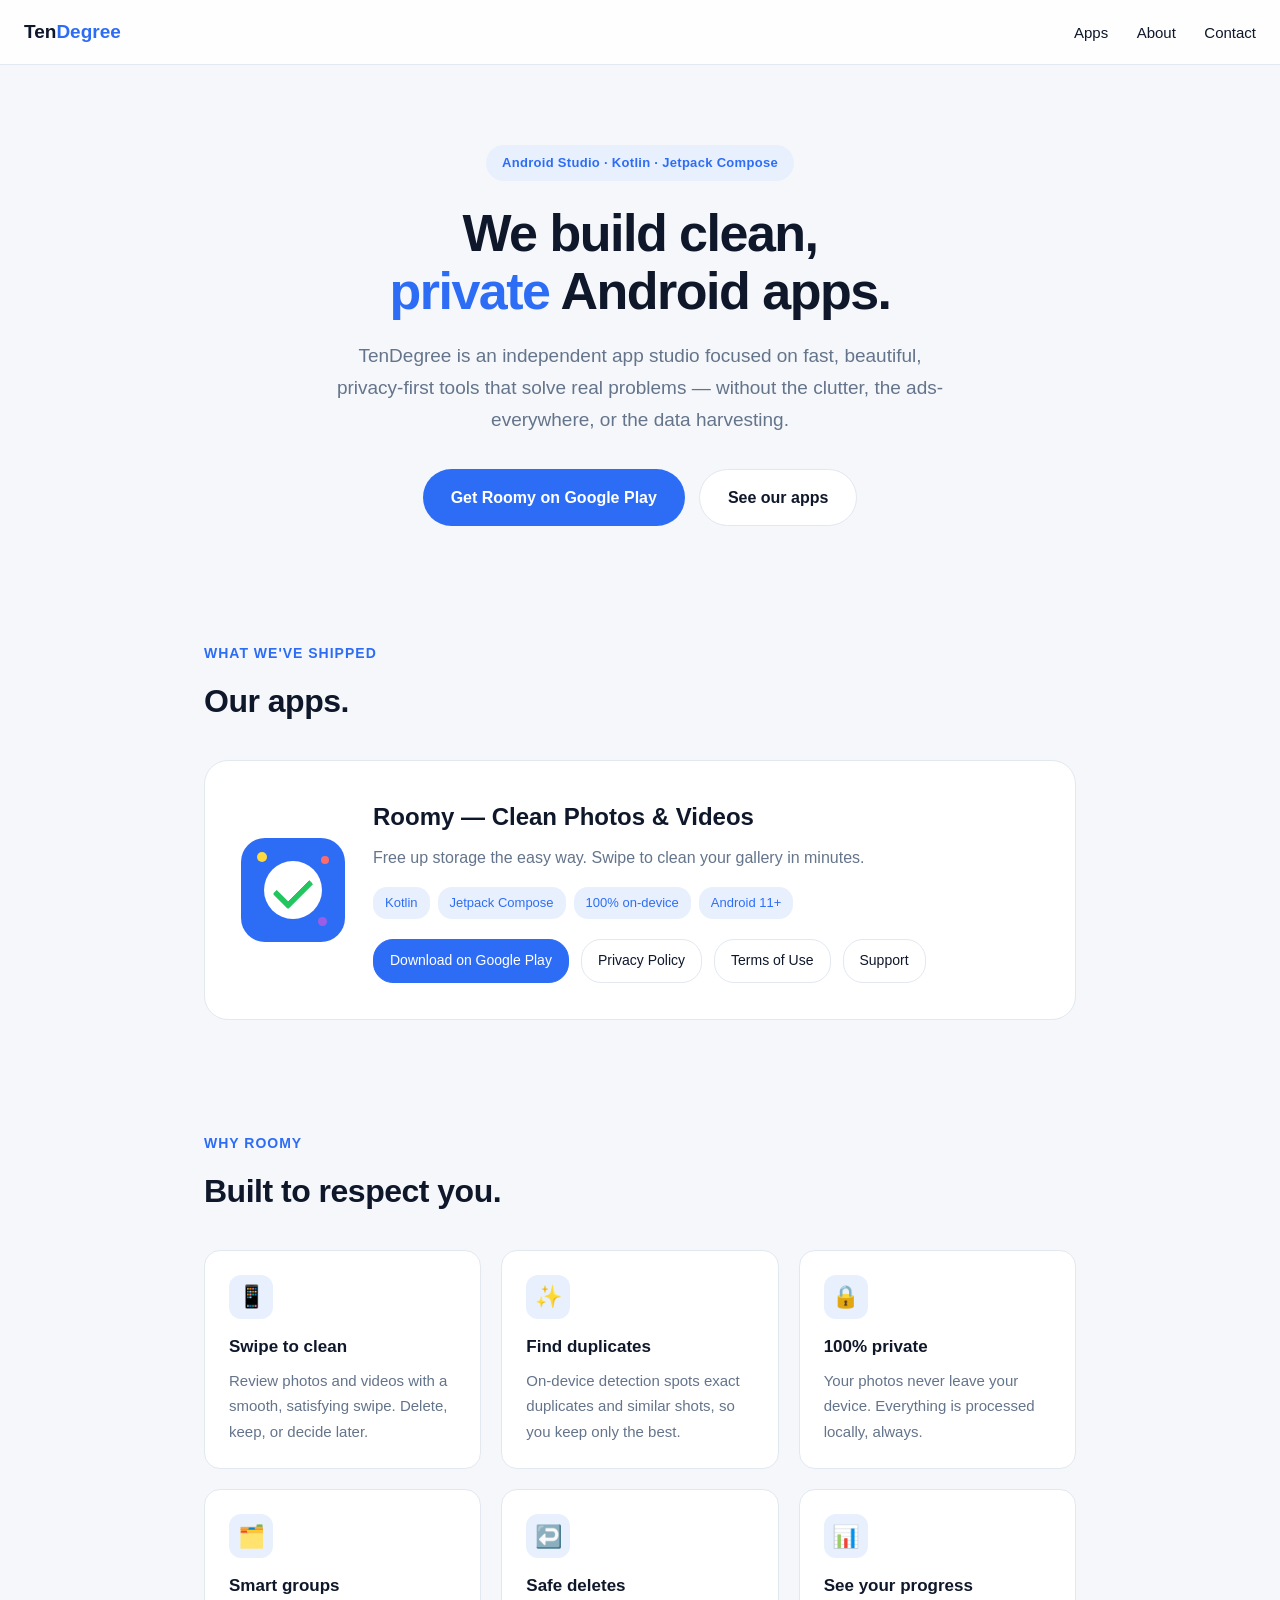
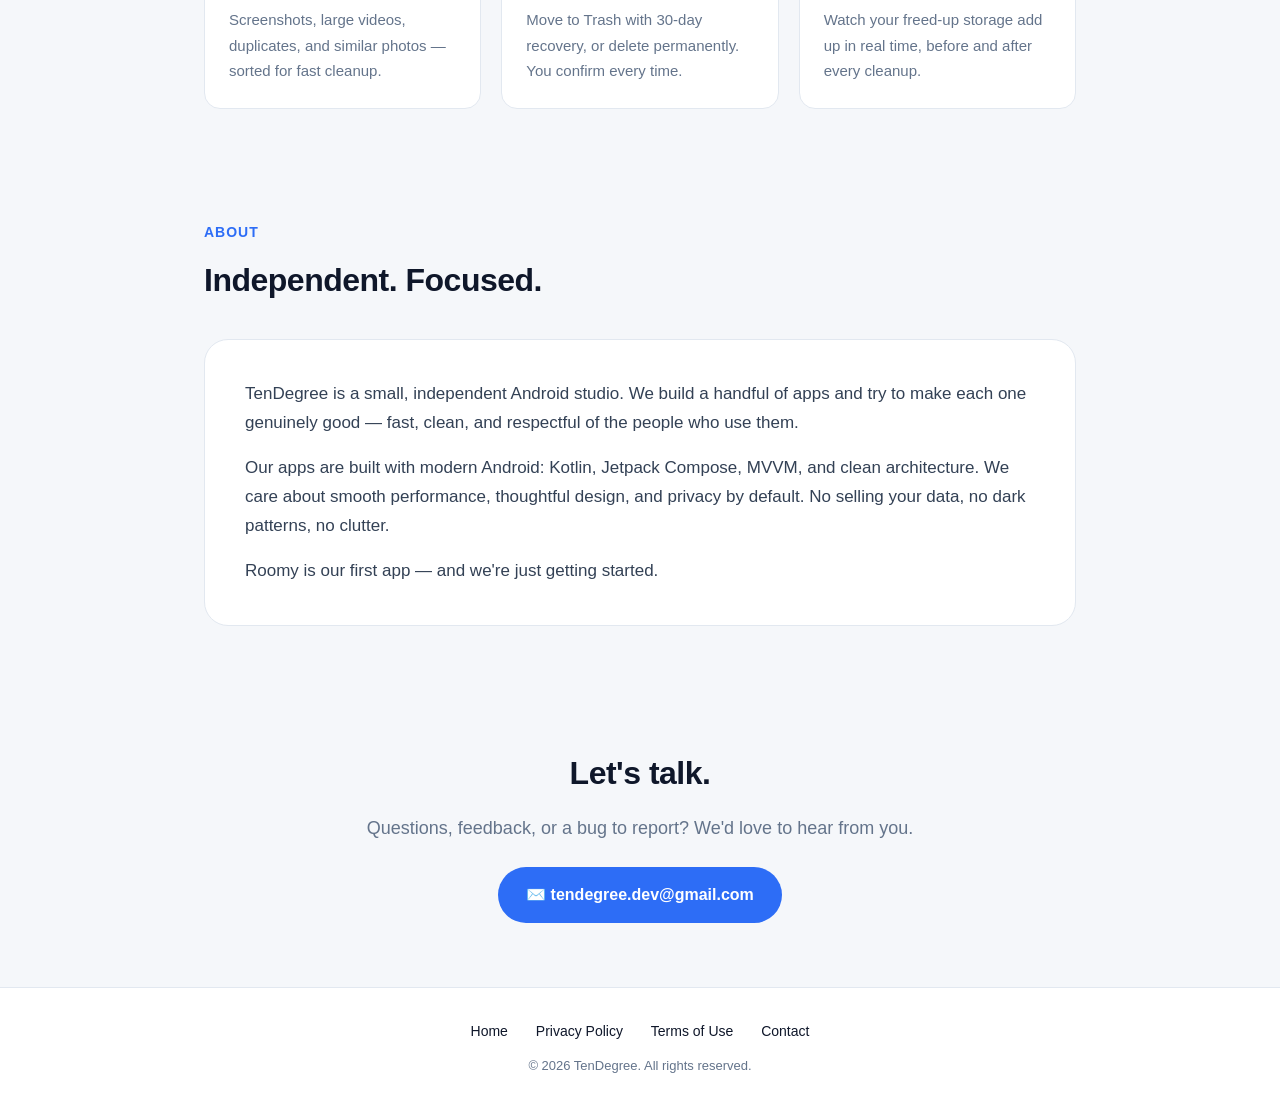
==== index.html @ 172e2120 "Add files via upload" ====
<!DOCTYPE html>
<html lang="en">
<head>
<meta charset="UTF-8">
<meta name="viewport" content="width=device-width, initial-scale=1.0">
<meta name="description" content="TenDegree builds clean, private, high-quality Android apps. Maker of Roomy — Clean Photos & Videos.">
<title>TenDegree — Android Apps</title>
<style>
  :root{
    --blue:#2D6DF6; --blue-dark:#1E4FB8; --blue-light:#E8F0FE; --green:#22C55E;
    --yellow:#FFD93D; --pink:#FF6B6B; --purple:#9B5DE5;
    --bg:#F5F7FA; --surface:#FFFFFF; --text:#0F172A; --muted:#64748B;
    --border:#E2E8F0; --radius:16px;
  }
  *{box-sizing:border-box;margin:0;padding:0}
  html{scroll-behavior:smooth}
  body{
    font-family:-apple-system,BlinkMacSystemFont,"Segoe UI",Roboto,Helvetica,Arial,sans-serif;
    background:var(--bg); color:var(--text); line-height:1.7; -webkit-font-smoothing:antialiased;
  }
  a{color:var(--blue); text-decoration:none}
  a:hover{text-decoration:underline}

  /* Nav */
  .nav{
    background:rgba(255,255,255,.85); backdrop-filter:blur(10px);
    border-bottom:1px solid var(--border); padding:16px 24px;
    display:flex; justify-content:space-between; align-items:center;
    position:sticky; top:0; z-index:20;
  }
  .nav .brand{font-weight:700; font-size:19px; color:var(--text)}
  .nav .brand span{color:var(--blue)}
  .nav .links a{color:var(--text); font-size:15px; margin-left:24px; font-weight:500}
  .nav .links a:hover{color:var(--blue); text-decoration:none}
  @media(max-width:600px){.nav .links a{margin-left:16px; font-size:14px}}

  /* Hero */
  .hero{
    max-width:920px; margin:0 auto; padding:80px 24px 60px; text-align:center;
  }
  .eyebrow{
    display:inline-block; background:var(--blue-light); color:var(--blue);
    font-size:13px; font-weight:600; padding:7px 16px; border-radius:20px; margin-bottom:24px;
    letter-spacing:.3px;
  }
  .hero h1{
    font-size:52px; font-weight:800; letter-spacing:-1.5px; line-height:1.1; margin-bottom:20px;
  }
  .hero h1 .accent{color:var(--blue)}
  .hero p{font-size:19px; color:var(--muted); max-width:620px; margin:0 auto 32px}
  .btn-row{display:flex; gap:14px; justify-content:center; flex-wrap:wrap}
  .btn{
    padding:14px 28px; border-radius:30px; font-weight:600; font-size:16px;
    display:inline-flex; align-items:center; gap:8px; transition:.15s;
  }
  .btn-primary{background:var(--blue); color:#fff}
  .btn-primary:hover{background:var(--blue-dark); text-decoration:none}
  .btn-ghost{background:var(--surface); color:var(--text); border:1px solid var(--border)}
  .btn-ghost:hover{border-color:var(--blue); color:var(--blue); text-decoration:none}
  @media(max-width:600px){.hero h1{font-size:38px} .hero p{font-size:17px}}

  /* Section wrapper */
  .section{max-width:920px; margin:0 auto; padding:56px 24px}
  .section-title{font-size:14px; font-weight:700; color:var(--blue); text-transform:uppercase; letter-spacing:1px; margin-bottom:8px}
  .section h2{font-size:32px; font-weight:700; letter-spacing:-.5px; margin-bottom:32px}

  /* App card */
  .app-card{
    background:var(--surface); border:1px solid var(--border); border-radius:24px;
    padding:36px; display:flex; gap:28px; align-items:center;
  }
  @media(max-width:640px){.app-card{flex-direction:column; text-align:center; padding:28px}}
  .app-icon{
    width:104px; height:104px; border-radius:24px; flex-shrink:0;
    background:var(--blue); position:relative; overflow:hidden;
  }
  .app-icon .circle{
    position:absolute; width:58px; height:58px; background:#fff; border-radius:50%;
    top:23px; left:23px;
  }
  .app-icon .check{
    position:absolute; top:40px; left:34px; width:36px; height:22px;
    border-left:6px solid var(--green); border-bottom:6px solid var(--green);
    transform:rotate(-45deg); border-radius:2px;
  }
  .app-icon .dot1{position:absolute; width:10px; height:10px; border-radius:50%; background:var(--yellow); top:14px; left:16px}
  .app-icon .dot2{position:absolute; width:8px; height:8px; border-radius:50%; background:var(--pink); top:18px; right:16px}
  .app-icon .dot3{position:absolute; width:9px; height:9px; border-radius:50%; background:var(--purple); bottom:16px; right:18px}
  .app-info h3{font-size:24px; font-weight:700; margin-bottom:6px}
  .app-info .tag{color:var(--muted); margin-bottom:16px}
  .chips{display:flex; gap:8px; flex-wrap:wrap; margin-bottom:20px}
  @media(max-width:640px){.chips{justify-content:center}}
  .chip{
    background:var(--blue-light); color:var(--blue); font-size:13px; font-weight:500;
    padding:5px 12px; border-radius:14px;
  }
  .app-links{display:flex; gap:12px; flex-wrap:wrap}
  @media(max-width:640px){.app-links{justify-content:center}}
  .app-links a{
    font-size:14px; font-weight:500; padding:9px 16px; border-radius:20px;
    border:1px solid var(--border); color:var(--text); transition:.15s;
  }
  .app-links a:hover{border-color:var(--blue); color:var(--blue); text-decoration:none}
  .app-links a.play{background:var(--blue); color:#fff; border-color:var(--blue)}
  .app-links a.play:hover{background:var(--blue-dark); color:#fff}

  /* Features grid */
  .grid{display:grid; grid-template-columns:repeat(3,1fr); gap:20px}
  @media(max-width:760px){.grid{grid-template-columns:1fr}}
  .feature{
    background:var(--surface); border:1px solid var(--border); border-radius:var(--radius);
    padding:24px;
  }
  .feature .ic{
    width:44px; height:44px; border-radius:12px; background:var(--blue-light);
    display:flex; align-items:center; justify-content:center; font-size:22px; margin-bottom:14px;
  }
  .feature h4{font-size:17px; font-weight:600; margin-bottom:6px}
  .feature p{font-size:15px; color:var(--muted); margin:0}

  /* About */
  .about{
    background:var(--surface); border:1px solid var(--border); border-radius:24px;
    padding:40px;
  }
  .about p{font-size:17px; color:#334155; margin-bottom:16px}
  .about p:last-child{margin-bottom:0}

  /* Contact */
  .contact{text-align:center; padding:64px 24px}
  .contact h2{font-size:32px; font-weight:700; margin-bottom:12px; letter-spacing:-.5px}
  .contact p{color:var(--muted); font-size:18px; margin-bottom:24px}

  /* Footer */
  .footer{
    background:var(--surface); border-top:1px solid var(--border);
    padding:32px 24px; text-align:center; color:var(--muted); font-size:14px;
  }
  .footer .flinks{margin-bottom:12px}
  .footer .flinks a{margin:0 12px; color:var(--text)}
  .footer .flinks a:hover{color:var(--blue)}
  .footer .copy{font-size:13px}
</style>
</head>
<body>

<nav class="nav">
  <div class="brand">Ten<span>Degree</span></div>
  <div class="links">
    <a href="#apps">Apps</a>
    <a href="#about">About</a>
    <a href="#contact">Contact</a>
  </div>
</nav>

<header class="hero">
  <span class="eyebrow">Android Studio · Kotlin · Jetpack Compose</span>
  <h1>We build clean,<br><span class="accent">private</span> Android apps.</h1>
  <p>
    TenDegree is an independent app studio focused on fast, beautiful, privacy-first
    tools that solve real problems — without the clutter, the ads-everywhere, or the
    data harvesting.
  </p>
  <div class="btn-row">
    <a class="btn btn-primary" href="https://play.google.com/store/apps/details?id=com.tendegree.roomy">Get Roomy on Google Play</a>
    <a class="btn btn-ghost" href="#apps">See our apps</a>
  </div>
</header>

<section class="section" id="apps">
  <div class="section-title">What we've shipped</div>
  <h2>Our apps.</h2>

  <div class="app-card">
    <div class="app-icon">
      <div class="dot1"></div>
      <div class="dot2"></div>
      <div class="circle"></div>
      <div class="check"></div>
      <div class="dot3"></div>
    </div>
    <div class="app-info">
      <h3>Roomy — Clean Photos &amp; Videos</h3>
      <p class="tag">Free up storage the easy way. Swipe to clean your gallery in minutes.</p>
      <div class="chips">
        <span class="chip">Kotlin</span>
        <span class="chip">Jetpack Compose</span>
        <span class="chip">100% on-device</span>
        <span class="chip">Android 11+</span>
      </div>
      <div class="app-links">
        <a class="play" href="https://play.google.com/store/apps/details?id=com.tendegree.roomy">Download on Google Play</a>
        <a href="https://thefaisalurrehman.github.io/privacy-policy.html">Privacy Policy</a>
        <a href="https://thefaisalurrehman.github.io/terms-of-use.html">Terms of Use</a>
        <a href="mailto:tendegree.dev@gmail.com">Support</a>
      </div>
    </div>
  </div>
</section>

<section class="section">
  <div class="section-title">Why Roomy</div>
  <h2>Built to respect you.</h2>
  <div class="grid">
    <div class="feature">
      <div class="ic">📱</div>
      <h4>Swipe to clean</h4>
      <p>Review photos and videos with a smooth, satisfying swipe. Delete, keep, or decide later.</p>
    </div>
    <div class="feature">
      <div class="ic">✨</div>
      <h4>Find duplicates</h4>
      <p>On-device detection spots exact duplicates and similar shots, so you keep only the best.</p>
    </div>
    <div class="feature">
      <div class="ic">🔒</div>
      <h4>100% private</h4>
      <p>Your photos never leave your device. Everything is processed locally, always.</p>
    </div>
    <div class="feature">
      <div class="ic">🗂️</div>
      <h4>Smart groups</h4>
      <p>Screenshots, large videos, duplicates, and similar photos — sorted for fast cleanup.</p>
    </div>
    <div class="feature">
      <div class="ic">↩️</div>
      <h4>Safe deletes</h4>
      <p>Move to Trash with 30-day recovery, or delete permanently. You confirm every time.</p>
    </div>
    <div class="feature">
      <div class="ic">📊</div>
      <h4>See your progress</h4>
      <p>Watch your freed-up storage add up in real time, before and after every cleanup.</p>
    </div>
  </div>
</section>

<section class="section" id="about">
  <div class="section-title">About</div>
  <h2>Independent. Focused.</h2>
  <div class="about">
    <p>
      TenDegree is a small, independent Android studio. We build a handful of apps and
      try to make each one genuinely good — fast, clean, and respectful of the people
      who use them.
    </p>
    <p>
      Our apps are built with modern Android: Kotlin, Jetpack Compose, MVVM, and clean
      architecture. We care about smooth performance, thoughtful design, and privacy by
      default. No selling your data, no dark patterns, no clutter.
    </p>
    <p>
      Roomy is our first app — and we're just getting started.
    </p>
  </div>
</section>

<section class="contact" id="contact">
  <h2>Let's talk.</h2>
  <p>Questions, feedback, or a bug to report? We'd love to hear from you.</p>
  <a class="btn btn-primary" href="mailto:tendegree.dev@gmail.com">✉️ tendegree.dev@gmail.com</a>
</section>

<footer class="footer">
  <div class="flinks">
    <a href="https://thefaisalurrehman.github.io/">Home</a>
    <a href="https://thefaisalurrehman.github.io/privacy-policy.html">Privacy Policy</a>
    <a href="https://thefaisalurrehman.github.io/terms-of-use.html">Terms of Use</a>
    <a href="mailto:tendegree.dev@gmail.com">Contact</a>
  </div>
  <div class="copy">© 2026 TenDegree. All rights reserved.</div>
</footer>

</body>
</html>
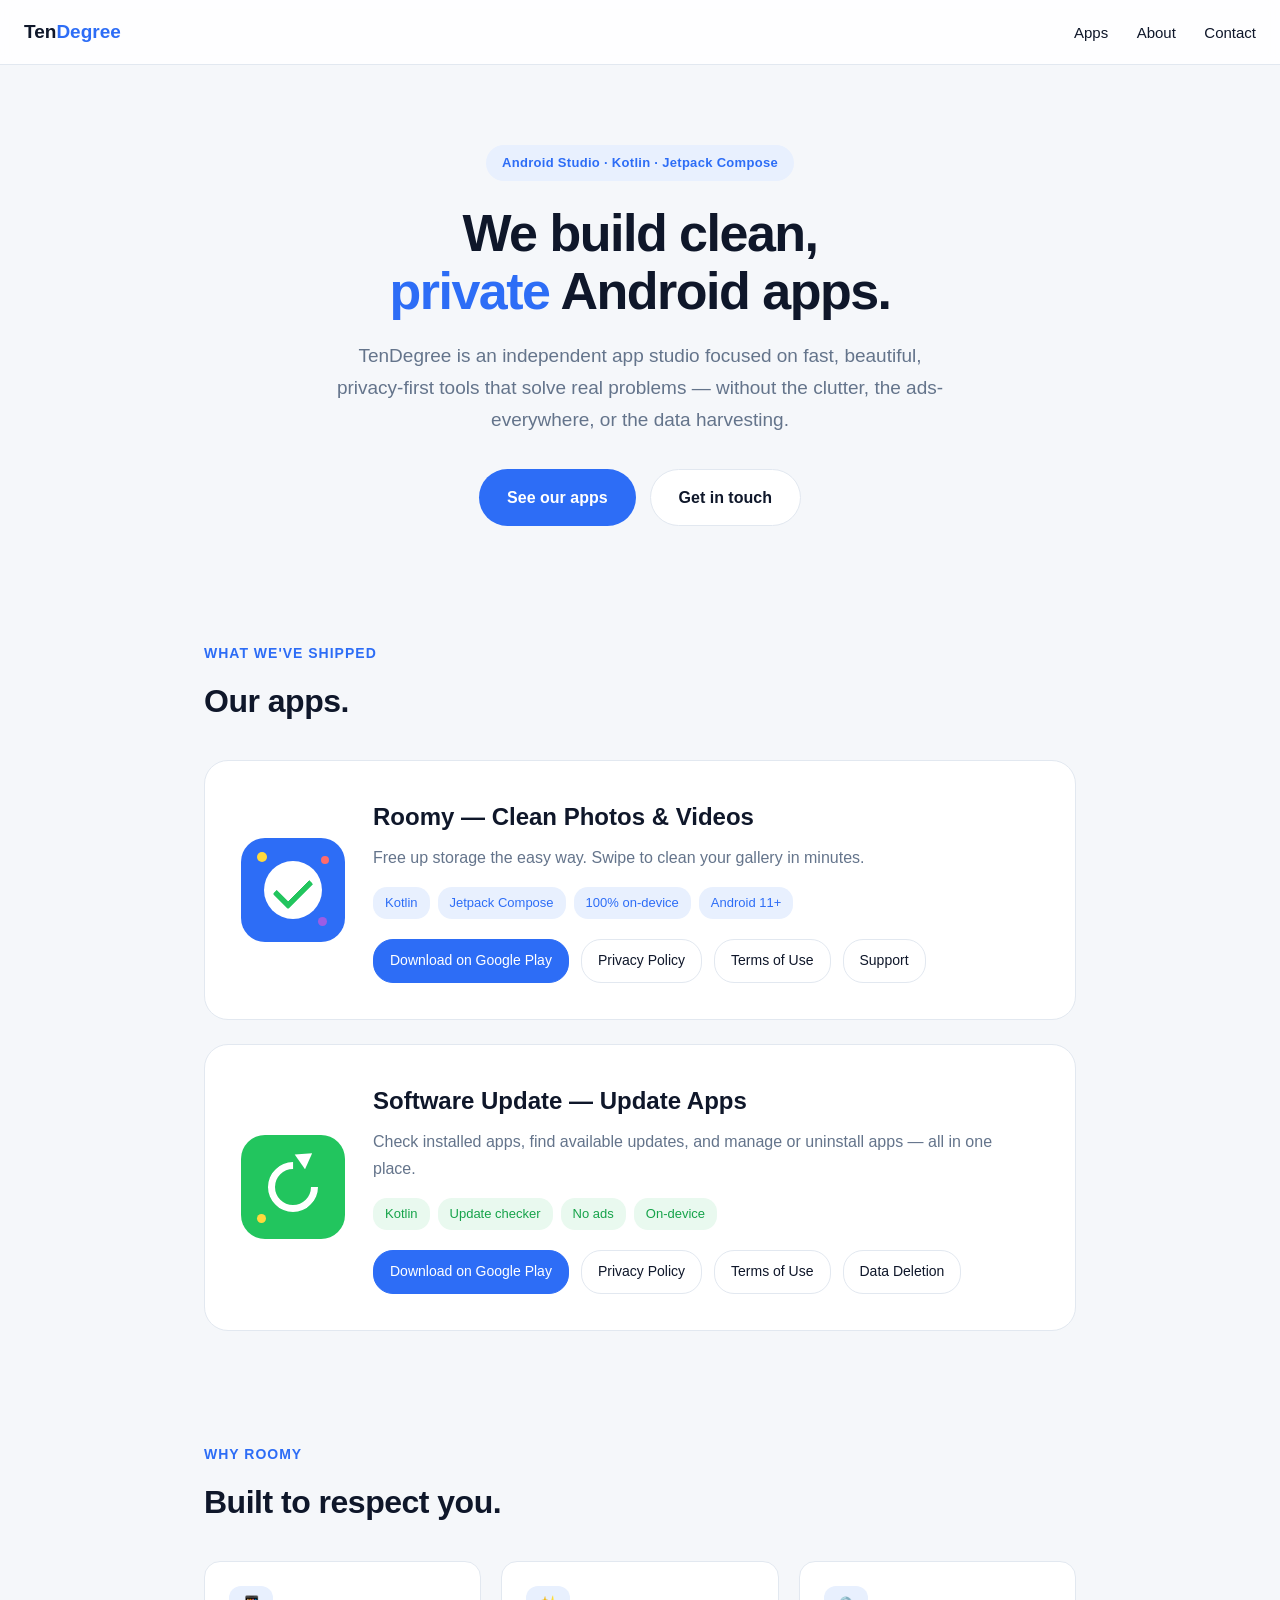
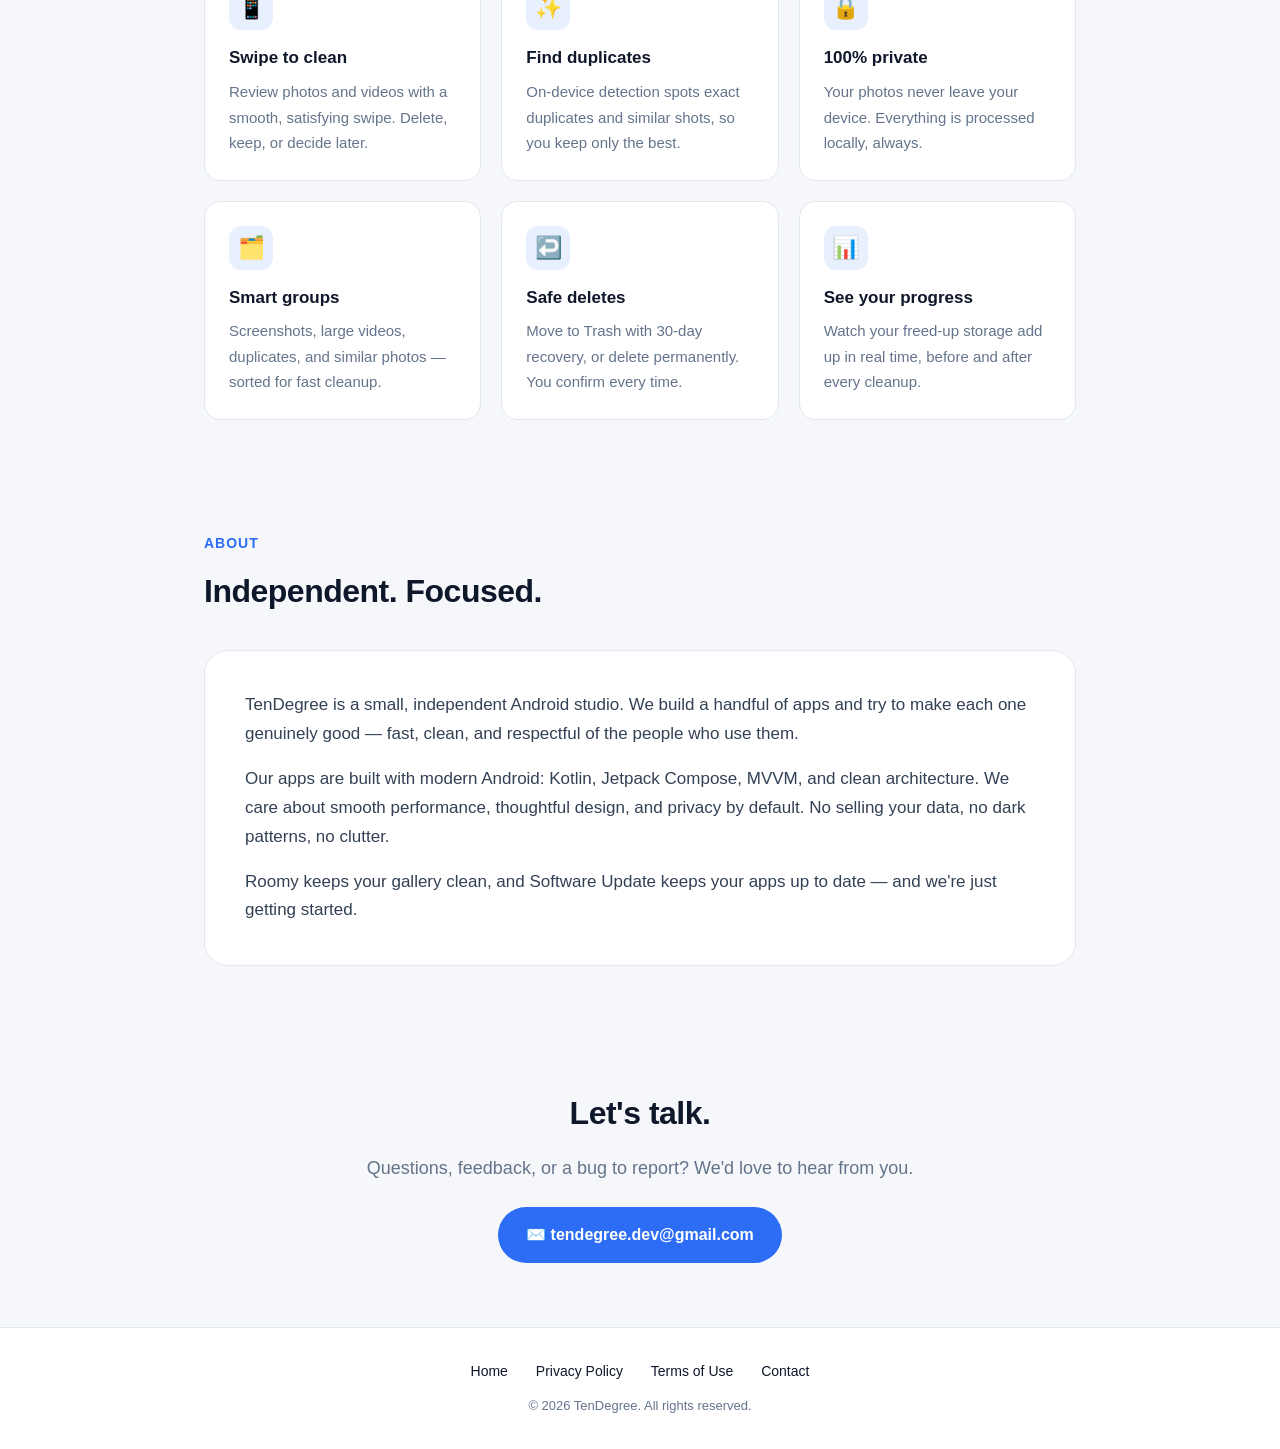
==== commit 44523f90: "Add files via upload" ====
--- a/index.html
+++ b/index.html
@@ -3,7 +3,7 @@
 <head>
 <meta charset="UTF-8">
 <meta name="viewport" content="width=device-width, initial-scale=1.0">
-<meta name="description" content="TenDegree builds clean, private, high-quality Android apps. Maker of Roomy — Clean Photos & Videos.">
+<meta name="description" content="TenDegree builds clean, private, high-quality Android apps. Maker of Roomy — Clean Photos & Videos and Software Update — Update Apps.">
 <title>TenDegree — Android Apps</title>
 <style>
   :root{
@@ -86,6 +86,19 @@
   .app-icon .dot1{position:absolute; width:10px; height:10px; border-radius:50%; background:var(--yellow); top:14px; left:16px}
   .app-icon .dot2{position:absolute; width:8px; height:8px; border-radius:50%; background:var(--pink); top:18px; right:16px}
   .app-icon .dot3{position:absolute; width:9px; height:9px; border-radius:50%; background:var(--purple); bottom:16px; right:18px}
+  .app-icon.su{background:var(--green)}
+  .app-icon.su .ring{
+    position:absolute; inset:27px; border:7px solid #fff; border-radius:50%;
+    border-top-color:transparent; transform:rotate(45deg);
+  }
+  .app-icon.su .arrow{
+    position:absolute; width:0; height:0; top:15px; left:56px;
+    border-left:9px solid transparent; border-right:9px solid transparent;
+    border-bottom:15px solid #fff; transform:rotate(55deg);
+  }
+  .app-icon.su .spark{position:absolute; width:9px; height:9px; border-radius:50%; background:var(--yellow); bottom:16px; left:16px}
+  .app-card + .app-card{margin-top:24px}
+  .chip.green{background:#E9F9EF; color:#16A34A}
   .app-info h3{font-size:24px; font-weight:700; margin-bottom:6px}
   .app-info .tag{color:var(--muted); margin-bottom:16px}
   .chips{display:flex; gap:8px; flex-wrap:wrap; margin-bottom:20px}
@@ -162,8 +175,8 @@
     data harvesting.
   </p>
   <div class="btn-row">
-    <a class="btn btn-primary" href="https://play.google.com/store/apps/details?id=com.tendegree.roomy">Get Roomy on Google Play</a>
-    <a class="btn btn-ghost" href="#apps">See our apps</a>
+    <a class="btn btn-primary" href="#apps">See our apps</a>
+    <a class="btn btn-ghost" href="#contact">Get in touch</a>
   </div>
 </header>
 
@@ -190,9 +203,33 @@
       </div>
       <div class="app-links">
         <a class="play" href="https://play.google.com/store/apps/details?id=com.tendegree.roomy">Download on Google Play</a>
-        <a href="https://thefaisalurrehman.github.io/privacy-policy.html">Privacy Policy</a>
-        <a href="https://thefaisalurrehman.github.io/terms-of-use.html">Terms of Use</a>
+        <a href="https://thefaisalurrehman.github.io/roomy-privacy-policy.html">Privacy Policy</a>
+        <a href="https://thefaisalurrehman.github.io/roomy-terms-of-use.html">Terms of Use</a>
         <a href="mailto:tendegree.dev@gmail.com">Support</a>
+      </div>
+    </div>
+  </div>
+
+  <div class="app-card">
+    <div class="app-icon su">
+      <div class="ring"></div>
+      <div class="arrow"></div>
+      <div class="spark"></div>
+    </div>
+    <div class="app-info">
+      <h3>Software Update — Update Apps</h3>
+      <p class="tag">Check installed apps, find available updates, and manage or uninstall apps — all in one place.</p>
+      <div class="chips">
+        <span class="chip green">Kotlin</span>
+        <span class="chip green">Update checker</span>
+        <span class="chip green">No ads</span>
+        <span class="chip green">On-device</span>
+      </div>
+      <div class="app-links">
+        <a class="play" href="https://play.google.com/store/apps/details?id=com.appverse.updatemanager">Download on Google Play</a>
+        <a href="https://thefaisalurrehman.github.io/software-update-privacy-policy.html">Privacy Policy</a>
+        <a href="https://thefaisalurrehman.github.io/software-update-terms-of-use.html">Terms of Use</a>
+        <a href="https://thefaisalurrehman.github.io/software-update-data-deletion.html">Data Deletion</a>
       </div>
     </div>
   </div>
@@ -250,7 +287,8 @@
       default. No selling your data, no dark patterns, no clutter.
     </p>
     <p>
-      Roomy is our first app — and we're just getting started.
+      Roomy keeps your gallery clean, and Software Update keeps your apps up to date —
+      and we're just getting started.
     </p>
   </div>
 </section>
@@ -264,8 +302,8 @@
 <footer class="footer">
   <div class="flinks">
     <a href="https://thefaisalurrehman.github.io/">Home</a>
-    <a href="https://thefaisalurrehman.github.io/privacy-policy.html">Privacy Policy</a>
-    <a href="https://thefaisalurrehman.github.io/terms-of-use.html">Terms of Use</a>
+    <a href="https://thefaisalurrehman.github.io/roomy-privacy-policy.html">Privacy Policy</a>
+    <a href="https://thefaisalurrehman.github.io/roomy-terms-of-use.html">Terms of Use</a>
     <a href="mailto:tendegree.dev@gmail.com">Contact</a>
   </div>
   <div class="copy">© 2026 TenDegree. All rights reserved.</div>
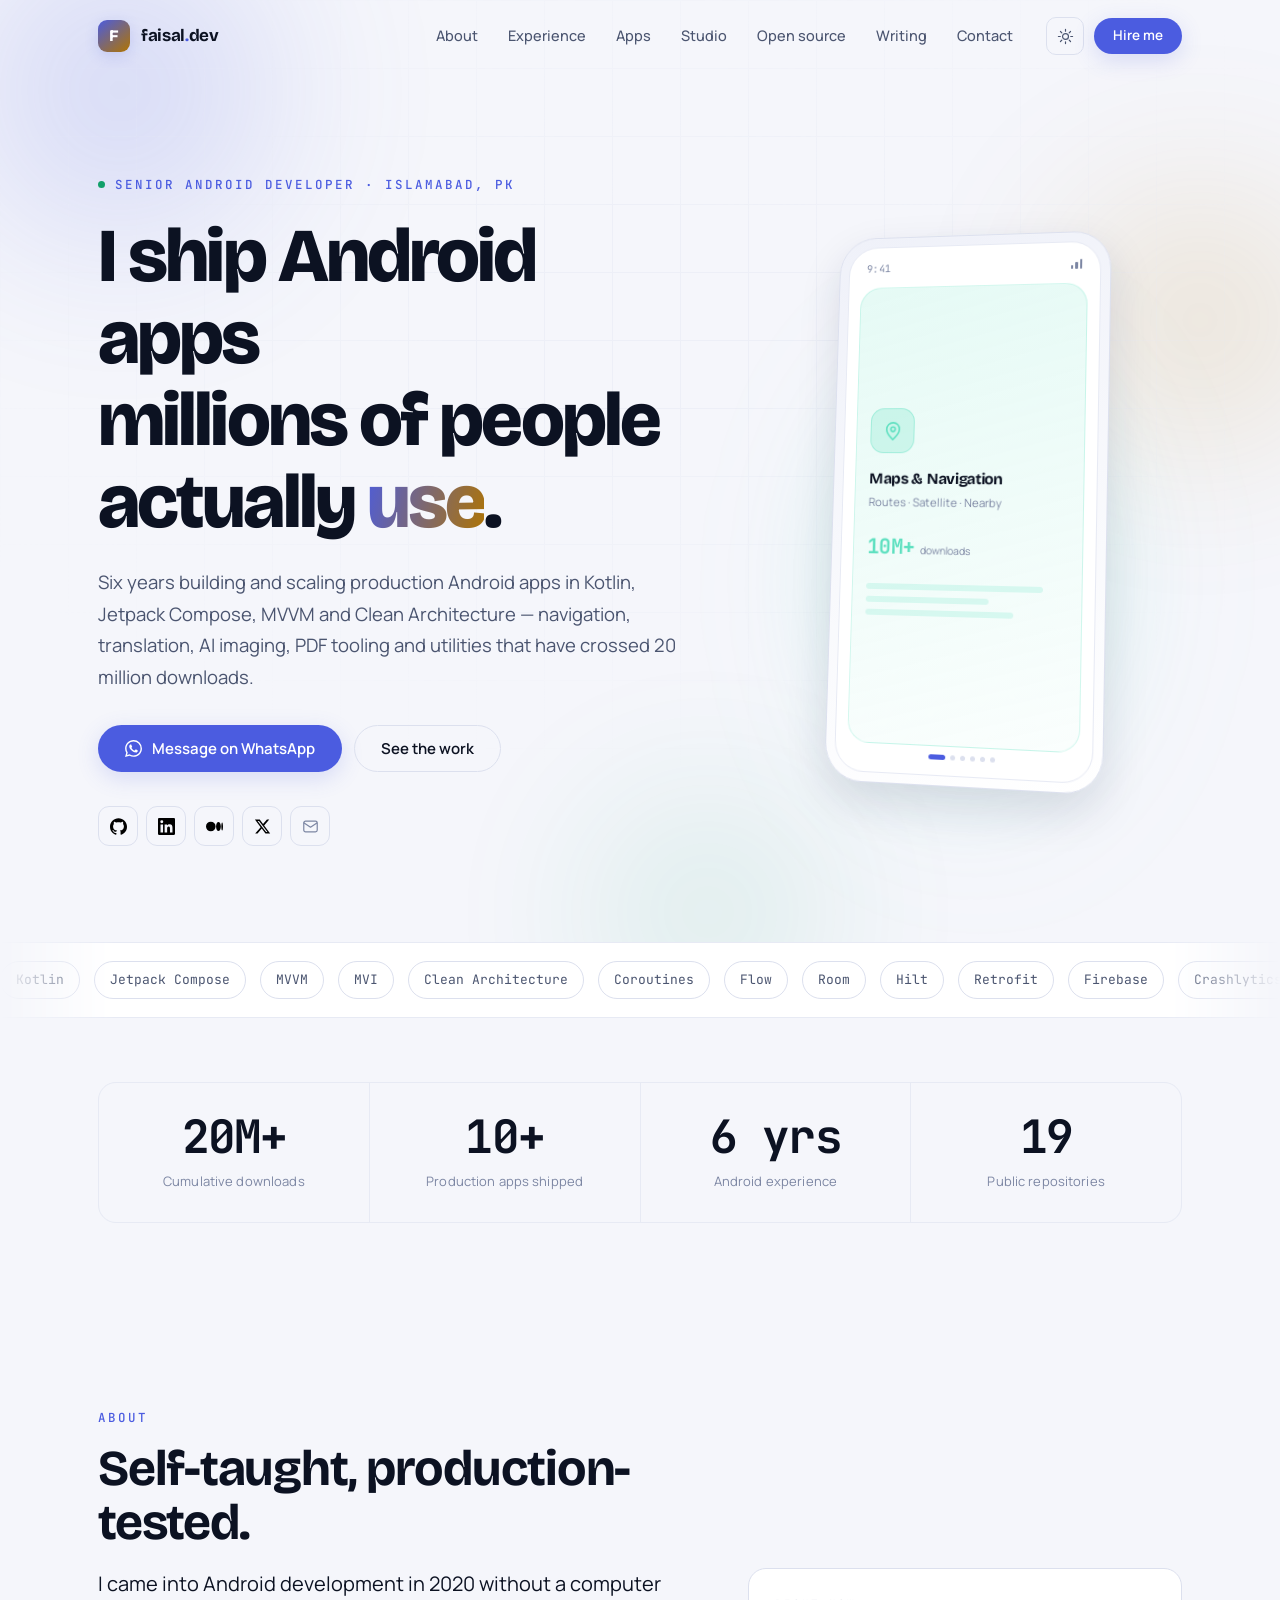
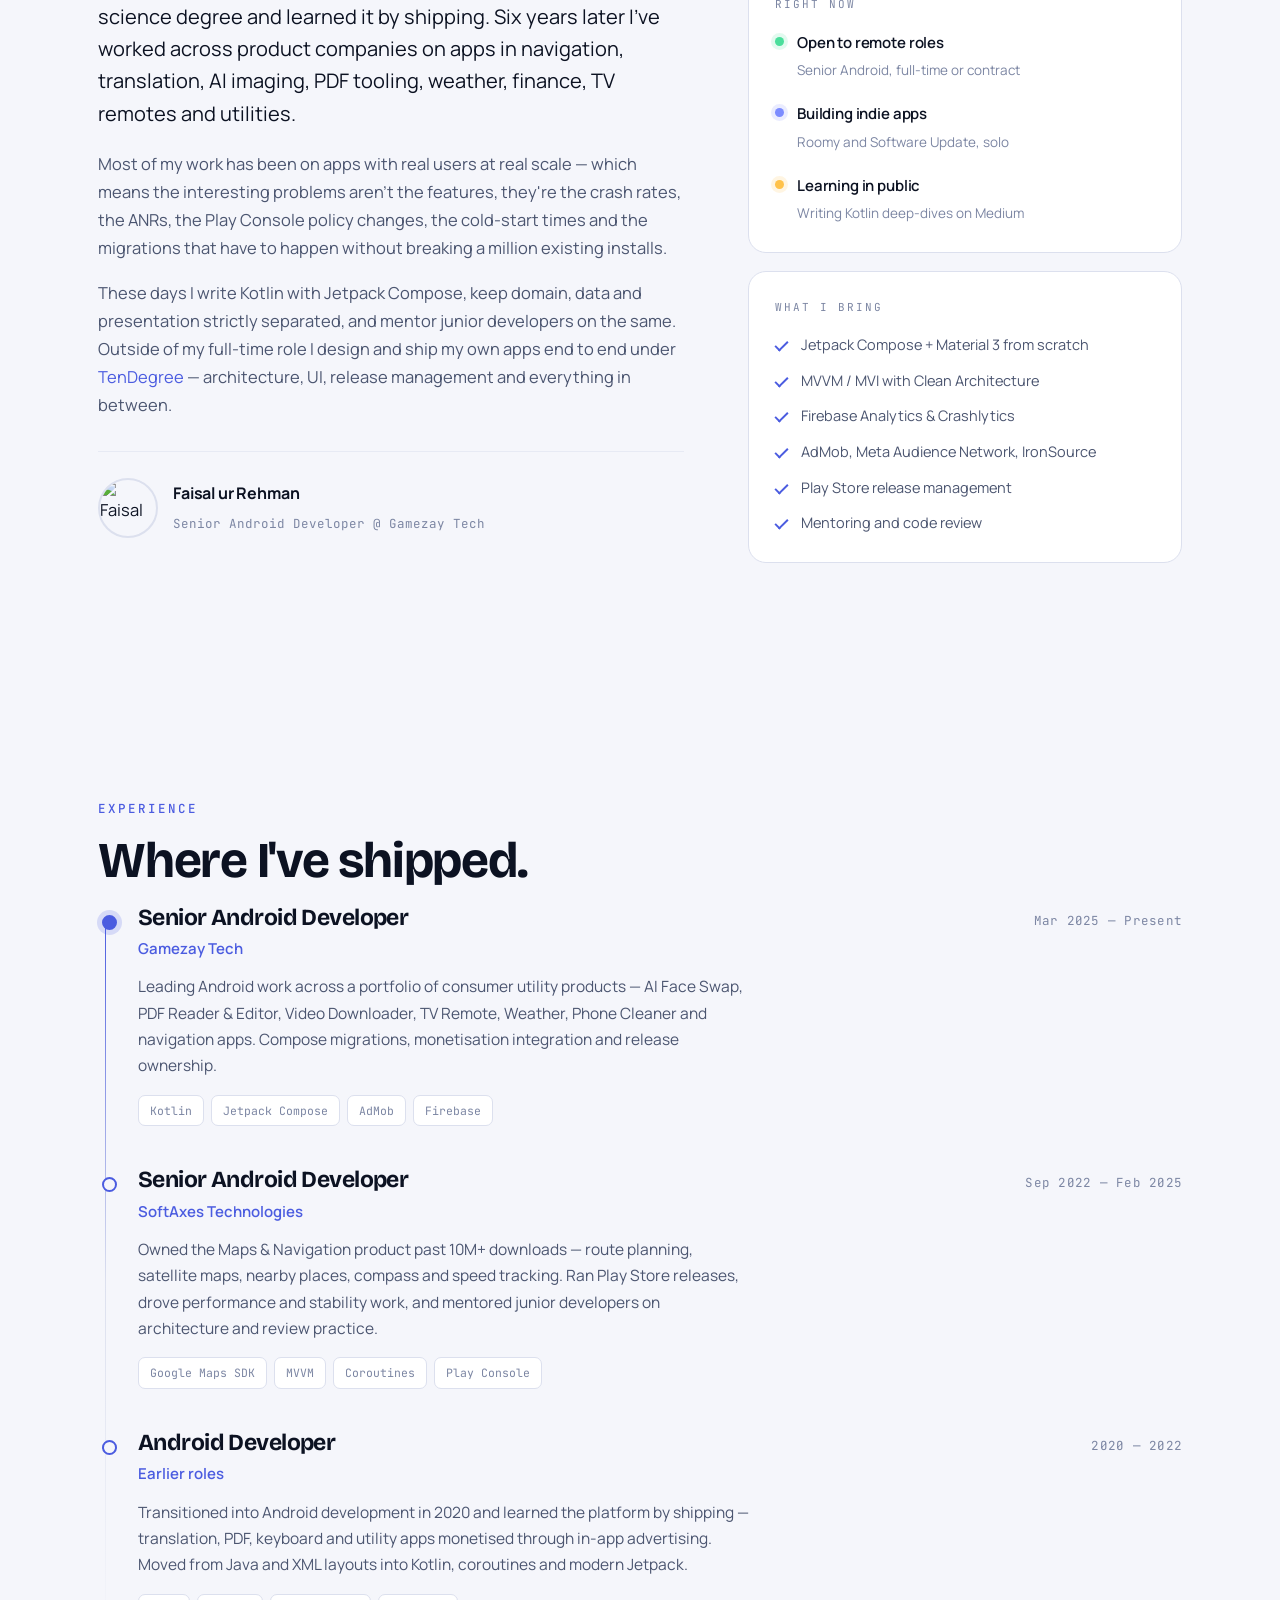
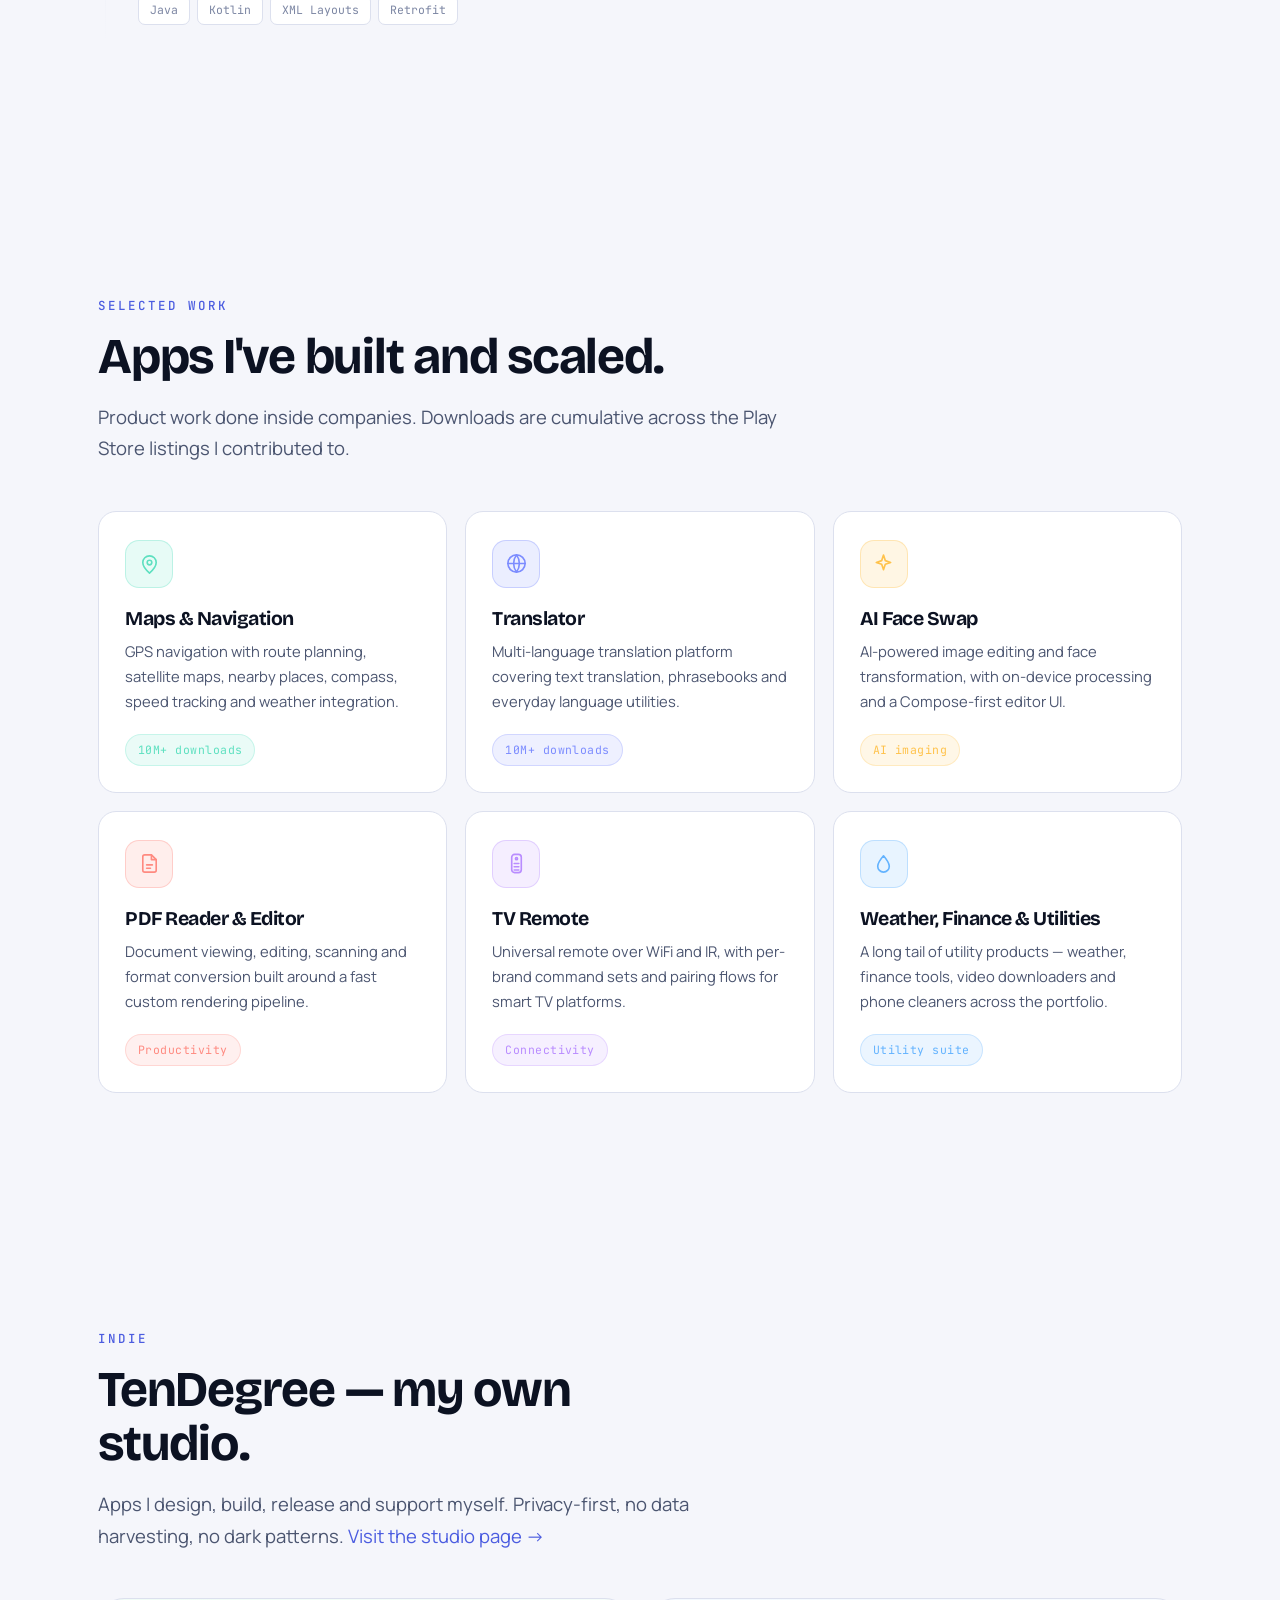
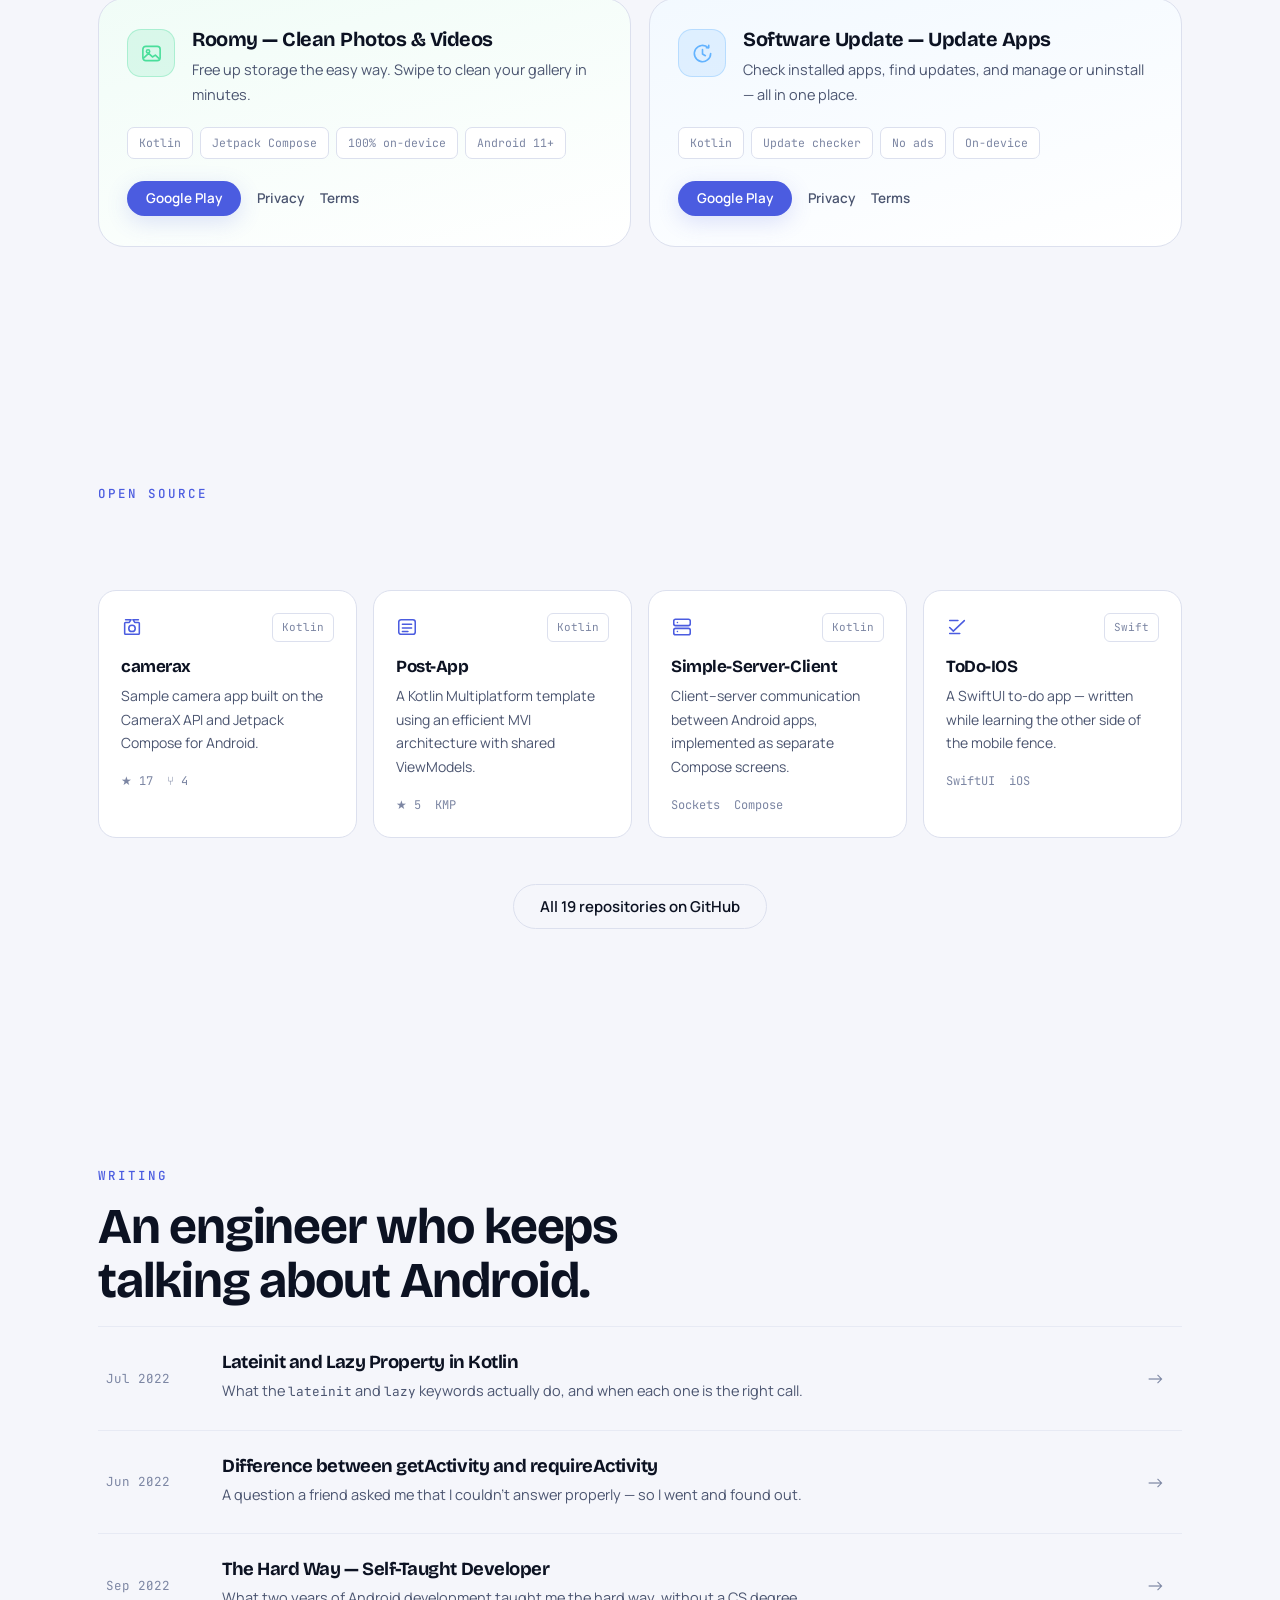
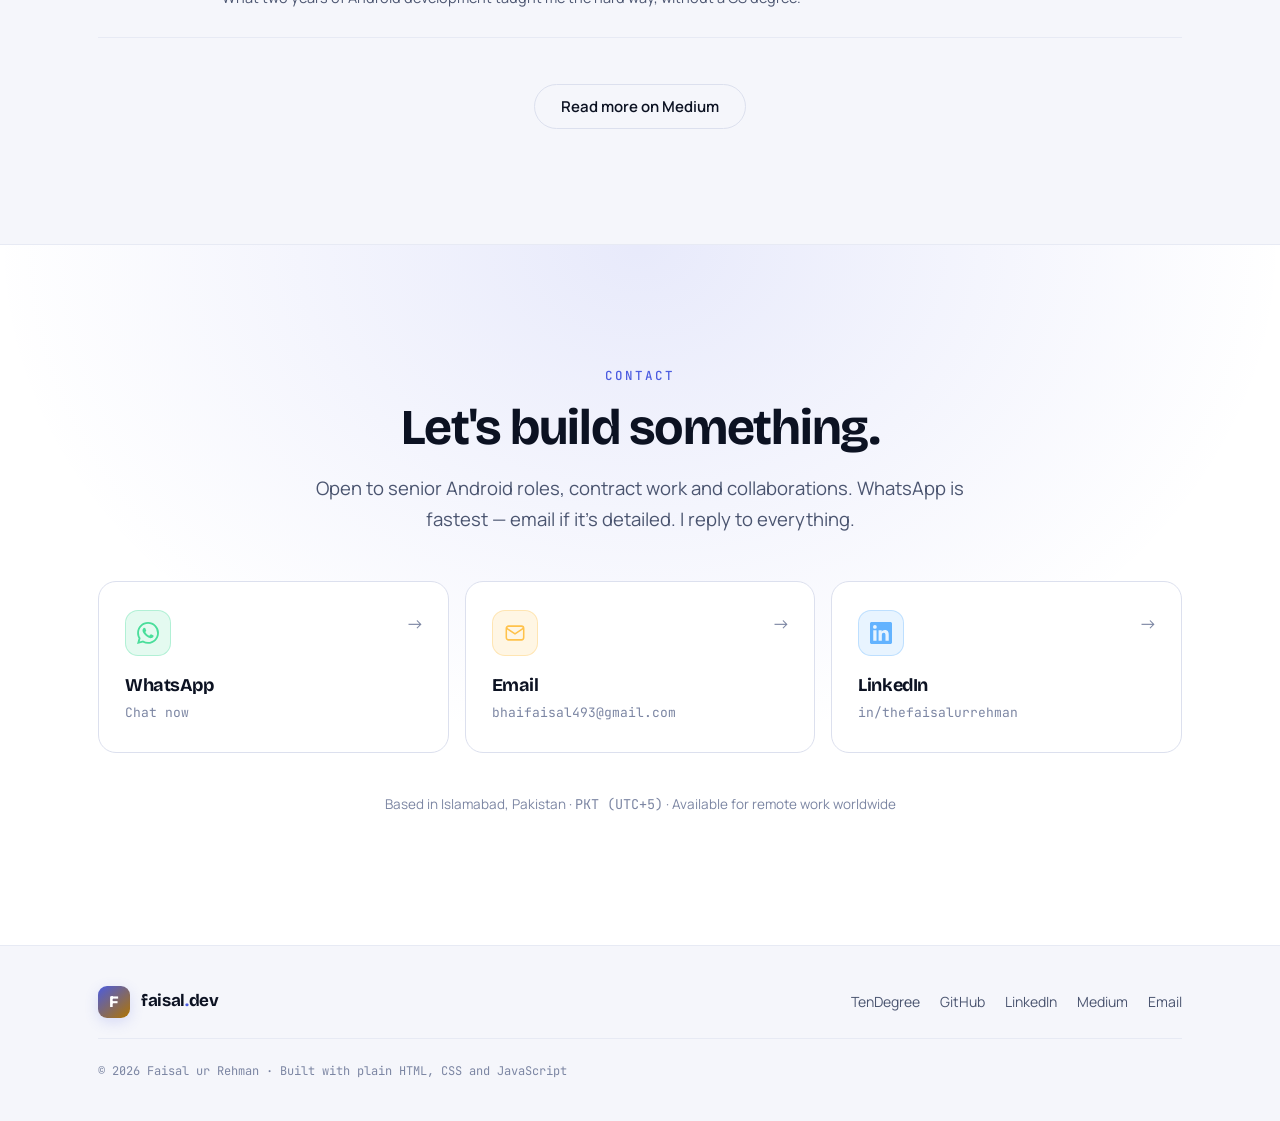
==== commit 07162b45: "Add files via upload" ====
--- a/index.html
+++ b/index.html
@@ -1,313 +1,640 @@
 <!DOCTYPE html>
-<html lang="en">
+<html lang="en" data-theme="dark">
 <head>
 <meta charset="UTF-8">
 <meta name="viewport" content="width=device-width, initial-scale=1.0">
-<meta name="description" content="TenDegree builds clean, private, high-quality Android apps. Maker of Roomy — Clean Photos & Videos and Software Update — Update Apps.">
-<title>TenDegree — Android Apps</title>
-<style>
-  :root{
-    --blue:#2D6DF6; --blue-dark:#1E4FB8; --blue-light:#E8F0FE; --green:#22C55E;
-    --yellow:#FFD93D; --pink:#FF6B6B; --purple:#9B5DE5;
-    --bg:#F5F7FA; --surface:#FFFFFF; --text:#0F172A; --muted:#64748B;
-    --border:#E2E8F0; --radius:16px;
-  }
-  *{box-sizing:border-box;margin:0;padding:0}
-  html{scroll-behavior:smooth}
-  body{
-    font-family:-apple-system,BlinkMacSystemFont,"Segoe UI",Roboto,Helvetica,Arial,sans-serif;
-    background:var(--bg); color:var(--text); line-height:1.7; -webkit-font-smoothing:antialiased;
-  }
-  a{color:var(--blue); text-decoration:none}
-  a:hover{text-decoration:underline}
-
-  /* Nav */
-  .nav{
-    background:rgba(255,255,255,.85); backdrop-filter:blur(10px);
-    border-bottom:1px solid var(--border); padding:16px 24px;
-    display:flex; justify-content:space-between; align-items:center;
-    position:sticky; top:0; z-index:20;
-  }
-  .nav .brand{font-weight:700; font-size:19px; color:var(--text)}
-  .nav .brand span{color:var(--blue)}
-  .nav .links a{color:var(--text); font-size:15px; margin-left:24px; font-weight:500}
-  .nav .links a:hover{color:var(--blue); text-decoration:none}
-  @media(max-width:600px){.nav .links a{margin-left:16px; font-size:14px}}
-
-  /* Hero */
-  .hero{
-    max-width:920px; margin:0 auto; padding:80px 24px 60px; text-align:center;
-  }
-  .eyebrow{
-    display:inline-block; background:var(--blue-light); color:var(--blue);
-    font-size:13px; font-weight:600; padding:7px 16px; border-radius:20px; margin-bottom:24px;
-    letter-spacing:.3px;
-  }
-  .hero h1{
-    font-size:52px; font-weight:800; letter-spacing:-1.5px; line-height:1.1; margin-bottom:20px;
-  }
-  .hero h1 .accent{color:var(--blue)}
-  .hero p{font-size:19px; color:var(--muted); max-width:620px; margin:0 auto 32px}
-  .btn-row{display:flex; gap:14px; justify-content:center; flex-wrap:wrap}
-  .btn{
-    padding:14px 28px; border-radius:30px; font-weight:600; font-size:16px;
-    display:inline-flex; align-items:center; gap:8px; transition:.15s;
-  }
-  .btn-primary{background:var(--blue); color:#fff}
-  .btn-primary:hover{background:var(--blue-dark); text-decoration:none}
-  .btn-ghost{background:var(--surface); color:var(--text); border:1px solid var(--border)}
-  .btn-ghost:hover{border-color:var(--blue); color:var(--blue); text-decoration:none}
-  @media(max-width:600px){.hero h1{font-size:38px} .hero p{font-size:17px}}
-
-  /* Section wrapper */
-  .section{max-width:920px; margin:0 auto; padding:56px 24px}
-  .section-title{font-size:14px; font-weight:700; color:var(--blue); text-transform:uppercase; letter-spacing:1px; margin-bottom:8px}
-  .section h2{font-size:32px; font-weight:700; letter-spacing:-.5px; margin-bottom:32px}
-
-  /* App card */
-  .app-card{
-    background:var(--surface); border:1px solid var(--border); border-radius:24px;
-    padding:36px; display:flex; gap:28px; align-items:center;
-  }
-  @media(max-width:640px){.app-card{flex-direction:column; text-align:center; padding:28px}}
-  .app-icon{
-    width:104px; height:104px; border-radius:24px; flex-shrink:0;
-    background:var(--blue); position:relative; overflow:hidden;
-  }
-  .app-icon .circle{
-    position:absolute; width:58px; height:58px; background:#fff; border-radius:50%;
-    top:23px; left:23px;
-  }
-  .app-icon .check{
-    position:absolute; top:40px; left:34px; width:36px; height:22px;
-    border-left:6px solid var(--green); border-bottom:6px solid var(--green);
-    transform:rotate(-45deg); border-radius:2px;
-  }
-  .app-icon .dot1{position:absolute; width:10px; height:10px; border-radius:50%; background:var(--yellow); top:14px; left:16px}
-  .app-icon .dot2{position:absolute; width:8px; height:8px; border-radius:50%; background:var(--pink); top:18px; right:16px}
-  .app-icon .dot3{position:absolute; width:9px; height:9px; border-radius:50%; background:var(--purple); bottom:16px; right:18px}
-  .app-icon.su{background:var(--green)}
-  .app-icon.su .ring{
-    position:absolute; inset:27px; border:7px solid #fff; border-radius:50%;
-    border-top-color:transparent; transform:rotate(45deg);
-  }
-  .app-icon.su .arrow{
-    position:absolute; width:0; height:0; top:15px; left:56px;
-    border-left:9px solid transparent; border-right:9px solid transparent;
-    border-bottom:15px solid #fff; transform:rotate(55deg);
-  }
-  .app-icon.su .spark{position:absolute; width:9px; height:9px; border-radius:50%; background:var(--yellow); bottom:16px; left:16px}
-  .app-card + .app-card{margin-top:24px}
-  .chip.green{background:#E9F9EF; color:#16A34A}
-  .app-info h3{font-size:24px; font-weight:700; margin-bottom:6px}
-  .app-info .tag{color:var(--muted); margin-bottom:16px}
-  .chips{display:flex; gap:8px; flex-wrap:wrap; margin-bottom:20px}
-  @media(max-width:640px){.chips{justify-content:center}}
-  .chip{
-    background:var(--blue-light); color:var(--blue); font-size:13px; font-weight:500;
-    padding:5px 12px; border-radius:14px;
-  }
-  .app-links{display:flex; gap:12px; flex-wrap:wrap}
-  @media(max-width:640px){.app-links{justify-content:center}}
-  .app-links a{
-    font-size:14px; font-weight:500; padding:9px 16px; border-radius:20px;
-    border:1px solid var(--border); color:var(--text); transition:.15s;
-  }
-  .app-links a:hover{border-color:var(--blue); color:var(--blue); text-decoration:none}
-  .app-links a.play{background:var(--blue); color:#fff; border-color:var(--blue)}
-  .app-links a.play:hover{background:var(--blue-dark); color:#fff}
-
-  /* Features grid */
-  .grid{display:grid; grid-template-columns:repeat(3,1fr); gap:20px}
-  @media(max-width:760px){.grid{grid-template-columns:1fr}}
-  .feature{
-    background:var(--surface); border:1px solid var(--border); border-radius:var(--radius);
-    padding:24px;
-  }
-  .feature .ic{
-    width:44px; height:44px; border-radius:12px; background:var(--blue-light);
-    display:flex; align-items:center; justify-content:center; font-size:22px; margin-bottom:14px;
-  }
-  .feature h4{font-size:17px; font-weight:600; margin-bottom:6px}
-  .feature p{font-size:15px; color:var(--muted); margin:0}
-
-  /* About */
-  .about{
-    background:var(--surface); border:1px solid var(--border); border-radius:24px;
-    padding:40px;
-  }
-  .about p{font-size:17px; color:#334155; margin-bottom:16px}
-  .about p:last-child{margin-bottom:0}
-
-  /* Contact */
-  .contact{text-align:center; padding:64px 24px}
-  .contact h2{font-size:32px; font-weight:700; margin-bottom:12px; letter-spacing:-.5px}
-  .contact p{color:var(--muted); font-size:18px; margin-bottom:24px}
-
-  /* Footer */
-  .footer{
-    background:var(--surface); border-top:1px solid var(--border);
-    padding:32px 24px; text-align:center; color:var(--muted); font-size:14px;
-  }
-  .footer .flinks{margin-bottom:12px}
-  .footer .flinks a{margin:0 12px; color:var(--text)}
-  .footer .flinks a:hover{color:var(--blue)}
-  .footer .copy{font-size:13px}
-</style>
+<title>Faisal ur Rehman — Senior Android Developer</title>
+
+<meta name="description" content="Senior Android Developer with 6 years of experience building Kotlin and Jetpack Compose apps with 20M+ downloads. Maps, translation, AI imaging, PDF and utility apps.">
+<meta name="author" content="Faisal ur Rehman">
+<meta name="theme-color" content="#080B14">
+
+<link rel="canonical" href="https://thefaisalurrehman.github.io/">
+
+<meta property="og:type" content="profile">
+<meta property="og:title" content="Faisal ur Rehman — Senior Android Developer">
+<meta property="og:description" content="Kotlin · Jetpack Compose · Clean Architecture. Android apps with 20M+ downloads.">
+<meta property="og:url" content="https://thefaisalurrehman.github.io/">
+<meta property="og:image" content="https://avatars.githubusercontent.com/u/77713815?v=4">
+<meta name="twitter:card" content="summary_large_image">
+<meta name="twitter:title" content="Faisal ur Rehman — Senior Android Developer">
+<meta name="twitter:description" content="Kotlin · Jetpack Compose · Clean Architecture. Android apps with 20M+ downloads.">
+<meta name="twitter:image" content="https://avatars.githubusercontent.com/u/77713815?v=4">
+
+<link rel="icon" href="assets/img/favicon.svg" type="image/svg+xml">
+<link rel="apple-touch-icon" href="https://avatars.githubusercontent.com/u/77713815?v=4">
+
+<link rel="preconnect" href="https://fonts.googleapis.com">
+<link rel="preconnect" href="https://fonts.gstatic.com" crossorigin>
+<link href="https://fonts.googleapis.com/css2?family=Bricolage+Grotesque:opsz,wght@12..96,400;12..96,600;12..96,700;12..96,800&family=JetBrains+Mono:wght@400;500;700&family=Manrope:wght@400;500;600;700&display=swap" rel="stylesheet">
+
+<link rel="stylesheet" href="assets/css/styles.css">
+
+<noscript>
+  <style>
+    .reveal, .stagger { opacity: 1 !important; transform: none !important; }
+    .app-screen { opacity: 1 !important; transform: none !important; }
+    .app-screen:not(:first-child) { display: none; }
+    .marquee-track { animation: none; }
+  </style>
+</noscript>
+
+<script type="application/ld+json">
+{
+  "@context": "https://schema.org",
+  "@type": "Person",
+  "name": "Faisal ur Rehman",
+  "url": "https://thefaisalurrehman.github.io/",
+  "image": "https://avatars.githubusercontent.com/u/77713815?v=4",
+  "jobTitle": "Senior Android Developer",
+  "email": "mailto:bhaifaisal493@gmail.com",
+  "address": { "@type": "PostalAddress", "addressLocality": "Islamabad", "addressCountry": "PK" },
+  "sameAs": [
+    "https://github.com/thefaisalurrehman",
+    "https://www.linkedin.com/in/thefaisalurrehman/",
+    "https://medium.com/@faisaldeveloper493",
+    "https://twitter.com/faisalcheema493"
+  ],
+  "knowsAbout": ["Android","Kotlin","Jetpack Compose","MVVM","Clean Architecture","Firebase","Coroutines","Room","Hilt"]
+}
+</script>
 </head>
+
 <body>
-
-<nav class="nav">
-  <div class="brand">Ten<span>Degree</span></div>
-  <div class="links">
-    <a href="#apps">Apps</a>
-    <a href="#about">About</a>
-    <a href="#contact">Contact</a>
-  </div>
-</nav>
-
-<header class="hero">
-  <span class="eyebrow">Android Studio · Kotlin · Jetpack Compose</span>
-  <h1>We build clean,<br><span class="accent">private</span> Android apps.</h1>
-  <p>
-    TenDegree is an independent app studio focused on fast, beautiful, privacy-first
-    tools that solve real problems — without the clutter, the ads-everywhere, or the
-    data harvesting.
-  </p>
-  <div class="btn-row">
-    <a class="btn btn-primary" href="#apps">See our apps</a>
-    <a class="btn btn-ghost" href="#contact">Get in touch</a>
+<a class="skip-link" href="#main">Skip to content</a>
+<div class="progress" id="progress" aria-hidden="true"><span id="progress-bar"></span></div>
+
+<!-- ══════════ HEADER ══════════ -->
+<header class="header" id="header">
+  <div class="container header-inner">
+    <a class="brand" href="#top">
+      <span class="brand-mark" aria-hidden="true">F</span>
+      <span class="brand-text">faisal<em>.</em>dev</span>
+    </a>
+
+    <nav class="nav" id="nav" aria-label="Main">
+      <a href="#about">About</a>
+      <a href="#experience">Experience</a>
+      <a href="#work">Apps</a>
+      <a href="#studio">Studio</a>
+      <a href="#opensource">Open source</a>
+      <a href="#writing">Writing</a>
+      <a href="#contact">Contact</a>
+    </nav>
+
+    <div class="header-actions">
+      <button class="icon-btn" id="theme-toggle" type="button" aria-label="Switch to light theme">
+        <svg class="ico-moon" viewBox="0 0 24 24" aria-hidden="true"><path d="M21 12.79A9 9 0 1 1 11.21 3a7 7 0 0 0 9.79 9.79Z"/></svg>
+        <svg class="ico-sun" viewBox="0 0 24 24" aria-hidden="true"><circle cx="12" cy="12" r="4.2"/><path d="M12 2v2.6M12 19.4V22M2 12h2.6M19.4 12H22M4.9 4.9l1.9 1.9M17.2 17.2l1.9 1.9M19.1 4.9l-1.9 1.9M6.8 17.2l-1.9 1.9"/></svg>
+      </button>
+      <a class="btn btn-sm btn-primary ripple-host nav-cta" href="#contact">Hire me</a>
+      <button class="icon-btn menu-btn" id="menu-btn" type="button" aria-label="Open menu" aria-expanded="false" aria-controls="nav">
+        <span></span><span></span><span></span>
+      </button>
+    </div>
   </div>
 </header>
 
-<section class="section" id="apps">
-  <div class="section-title">What we've shipped</div>
-  <h2>Our apps.</h2>
-
-  <div class="app-card">
-    <div class="app-icon">
-      <div class="dot1"></div>
-      <div class="dot2"></div>
-      <div class="circle"></div>
-      <div class="check"></div>
-      <div class="dot3"></div>
-    </div>
-    <div class="app-info">
-      <h3>Roomy — Clean Photos &amp; Videos</h3>
-      <p class="tag">Free up storage the easy way. Swipe to clean your gallery in minutes.</p>
-      <div class="chips">
-        <span class="chip">Kotlin</span>
-        <span class="chip">Jetpack Compose</span>
-        <span class="chip">100% on-device</span>
-        <span class="chip">Android 11+</span>
-      </div>
-      <div class="app-links">
-        <a class="play" href="https://play.google.com/store/apps/details?id=com.tendegree.roomy">Download on Google Play</a>
-        <a href="https://thefaisalurrehman.github.io/roomy-privacy-policy.html">Privacy Policy</a>
-        <a href="https://thefaisalurrehman.github.io/roomy-terms-of-use.html">Terms of Use</a>
-        <a href="mailto:tendegree.dev@gmail.com">Support</a>
-      </div>
-    </div>
-  </div>
-
-  <div class="app-card">
-    <div class="app-icon su">
-      <div class="ring"></div>
-      <div class="arrow"></div>
-      <div class="spark"></div>
-    </div>
-    <div class="app-info">
-      <h3>Software Update — Update Apps</h3>
-      <p class="tag">Check installed apps, find available updates, and manage or uninstall apps — all in one place.</p>
-      <div class="chips">
-        <span class="chip green">Kotlin</span>
-        <span class="chip green">Update checker</span>
-        <span class="chip green">No ads</span>
-        <span class="chip green">On-device</span>
-      </div>
-      <div class="app-links">
-        <a class="play" href="https://play.google.com/store/apps/details?id=com.appverse.updatemanager">Download on Google Play</a>
-        <a href="https://thefaisalurrehman.github.io/software-update-privacy-policy.html">Privacy Policy</a>
-        <a href="https://thefaisalurrehman.github.io/software-update-terms-of-use.html">Terms of Use</a>
-        <a href="https://thefaisalurrehman.github.io/software-update-data-deletion.html">Data Deletion</a>
-      </div>
-    </div>
-  </div>
-</section>
-
-<section class="section">
-  <div class="section-title">Why Roomy</div>
-  <h2>Built to respect you.</h2>
-  <div class="grid">
-    <div class="feature">
-      <div class="ic">📱</div>
-      <h4>Swipe to clean</h4>
-      <p>Review photos and videos with a smooth, satisfying swipe. Delete, keep, or decide later.</p>
-    </div>
-    <div class="feature">
-      <div class="ic">✨</div>
-      <h4>Find duplicates</h4>
-      <p>On-device detection spots exact duplicates and similar shots, so you keep only the best.</p>
-    </div>
-    <div class="feature">
-      <div class="ic">🔒</div>
-      <h4>100% private</h4>
-      <p>Your photos never leave your device. Everything is processed locally, always.</p>
-    </div>
-    <div class="feature">
-      <div class="ic">🗂️</div>
-      <h4>Smart groups</h4>
-      <p>Screenshots, large videos, duplicates, and similar photos — sorted for fast cleanup.</p>
-    </div>
-    <div class="feature">
-      <div class="ic">↩️</div>
-      <h4>Safe deletes</h4>
-      <p>Move to Trash with 30-day recovery, or delete permanently. You confirm every time.</p>
-    </div>
-    <div class="feature">
-      <div class="ic">📊</div>
-      <h4>See your progress</h4>
-      <p>Watch your freed-up storage add up in real time, before and after every cleanup.</p>
-    </div>
-  </div>
-</section>
-
+<main id="main">
+
+<!-- ══════════ HERO ══════════ -->
+<section class="hero" id="top">
+  <div class="ambient" aria-hidden="true">
+    <span class="blob blob-1"></span>
+    <span class="blob blob-2"></span>
+    <span class="blob blob-3"></span>
+    <span class="grid"></span>
+  </div>
+
+  <div class="container hero-grid">
+    <div class="hero-copy">
+      <p class="eyebrow stagger" data-delay="0">
+        <span class="pulse" aria-hidden="true"></span>
+        Senior Android Developer · Islamabad, PK
+      </p>
+
+      <h1 class="hero-title">
+        <span class="line stagger" data-delay="1"><span>I ship Android apps</span></span>
+        <span class="line stagger" data-delay="2"><span>millions of people</span></span>
+        <span class="line stagger" data-delay="3"><span>actually <em>use</em>.</span></span>
+      </h1>
+
+      <p class="hero-lead stagger" data-delay="4">
+        Six years building and scaling production Android apps in Kotlin, Jetpack Compose,
+        MVVM and Clean Architecture — navigation, translation, AI imaging, PDF tooling and
+        utilities that have crossed 20 million downloads.
+      </p>
+
+      <div class="hero-actions stagger" data-delay="5">
+        <a class="btn btn-primary ripple-host" href="https://wa.me/92XXXXXXXXXX?text=Hi%20Faisal%2C%20I%20found%20your%20portfolio" target="_blank" rel="noopener">
+          <svg viewBox="0 0 24 24" class="ico-brand" aria-hidden="true"><path d="M17.472 14.382c-.297-.149-1.758-.867-2.03-.967-.273-.099-.471-.148-.67.15-.197.297-.767.966-.94 1.164-.173.199-.347.223-.644.075-.297-.15-1.255-.463-2.39-1.475-.883-.788-1.48-1.761-1.653-2.059-.173-.297-.018-.458.13-.606.134-.133.298-.347.446-.52.149-.174.198-.298.298-.497.099-.198.05-.371-.025-.52-.075-.149-.669-1.612-.916-2.207-.242-.579-.487-.5-.669-.51a12.8 12.8 0 0 0-.57-.01c-.198 0-.52.074-.792.372-.272.297-1.04 1.016-1.04 2.479 0 1.462 1.065 2.875 1.213 3.074.149.198 2.096 3.2 5.077 4.487.709.306 1.262.489 1.694.625.712.227 1.36.195 1.871.118.571-.085 1.758-.719 2.006-1.413.248-.694.248-1.289.173-1.413-.074-.124-.272-.198-.57-.347m-5.421 7.403h-.004a9.87 9.87 0 0 1-5.031-1.378l-.361-.214-3.741.982.998-3.648-.235-.374a9.86 9.86 0 0 1-1.51-5.26c.001-5.45 4.436-9.884 9.888-9.884 2.64 0 5.122 1.03 6.988 2.898a9.825 9.825 0 0 1 2.893 6.994c-.003 5.45-4.437 9.884-9.885 9.884m8.413-18.297A11.815 11.815 0 0 0 12.05 0C5.495 0 .16 5.335.157 11.892c0 2.096.547 4.142 1.588 5.945L.057 24l6.305-1.654a11.882 11.882 0 0 0 5.683 1.448h.005c6.554 0 11.89-5.335 11.893-11.893a11.821 11.821 0 0 0-3.48-8.413Z"/></svg>
+          Message on WhatsApp
+        </a>
+        <a class="btn btn-ghost ripple-host" href="#work">See the work</a>
+      </div>
+
+      <ul class="hero-links stagger" data-delay="6">
+        <li><a href="https://github.com/thefaisalurrehman" target="_blank" rel="noopener" aria-label="GitHub"><svg viewBox="0 0 24 24" aria-hidden="true"><path d="M12 .297c-6.63 0-12 5.373-12 12 0 5.303 3.438 9.8 8.205 11.385.6.113.82-.258.82-.577 0-.285-.01-1.04-.015-2.04-3.338.724-4.042-1.61-4.042-1.61C4.422 18.07 3.633 17.7 3.633 17.7c-1.087-.744.084-.729.084-.729 1.205.084 1.838 1.236 1.838 1.236 1.07 1.835 2.809 1.305 3.495.998.108-.776.417-1.305.76-1.605-2.665-.3-5.466-1.332-5.466-5.93 0-1.31.465-2.38 1.235-3.22-.135-.303-.54-1.523.105-3.176 0 0 1.005-.322 3.3 1.23.96-.267 1.98-.399 3-.405 1.02.006 2.04.138 3 .405 2.28-1.552 3.285-1.23 3.285-1.23.645 1.653.24 2.873.12 3.176.765.84 1.23 1.91 1.23 3.22 0 4.61-2.805 5.625-5.475 5.92.42.36.81 1.096.81 2.22 0 1.606-.015 2.896-.015 3.286 0 .315.21.69.825.57C20.565 22.092 24 17.592 24 12.297c0-6.627-5.373-12-12-12"/></svg></a></li>
+        <li><a href="https://www.linkedin.com/in/thefaisalurrehman/" target="_blank" rel="noopener" aria-label="LinkedIn"><svg viewBox="0 0 24 24" aria-hidden="true"><path d="M20.447 20.452h-3.554v-5.569c0-1.328-.027-3.037-1.852-3.037-1.853 0-2.136 1.445-2.136 2.939v5.667H9.351V9h3.414v1.561h.046c.477-.9 1.637-1.85 3.37-1.85 3.601 0 4.267 2.37 4.267 5.455v6.286zM5.337 7.433a2.062 2.062 0 0 1-2.063-2.065 2.064 2.064 0 1 1 2.063 2.065zm1.782 13.019H3.555V9h3.564v11.452zM22.225 0H1.771C.792 0 0 .774 0 1.729v20.542C0 23.227.792 24 1.771 24h20.451C23.2 24 24 23.227 24 22.271V1.729C24 .774 23.2 0 22.222 0h.003z"/></svg></a></li>
+        <li><a href="https://medium.com/@faisaldeveloper493" target="_blank" rel="noopener" aria-label="Medium"><svg viewBox="0 0 24 24" aria-hidden="true"><path d="M13.54 12a6.8 6.8 0 0 1-6.77 6.82A6.8 6.8 0 0 1 0 12a6.8 6.8 0 0 1 6.77-6.82A6.8 6.8 0 0 1 13.54 12zM20.96 12c0 3.54-1.51 6.42-3.38 6.42-1.87 0-3.39-2.88-3.39-6.42s1.52-6.42 3.39-6.42 3.38 2.88 3.38 6.42M24 12c0 3.17-.53 5.75-1.19 5.75-.66 0-1.19-2.58-1.19-5.75s.53-5.75 1.19-5.75C23.47 6.25 24 8.83 24 12z"/></svg></a></li>
+        <li><a href="https://twitter.com/faisalcheema493" target="_blank" rel="noopener" aria-label="X"><svg viewBox="0 0 24 24" aria-hidden="true"><path d="M18.244 2.25h3.308l-7.227 8.26 8.502 11.24H16.17l-5.214-6.817L4.99 21.75H1.68l7.73-8.835L1.254 2.25H8.08l4.713 6.231zm-1.161 17.52h1.833L7.084 4.126H5.117z"/></svg></a></li>
+        <li><a href="mailto:bhaifaisal493@gmail.com" aria-label="Email"><svg viewBox="0 0 24 24" class="ico-stroke" aria-hidden="true"><rect x="2.5" y="4.5" width="19" height="15" rx="2.5"/><path d="m3 7 9 6 9-6"/></svg></a></li>
+      </ul>
+    </div>
+
+    <!-- SIGNATURE: live device showing shipped apps -->
+    <div class="hero-device stagger" data-delay="4">
+      <div class="device" id="device">
+        <span class="device-glow" aria-hidden="true"></span>
+        <div class="device-frame">
+          <div class="device-screen">
+            <div class="screen-bar">
+              <span class="mono">9:41</span>
+              <span class="screen-signal" aria-hidden="true"><i></i><i></i><i></i></span>
+            </div>
+
+            <div class="screen-stage" id="stage" role="img" aria-label="Showcase of shipped Android apps">
+              <article class="app-screen is-active" style="--tint:#5EE0C0">
+                <span class="app-tile"><svg viewBox="0 0 24 24" class="ico-stroke"><path d="M12 22s7-6.13 7-11a7 7 0 1 0-14 0c0 4.87 7 11 7 11Z"/><circle cx="12" cy="11" r="2.4"/></svg></span>
+                <h3>Maps &amp; Navigation</h3>
+                <p>Routes · Satellite · Nearby</p>
+                <div class="app-metric"><strong>10M+</strong><span>downloads</span></div>
+                <div class="app-bars"><i></i><i></i><i></i></div>
+              </article>
+
+              <article class="app-screen" style="--tint:#7C8CFF">
+                <span class="app-tile"><svg viewBox="0 0 24 24" class="ico-stroke"><circle cx="12" cy="12" r="9"/><path d="M3 12h18"/><path d="M12 3a15 15 0 0 1 0 18a15 15 0 0 1 0-18Z"/></svg></span>
+                <h3>Translator</h3>
+                <p>100+ languages · Offline</p>
+                <div class="app-metric"><strong>10M+</strong><span>downloads</span></div>
+                <div class="app-bars"><i></i><i></i><i></i></div>
+              </article>
+
+              <article class="app-screen" style="--tint:#FFC24B">
+                <span class="app-tile"><svg viewBox="0 0 24 24" class="ico-stroke"><path d="M12 3.2 13.9 9l5.6 1.9-5.6 1.9L12 18.4l-1.9-5.6L4.5 10.9 10.1 9 12 3.2Z"/></svg></span>
+                <h3>AI Face Swap</h3>
+                <p>On-device imaging · Filters</p>
+                <div class="app-metric"><strong>1M+</strong><span>downloads</span></div>
+                <div class="app-bars"><i></i><i></i><i></i></div>
+              </article>
+
+              <article class="app-screen" style="--tint:#FF8A80">
+                <span class="app-tile"><svg viewBox="0 0 24 24" class="ico-stroke"><path d="M14 3H7a2 2 0 0 0-2 2v14a2 2 0 0 0 2 2h10a2 2 0 0 0 2-2V8l-5-5Z"/><path d="M14 3v5h5"/><path d="M9 13.5h6M9 17h4"/></svg></span>
+                <h3>PDF Reader &amp; Editor</h3>
+                <p>View · Scan · Convert</p>
+                <div class="app-metric"><strong>1M+</strong><span>downloads</span></div>
+                <div class="app-bars"><i></i><i></i><i></i></div>
+              </article>
+
+              <article class="app-screen" style="--tint:#B98CFF">
+                <span class="app-tile"><svg viewBox="0 0 24 24" class="ico-stroke"><rect x="7" y="2.5" width="10" height="19" rx="3"/><circle cx="12" cy="7" r="1.1"/><path d="M9.6 12h4.8M9.6 15.4h4.8M9.6 18.8h4.8"/></svg></span>
+                <h3>TV Remote</h3>
+                <p>WiFi &amp; IR · Multi-brand</p>
+                <div class="app-metric"><strong>500K+</strong><span>downloads</span></div>
+                <div class="app-bars"><i></i><i></i><i></i></div>
+              </article>
+
+              <article class="app-screen" style="--tint:#4ADE9B">
+                <span class="app-tile"><svg viewBox="0 0 24 24" class="ico-stroke"><rect x="3" y="4.5" width="18" height="15" rx="3"/><circle cx="8.4" cy="9.8" r="1.7"/><path d="m4 16.5 5-4.6 4 3.7 3-1.9 4 3.7"/></svg></span>
+                <h3>Roomy — Clean Photos</h3>
+                <p>Swipe to clean · 100% on-device</p>
+                <div class="app-metric"><strong>Live</strong><span>on Google Play</span></div>
+                <div class="app-bars"><i></i><i></i><i></i></div>
+              </article>
+            </div>
+
+            <div class="screen-dots" id="dots" aria-hidden="true"></div>
+          </div>
+        </div>
+      </div>
+    </div>
+  </div>
+</section>
+
+<!-- ══════════ TECH MARQUEE ══════════ -->
+<div class="marquee" aria-hidden="true">
+  <div class="marquee-track" id="marquee-track">
+    <span>Kotlin</span><span>Jetpack Compose</span><span>MVVM</span><span>MVI</span><span>Clean Architecture</span>
+    <span>Coroutines</span><span>Flow</span><span>Room</span><span>Hilt</span><span>Retrofit</span>
+    <span>Firebase</span><span>Crashlytics</span><span>Material 3</span><span>WorkManager</span>
+    <span>DataStore</span><span>AdMob</span><span>Play Console</span><span>Java</span><span>KMP</span><span>Git</span>
+  </div>
+</div>
+
+<!-- ══════════ STATS ══════════ -->
+<section class="section section-tight">
+  <div class="container">
+    <div class="stats reveal">
+      <div class="stat">
+        <strong class="mono" data-count="20" data-suffix="M+">0</strong>
+        <span>Cumulative downloads</span>
+      </div>
+      <div class="stat">
+        <strong class="mono" data-count="10" data-suffix="+">0</strong>
+        <span>Production apps shipped</span>
+      </div>
+      <div class="stat">
+        <strong class="mono" data-count="6" data-suffix=" yrs">0</strong>
+        <span>Android experience</span>
+      </div>
+      <div class="stat">
+        <strong class="mono" data-count="19" data-suffix="">0</strong>
+        <span>Public repositories</span>
+      </div>
+    </div>
+  </div>
+</section>
+
+<!-- ══════════ ABOUT ══════════ -->
 <section class="section" id="about">
-  <div class="section-title">About</div>
-  <h2>Independent. Focused.</h2>
-  <div class="about">
-    <p>
-      TenDegree is a small, independent Android studio. We build a handful of apps and
-      try to make each one genuinely good — fast, clean, and respectful of the people
-      who use them.
+  <div class="container">
+    <p class="eyebrow reveal">About</p>
+    <h2 class="section-title reveal">Self-taught, production-tested.</h2>
+
+    <div class="about-grid">
+      <div class="about-copy reveal">
+        <p class="lead">
+          I came into Android development in 2020 without a computer science degree and learned it
+          by shipping. Six years later I've worked across product companies on apps in navigation,
+          translation, AI imaging, PDF tooling, weather, finance, TV remotes and utilities.
+        </p>
+        <p>
+          Most of my work has been on apps with real users at real scale — which means the interesting
+          problems aren't the features, they're the crash rates, the ANRs, the Play Console policy
+          changes, the cold-start times and the migrations that have to happen without breaking a
+          million existing installs.
+        </p>
+        <p>
+          These days I write Kotlin with Jetpack Compose, keep domain, data and presentation strictly
+          separated, and mentor junior developers on the same. Outside of my full-time role I design
+          and ship my own apps end to end under <a href="#studio">TenDegree</a> — architecture, UI,
+          release management and everything in between.
+        </p>
+
+        <div class="about-profile">
+          <img src="https://avatars.githubusercontent.com/u/77713815?v=4" alt="Faisal ur Rehman" width="72" height="72" loading="lazy">
+          <div>
+            <strong>Faisal ur Rehman</strong>
+            <span class="mono">Senior Android Developer @ Gamezay Tech</span>
+          </div>
+        </div>
+      </div>
+
+      <aside class="about-side">
+        <div class="card card-now reveal ripple-host">
+          <p class="eyebrow-sm">Right now</p>
+          <ul class="now-list">
+            <li>
+              <span class="now-dot" style="--tint:#4ADE9B"></span>
+              <div><strong>Open to remote roles</strong><span>Senior Android, full-time or contract</span></div>
+            </li>
+            <li>
+              <span class="now-dot" style="--tint:#7C8CFF"></span>
+              <div><strong>Building indie apps</strong><span>Roomy and Software Update, solo</span></div>
+            </li>
+            <li>
+              <span class="now-dot" style="--tint:#FFC24B"></span>
+              <div><strong>Learning in public</strong><span>Writing Kotlin deep-dives on Medium</span></div>
+            </li>
+          </ul>
+        </div>
+
+        <div class="card reveal ripple-host">
+          <p class="eyebrow-sm">What I bring</p>
+          <ul class="check-list">
+            <li>Jetpack Compose + Material 3 from scratch</li>
+            <li>MVVM / MVI with Clean Architecture</li>
+            <li>Firebase Analytics &amp; Crashlytics</li>
+            <li>AdMob, Meta Audience Network, IronSource</li>
+            <li>Play Store release management</li>
+            <li>Mentoring and code review</li>
+          </ul>
+        </div>
+      </aside>
+    </div>
+  </div>
+</section>
+
+<!-- ══════════ EXPERIENCE ══════════ -->
+<section class="section" id="experience">
+  <div class="container">
+    <p class="eyebrow reveal">Experience</p>
+    <h2 class="section-title reveal">Where I've shipped.</h2>
+
+    <ol class="timeline">
+      <li class="tl-item reveal">
+        <div class="tl-marker" aria-hidden="true"></div>
+        <div class="tl-body">
+          <div class="tl-head">
+            <h3>Senior Android Developer</h3>
+            <span class="tl-date mono">Mar 2025 — Present</span>
+          </div>
+          <p class="tl-org">Gamezay Tech</p>
+          <p>
+            Leading Android work across a portfolio of consumer utility products — AI Face Swap,
+            PDF Reader &amp; Editor, Video Downloader, TV Remote, Weather, Phone Cleaner and
+            navigation apps. Compose migrations, monetisation integration and release ownership.
+          </p>
+          <div class="tag-row"><span>Kotlin</span><span>Jetpack Compose</span><span>AdMob</span><span>Firebase</span></div>
+        </div>
+      </li>
+
+      <li class="tl-item reveal">
+        <div class="tl-marker" aria-hidden="true"></div>
+        <div class="tl-body">
+          <div class="tl-head">
+            <h3>Senior Android Developer</h3>
+            <span class="tl-date mono">Sep 2022 — Feb 2025</span>
+          </div>
+          <p class="tl-org">SoftAxes Technologies</p>
+          <p>
+            Owned the Maps &amp; Navigation product past 10M+ downloads — route planning, satellite
+            maps, nearby places, compass and speed tracking. Ran Play Store releases, drove performance
+            and stability work, and mentored junior developers on architecture and review practice.
+          </p>
+          <div class="tag-row"><span>Google Maps SDK</span><span>MVVM</span><span>Coroutines</span><span>Play Console</span></div>
+        </div>
+      </li>
+
+      <li class="tl-item reveal">
+        <div class="tl-marker" aria-hidden="true"></div>
+        <div class="tl-body">
+          <div class="tl-head">
+            <h3>Android Developer</h3>
+            <span class="tl-date mono">2020 — 2022</span>
+          </div>
+          <p class="tl-org">Earlier roles</p>
+          <p>
+            Transitioned into Android development in 2020 and learned the platform by shipping —
+            translation, PDF, keyboard and utility apps monetised through in-app advertising.
+            Moved from Java and XML layouts into Kotlin, coroutines and modern Jetpack.
+          </p>
+          <div class="tag-row"><span>Java</span><span>Kotlin</span><span>XML Layouts</span><span>Retrofit</span></div>
+        </div>
+      </li>
+    </ol>
+  </div>
+</section>
+
+<!-- ══════════ APPS ══════════ -->
+<section class="section" id="work">
+  <div class="container">
+    <p class="eyebrow reveal">Selected work</p>
+    <h2 class="section-title reveal">Apps I've built and scaled.</h2>
+    <p class="section-lead reveal">
+      Product work done inside companies. Downloads are cumulative across the Play Store listings I contributed to.
     </p>
-    <p>
-      Our apps are built with modern Android: Kotlin, Jetpack Compose, MVVM, and clean
-      architecture. We care about smooth performance, thoughtful design, and privacy by
-      default. No selling your data, no dark patterns, no clutter.
+
+    <div class="app-grid">
+      <article class="app-card reveal ripple-host" style="--tint:#5EE0C0">
+        <span class="app-card-icon"><svg viewBox="0 0 24 24" class="ico-stroke"><path d="M12 22s7-6.13 7-11a7 7 0 1 0-14 0c0 4.87 7 11 7 11Z"/><circle cx="12" cy="11" r="2.4"/></svg></span>
+        <h3>Maps &amp; Navigation</h3>
+        <p>GPS navigation with route planning, satellite maps, nearby places, compass, speed tracking and weather integration.</p>
+        <div class="app-card-foot"><span class="badge mono">10M+ downloads</span></div>
+      </article>
+
+      <article class="app-card reveal ripple-host" style="--tint:#7C8CFF">
+        <span class="app-card-icon"><svg viewBox="0 0 24 24" class="ico-stroke"><circle cx="12" cy="12" r="9"/><path d="M3 12h18"/><path d="M12 3a15 15 0 0 1 0 18a15 15 0 0 1 0-18Z"/></svg></span>
+        <h3>Translator</h3>
+        <p>Multi-language translation platform covering text translation, phrasebooks and everyday language utilities.</p>
+        <div class="app-card-foot"><span class="badge mono">10M+ downloads</span></div>
+      </article>
+
+      <article class="app-card reveal ripple-host" style="--tint:#FFC24B">
+        <span class="app-card-icon"><svg viewBox="0 0 24 24" class="ico-stroke"><path d="M12 3.2 13.9 9l5.6 1.9-5.6 1.9L12 18.4l-1.9-5.6L4.5 10.9 10.1 9 12 3.2Z"/></svg></span>
+        <h3>AI Face Swap</h3>
+        <p>AI-powered image editing and face transformation, with on-device processing and a Compose-first editor UI.</p>
+        <div class="app-card-foot"><span class="badge mono">AI imaging</span></div>
+      </article>
+
+      <article class="app-card reveal ripple-host" style="--tint:#FF8A80">
+        <span class="app-card-icon"><svg viewBox="0 0 24 24" class="ico-stroke"><path d="M14 3H7a2 2 0 0 0-2 2v14a2 2 0 0 0 2 2h10a2 2 0 0 0 2-2V8l-5-5Z"/><path d="M14 3v5h5"/><path d="M9 13.5h6M9 17h4"/></svg></span>
+        <h3>PDF Reader &amp; Editor</h3>
+        <p>Document viewing, editing, scanning and format conversion built around a fast custom rendering pipeline.</p>
+        <div class="app-card-foot"><span class="badge mono">Productivity</span></div>
+      </article>
+
+      <article class="app-card reveal ripple-host" style="--tint:#B98CFF">
+        <span class="app-card-icon"><svg viewBox="0 0 24 24" class="ico-stroke"><rect x="7" y="2.5" width="10" height="19" rx="3"/><circle cx="12" cy="7" r="1.1"/><path d="M9.6 12h4.8M9.6 15.4h4.8M9.6 18.8h4.8"/></svg></span>
+        <h3>TV Remote</h3>
+        <p>Universal remote over WiFi and IR, with per-brand command sets and pairing flows for smart TV platforms.</p>
+        <div class="app-card-foot"><span class="badge mono">Connectivity</span></div>
+      </article>
+
+      <article class="app-card reveal ripple-host" style="--tint:#63B3FF">
+        <span class="app-card-icon"><svg viewBox="0 0 24 24" class="ico-stroke"><path d="M12 21a6 6 0 0 0 6-6c0-4-6-11-6-11S6 11 6 15a6 6 0 0 0 6 6Z"/></svg></span>
+        <h3>Weather, Finance &amp; Utilities</h3>
+        <p>A long tail of utility products — weather, finance tools, video downloaders and phone cleaners across the portfolio.</p>
+        <div class="app-card-foot"><span class="badge mono">Utility suite</span></div>
+      </article>
+    </div>
+  </div>
+</section>
+
+<!-- ══════════ STUDIO ══════════ -->
+<section class="section" id="studio">
+  <div class="container">
+    <p class="eyebrow reveal">Indie</p>
+    <h2 class="section-title reveal">TenDegree — my own studio.</h2>
+    <p class="section-lead reveal">
+      Apps I design, build, release and support myself. Privacy-first, no data harvesting, no dark patterns.
+      <a href="tendegree.html">Visit the studio page →</a>
     </p>
-    <p>
-      Roomy keeps your gallery clean, and Software Update keeps your apps up to date —
-      and we're just getting started.
-    </p>
-  </div>
-</section>
-
-<section class="contact" id="contact">
-  <h2>Let's talk.</h2>
-  <p>Questions, feedback, or a bug to report? We'd love to hear from you.</p>
-  <a class="btn btn-primary" href="mailto:tendegree.dev@gmail.com">✉️ tendegree.dev@gmail.com</a>
-</section>
-
+
+    <div class="studio-grid">
+      <article class="studio-card reveal ripple-host" style="--tint:#4ADE9B">
+        <div class="studio-head">
+          <span class="app-card-icon"><svg viewBox="0 0 24 24" class="ico-stroke"><rect x="3" y="4.5" width="18" height="15" rx="3"/><circle cx="8.4" cy="9.8" r="1.7"/><path d="m4 16.5 5-4.6 4 3.7 3-1.9 4 3.7"/></svg></span>
+          <div>
+            <h3>Roomy — Clean Photos &amp; Videos</h3>
+            <p class="studio-tagline">Free up storage the easy way. Swipe to clean your gallery in minutes.</p>
+          </div>
+        </div>
+        <div class="tag-row"><span>Kotlin</span><span>Jetpack Compose</span><span>100% on-device</span><span>Android 11+</span></div>
+        <div class="studio-links">
+          <a class="btn btn-sm btn-primary ripple-host" href="https://play.google.com/store/apps/details?id=com.tendegree.roomy" target="_blank" rel="noopener">Google Play</a>
+          <a class="link-sm" href="roomy-privacy-policy.html">Privacy</a>
+          <a class="link-sm" href="roomy-terms-of-use.html">Terms</a>
+        </div>
+      </article>
+
+      <article class="studio-card reveal ripple-host" style="--tint:#63B3FF">
+        <div class="studio-head">
+          <span class="app-card-icon"><svg viewBox="0 0 24 24" class="ico-stroke"><path d="M20.5 12a8.5 8.5 0 1 1-2.5-6"/><path d="M18.5 3.5V6h-2.5"/><path d="M12 8v4.5l3 1.8"/></svg></span>
+          <div>
+            <h3>Software Update — Update Apps</h3>
+            <p class="studio-tagline">Check installed apps, find updates, and manage or uninstall — all in one place.</p>
+          </div>
+        </div>
+        <div class="tag-row"><span>Kotlin</span><span>Update checker</span><span>No ads</span><span>On-device</span></div>
+        <div class="studio-links">
+          <a class="btn btn-sm btn-primary ripple-host" href="https://play.google.com/store/apps/details?id=com.appverse.updatemanager" target="_blank" rel="noopener">Google Play</a>
+          <a class="link-sm" href="software-update-privacy-policy.html">Privacy</a>
+          <a class="link-sm" href="software-update-terms-of-use.html">Terms</a>
+        </div>
+      </article>
+    </div>
+  </div>
+</section>
+
+<!-- ══════════ OPEN SOURCE ══════════ -->
+<section class="section" id="opensource">
+  <div class="container">
+    <p class="eyebrow reveal">Open source</p>
+    <h2 class="section-title reveal">Code you can read.</h2>
+
+    <div class="repo-grid">
+      <a class="repo reveal ripple-host" href="https://github.com/thefaisalurrehman/camerax" target="_blank" rel="noopener">
+        <div class="repo-top">
+          <svg viewBox="0 0 24 24" class="ico-stroke repo-ico"><path d="M5 4h6l-2 3H5a1 1 0 0 0-1 1v11a1 1 0 0 0 1 1h14a1 1 0 0 0 1-1V8a1 1 0 0 0-1-1h-4l-2-3h6"/><circle cx="12" cy="13.5" r="3.5"/></svg>
+          <span class="repo-lang mono">Kotlin</span>
+        </div>
+        <h3>camerax</h3>
+        <p>Sample camera app built on the CameraX API and Jetpack Compose for Android.</p>
+        <div class="repo-stats mono"><span>★ 17</span><span>⑂ 4</span></div>
+      </a>
+
+      <a class="repo reveal ripple-host" href="https://github.com/thefaisalurrehman/Post-App" target="_blank" rel="noopener">
+        <div class="repo-top">
+          <svg viewBox="0 0 24 24" class="ico-stroke repo-ico"><rect x="3" y="4" width="18" height="16" rx="2.5"/><path d="M7 9h10M7 13h10M7 17h6"/></svg>
+          <span class="repo-lang mono">Kotlin</span>
+        </div>
+        <h3>Post-App</h3>
+        <p>A Kotlin Multiplatform template using an efficient MVI architecture with shared ViewModels.</p>
+        <div class="repo-stats mono"><span>★ 5</span><span>KMP</span></div>
+      </a>
+
+      <a class="repo reveal ripple-host" href="https://github.com/thefaisalurrehman/Simple-Server-Client" target="_blank" rel="noopener">
+        <div class="repo-top">
+          <svg viewBox="0 0 24 24" class="ico-stroke repo-ico"><rect x="3" y="3.5" width="18" height="7" rx="2"/><rect x="3" y="13.5" width="18" height="7" rx="2"/><path d="M7 7h.01M7 17h.01"/></svg>
+          <span class="repo-lang mono">Kotlin</span>
+        </div>
+        <h3>Simple-Server-Client</h3>
+        <p>Client–server communication between Android apps, implemented as separate Compose screens.</p>
+        <div class="repo-stats mono"><span>Sockets</span><span>Compose</span></div>
+      </a>
+
+      <a class="repo reveal ripple-host" href="https://github.com/thefaisalurrehman/ToDo-IOS" target="_blank" rel="noopener">
+        <div class="repo-top">
+          <svg viewBox="0 0 24 24" class="ico-stroke repo-ico"><path d="M4 12.5 8 16.5 20 5"/><path d="M4 5h9M4 19h11"/></svg>
+          <span class="repo-lang mono">Swift</span>
+        </div>
+        <h3>ToDo-IOS</h3>
+        <p>A SwiftUI to-do app — written while learning the other side of the mobile fence.</p>
+        <div class="repo-stats mono"><span>SwiftUI</span><span>iOS</span></div>
+      </a>
+    </div>
+
+    <div class="center reveal">
+      <a class="btn btn-ghost ripple-host" href="https://github.com/thefaisalurrehman?tab=repositories" target="_blank" rel="noopener">All 19 repositories on GitHub</a>
+    </div>
+  </div>
+</section>
+
+<!-- ══════════ WRITING ══════════ -->
+<section class="section" id="writing">
+  <div class="container">
+    <p class="eyebrow reveal">Writing</p>
+    <h2 class="section-title reveal">An engineer who keeps talking about Android.</h2>
+
+    <div class="post-list">
+      <a class="post reveal" href="https://medium.com/@faisaldeveloper493/lateinit-and-lazy-property-in-kotlin-a18cdb5e90b6" target="_blank" rel="noopener">
+        <span class="post-date mono">Jul 2022</span>
+        <div class="post-body">
+          <h3>Lateinit and Lazy Property in Kotlin</h3>
+          <p>What the <code>lateinit</code> and <code>lazy</code> keywords actually do, and when each one is the right call.</p>
+        </div>
+        <span class="post-arrow" aria-hidden="true">→</span>
+      </a>
+
+      <a class="post reveal" href="https://medium.com/@faisaldeveloper493/difference-between-getactivity-and-requireactivity-80932efd9fb4" target="_blank" rel="noopener">
+        <span class="post-date mono">Jun 2022</span>
+        <div class="post-body">
+          <h3>Difference between getActivity and requireActivity</h3>
+          <p>A question a friend asked me that I couldn't answer properly — so I went and found out.</p>
+        </div>
+        <span class="post-arrow" aria-hidden="true">→</span>
+      </a>
+
+      <a class="post reveal" href="https://medium.com/@faisaldeveloper493/the-hard-way-self-taught-developer-f303eb316211" target="_blank" rel="noopener">
+        <span class="post-date mono">Sep 2022</span>
+        <div class="post-body">
+          <h3>The Hard Way — Self-Taught Developer</h3>
+          <p>What two years of Android development taught me the hard way, without a CS degree.</p>
+        </div>
+        <span class="post-arrow" aria-hidden="true">→</span>
+      </a>
+    </div>
+
+    <div class="center reveal">
+      <a class="btn btn-ghost ripple-host" href="https://medium.com/@faisaldeveloper493" target="_blank" rel="noopener">Read more on Medium</a>
+    </div>
+  </div>
+</section>
+
+<!-- ══════════ CONTACT ══════════ -->
+<section class="section contact" id="contact">
+  <div class="container">
+    <div class="contact-inner reveal">
+      <p class="eyebrow">Contact</p>
+      <h2 class="section-title">Let's build something.</h2>
+      <p class="section-lead">
+        Open to senior Android roles, contract work and collaborations. WhatsApp is fastest —
+        email if it's detailed. I reply to everything.
+      </p>
+
+      <div class="contact-grid">
+        <a class="contact-card ripple-host" style="--tint:#4ADE9B" href="https://wa.me/92XXXXXXXXXX?text=Hi%20Faisal%2C%20I%20found%20your%20portfolio" target="_blank" rel="noopener">
+          <span class="contact-ico"><svg viewBox="0 0 24 24" class="ico-brand"><path d="M17.472 14.382c-.297-.149-1.758-.867-2.03-.967-.273-.099-.471-.148-.67.15-.197.297-.767.966-.94 1.164-.173.199-.347.223-.644.075-.297-.15-1.255-.463-2.39-1.475-.883-.788-1.48-1.761-1.653-2.059-.173-.297-.018-.458.13-.606.134-.133.298-.347.446-.52.149-.174.198-.298.298-.497.099-.198.05-.371-.025-.52-.075-.149-.669-1.612-.916-2.207-.242-.579-.487-.5-.669-.51a12.8 12.8 0 0 0-.57-.01c-.198 0-.52.074-.792.372-.272.297-1.04 1.016-1.04 2.479 0 1.462 1.065 2.875 1.213 3.074.149.198 2.096 3.2 5.077 4.487.709.306 1.262.489 1.694.625.712.227 1.36.195 1.871.118.571-.085 1.758-.719 2.006-1.413.248-.694.248-1.289.173-1.413-.074-.124-.272-.198-.57-.347m-5.421 7.403h-.004a9.87 9.87 0 0 1-5.031-1.378l-.361-.214-3.741.982.998-3.648-.235-.374a9.86 9.86 0 0 1-1.51-5.26c.001-5.45 4.436-9.884 9.888-9.884 2.64 0 5.122 1.03 6.988 2.898a9.825 9.825 0 0 1 2.893 6.994c-.003 5.45-4.437 9.884-9.885 9.884m8.413-18.297A11.815 11.815 0 0 0 12.05 0C5.495 0 .16 5.335.157 11.892c0 2.096.547 4.142 1.588 5.945L.057 24l6.305-1.654a11.882 11.882 0 0 0 5.683 1.448h.005c6.554 0 11.89-5.335 11.893-11.893a11.821 11.821 0 0 0-3.48-8.413Z"/></svg></span>
+          <h3>WhatsApp</h3>
+          <p class="mono contact-value">Chat now</p>
+          <span class="contact-go" aria-hidden="true">→</span>
+        </a>
+
+        <a class="contact-card ripple-host" style="--tint:#FFC24B" href="mailto:bhaifaisal493@gmail.com?subject=Hello%20Faisal">
+          <span class="contact-ico"><svg viewBox="0 0 24 24" class="ico-stroke"><rect x="2.5" y="4.5" width="19" height="15" rx="2.5"/><path d="m3 7 9 6 9-6"/></svg></span>
+          <h3>Email</h3>
+          <p class="mono contact-value">bhaifaisal493@gmail.com</p>
+          <span class="contact-go" aria-hidden="true">→</span>
+        </a>
+
+        <a class="contact-card ripple-host" style="--tint:#63B3FF" href="https://www.linkedin.com/in/thefaisalurrehman/" target="_blank" rel="noopener">
+          <span class="contact-ico"><svg viewBox="0 0 24 24" class="ico-brand"><path d="M20.447 20.452h-3.554v-5.569c0-1.328-.027-3.037-1.852-3.037-1.853 0-2.136 1.445-2.136 2.939v5.667H9.351V9h3.414v1.561h.046c.477-.9 1.637-1.85 3.37-1.85 3.601 0 4.267 2.37 4.267 5.455v6.286zM5.337 7.433a2.062 2.062 0 0 1-2.063-2.065 2.064 2.064 0 1 1 2.063 2.065zm1.782 13.019H3.555V9h3.564v11.452zM22.225 0H1.771C.792 0 0 .774 0 1.729v20.542C0 23.227.792 24 1.771 24h20.451C23.2 24 24 23.227 24 22.271V1.729C24 .774 23.2 0 22.222 0h.003z"/></svg></span>
+          <h3>LinkedIn</h3>
+          <p class="mono contact-value">in/thefaisalurrehman</p>
+          <span class="contact-go" aria-hidden="true">→</span>
+        </a>
+      </div>
+
+      <p class="contact-note">
+        Based in Islamabad, Pakistan · <span class="mono">PKT (UTC+5)</span> · Available for remote work worldwide
+      </p>
+    </div>
+  </div>
+</section>
+
+</main>
+
+<!-- ══════════ FOOTER ══════════ -->
 <footer class="footer">
-  <div class="flinks">
-    <a href="https://thefaisalurrehman.github.io/">Home</a>
-    <a href="https://thefaisalurrehman.github.io/roomy-privacy-policy.html">Privacy Policy</a>
-    <a href="https://thefaisalurrehman.github.io/roomy-terms-of-use.html">Terms of Use</a>
-    <a href="mailto:tendegree.dev@gmail.com">Contact</a>
-  </div>
-  <div class="copy">© 2026 TenDegree. All rights reserved.</div>
+  <div class="container footer-inner">
+    <a class="brand" href="#top">
+      <span class="brand-mark" aria-hidden="true">F</span>
+      <span class="brand-text">faisal<em>.</em>dev</span>
+    </a>
+
+    <nav class="footer-links" aria-label="Footer">
+      <a href="tendegree.html">TenDegree</a>
+      <a href="https://github.com/thefaisalurrehman" target="_blank" rel="noopener">GitHub</a>
+      <a href="https://www.linkedin.com/in/thefaisalurrehman/" target="_blank" rel="noopener">LinkedIn</a>
+      <a href="https://medium.com/@faisaldeveloper493" target="_blank" rel="noopener">Medium</a>
+      <a href="mailto:bhaifaisal493@gmail.com">Email</a>
+    </nav>
+
+    <p class="footer-note mono">© <span id="year">2026</span> Faisal ur Rehman · Built with plain HTML, CSS and JavaScript</p>
+  </div>
 </footer>
 
+<script src="assets/js/main.js" defer></script>
 </body>
 </html>
--- a/assets/css/styles.css
+++ b/assets/css/styles.css
@@ -0,0 +1,1303 @@
+/* ============================================================
+   Faisal ur Rehman — Portfolio
+   Design tokens
+   ============================================================ */
+
+:root {
+  /* Palette — midnight ink + periwinkle + gold */
+  --bg:          #080B14;
+  --bg-2:        #0B1020;
+  --surface:     #101728;
+  --surface-2:   #161F36;
+  --line:        #222C49;
+  --line-soft:   #1A2440;
+
+  --text:        #EAEDF7;
+  --text-2:      #A7B0CC;
+  --text-3:      #6E7899;
+
+  --primary:     #7C8CFF;
+  --primary-2:   #9AA6FF;
+  --accent:      #FFC24B;
+  --mint:        #4ADE9B;
+
+  --on-primary:  #070A14;
+
+  --glow:        rgba(124, 140, 255, .30);
+  --ripple:      rgba(255, 255, 255, .22);
+  --shadow-1:    0 2px 8px rgba(0,0,0,.32);
+  --shadow-2:    0 18px 48px rgba(0,0,0,.46);
+
+  /* Type */
+  --font-display: "Bricolage Grotesque", ui-sans-serif, system-ui, sans-serif;
+  --font-body:    "Manrope", ui-sans-serif, system-ui, -apple-system, sans-serif;
+  --font-mono:    "JetBrains Mono", ui-monospace, "SF Mono", Menlo, monospace;
+
+  /* Layout */
+  --maxw: 1180px;
+  --gutter: clamp(20px, 5vw, 48px);
+  --radius-sm: 10px;
+  --radius:    18px;
+  --radius-lg: 26px;
+
+  --ease: cubic-bezier(.22, 1, .36, 1);
+}
+
+[data-theme="light"] {
+  --bg:          #F5F6FB;
+  --bg-2:        #FFFFFF;
+  --surface:     #FFFFFF;
+  --surface-2:   #EFF1F9;
+  --line:        #DCE0EE;
+  --line-soft:   #E7EAF4;
+
+  --text:        #0C1222;
+  --text-2:      #4B5570;
+  --text-3:      #7C86A3;
+
+  --primary:     #4B5CE0;
+  --primary-2:   #3B4CD4;
+  --accent:      #B07400;
+  --mint:        #12A06A;
+
+  --on-primary:  #FFFFFF;
+
+  --glow:        rgba(75, 92, 224, .18);
+  --ripple:      rgba(255, 255, 255, .40);
+  --shadow-1:    0 2px 8px rgba(20, 30, 70, .07);
+  --shadow-2:    0 18px 44px rgba(20, 30, 70, .13);
+}
+
+/* ============================================================
+   Reset & base
+   ============================================================ */
+
+*, *::before, *::after { box-sizing: border-box; }
+
+html {
+  scroll-behavior: smooth;
+  scroll-padding-top: 88px;
+  -webkit-text-size-adjust: 100%;
+}
+
+body {
+  margin: 0;
+  background: var(--bg);
+  color: var(--text);
+  font-family: var(--font-body);
+  font-size: 16.5px;
+  line-height: 1.7;
+  font-weight: 400;
+  -webkit-font-smoothing: antialiased;
+  overflow-x: hidden;
+  transition: background-color .4s var(--ease), color .4s var(--ease);
+}
+
+h1, h2, h3 {
+  font-family: var(--font-display);
+  font-weight: 700;
+  line-height: 1.08;
+  letter-spacing: -.025em;
+  margin: 0;
+}
+
+p  { margin: 0 0 1em; }
+ul, ol { margin: 0; padding: 0; list-style: none; }
+
+a {
+  color: var(--primary);
+  text-decoration: none;
+  transition: color .2s var(--ease), opacity .2s var(--ease);
+}
+a:hover { color: var(--primary-2); }
+
+img { max-width: 100%; display: block; }
+code { font-family: var(--font-mono); font-size: .88em; }
+
+svg { width: 100%; height: 100%; display: block; }
+.ico-stroke { fill: none; stroke: currentColor; stroke-width: 1.7; stroke-linecap: round; stroke-linejoin: round; }
+.ico-brand  { fill: currentColor; stroke: none; }
+
+.mono {
+  font-family: var(--font-mono);
+  font-feature-settings: "zero" 1;
+}
+
+:focus-visible {
+  outline: 2px solid var(--primary);
+  outline-offset: 3px;
+  border-radius: 4px;
+}
+
+::selection { background: var(--primary); color: var(--on-primary); }
+
+.skip-link {
+  position: fixed; top: -60px; left: 16px; z-index: 200;
+  background: var(--primary); color: var(--on-primary);
+  padding: 10px 18px; border-radius: 0 0 10px 10px;
+  font-weight: 600; font-size: 14px;
+  transition: top .25s var(--ease);
+}
+.skip-link:focus { top: 0; color: var(--on-primary); }
+
+/* ============================================================
+   Layout helpers
+   ============================================================ */
+
+.container {
+  width: 100%;
+  max-width: var(--maxw);
+  margin: 0 auto;
+  padding-inline: var(--gutter);
+}
+
+.section { padding-block: clamp(72px, 9vw, 124px); }
+.section-tight { padding-block: clamp(40px, 5vw, 64px); }
+
+.section-title {
+  font-size: clamp(30px, 4.6vw, 50px);
+  margin-bottom: 18px;
+  max-width: 18ch;
+}
+
+.section-lead {
+  color: var(--text-2);
+  font-size: clamp(16px, 1.9vw, 18.5px);
+  max-width: 62ch;
+  margin-bottom: 46px;
+}
+
+.lead {
+  font-size: clamp(17px, 2.1vw, 20px);
+  color: var(--text);
+  line-height: 1.62;
+}
+
+.eyebrow {
+  font-family: var(--font-mono);
+  font-size: 12.5px;
+  font-weight: 500;
+  letter-spacing: .16em;
+  text-transform: uppercase;
+  color: var(--primary);
+  margin-bottom: 14px;
+  display: inline-flex;
+  align-items: center;
+  gap: 10px;
+}
+
+.eyebrow-sm {
+  font-family: var(--font-mono);
+  font-size: 11px;
+  letter-spacing: .18em;
+  text-transform: uppercase;
+  color: var(--text-3);
+  margin-bottom: 16px;
+}
+
+.center { text-align: center; margin-top: 46px; }
+
+.pulse {
+  width: 7px; height: 7px; border-radius: 50%;
+  background: var(--mint);
+  box-shadow: 0 0 0 0 rgba(74, 222, 155, .6);
+  animation: pulse 2.4s infinite;
+  flex: none;
+}
+@keyframes pulse {
+  0%   { box-shadow: 0 0 0 0 rgba(74, 222, 155, .55); }
+  70%  { box-shadow: 0 0 0 9px rgba(74, 222, 155, 0); }
+  100% { box-shadow: 0 0 0 0 rgba(74, 222, 155, 0); }
+}
+
+/* ============================================================
+   Buttons
+   ============================================================ */
+
+.btn {
+  position: relative;
+  overflow: hidden;
+  display: inline-flex;
+  align-items: center;
+  justify-content: center;
+  gap: 10px;
+  padding: 14px 26px;
+  border-radius: 999px;
+  font-family: var(--font-body);
+  font-weight: 600;
+  font-size: 15px;
+  line-height: 1;
+  border: 1px solid transparent;
+  cursor: pointer;
+  white-space: nowrap;
+  transition: transform .25s var(--ease), box-shadow .25s var(--ease),
+              background-color .25s var(--ease), border-color .25s var(--ease);
+}
+.btn svg { width: 17px; height: 17px; flex: none; }
+.btn:active { transform: scale(.97); }
+
+.btn-primary {
+  background: var(--primary);
+  color: var(--on-primary);
+  box-shadow: 0 6px 22px var(--glow);
+}
+.btn-primary:hover {
+  background: var(--primary-2);
+  color: var(--on-primary);
+  transform: translateY(-2px);
+  box-shadow: 0 12px 34px var(--glow);
+}
+
+.btn-ghost {
+  background: transparent;
+  color: var(--text);
+  border-color: var(--line);
+}
+.btn-ghost:hover {
+  color: var(--text);
+  border-color: var(--primary);
+  background: color-mix(in srgb, var(--primary) 9%, transparent);
+  transform: translateY(-2px);
+}
+
+.btn-sm { padding: 10px 18px; font-size: 13.5px; }
+
+.link-sm {
+  font-size: 13.5px;
+  font-weight: 600;
+  color: var(--text-2);
+}
+.link-sm:hover { color: var(--primary); }
+
+/* Material-style ripple */
+.ripple-host { position: relative; overflow: hidden; }
+/* currentColor keeps the ripple readable on both light and dark surfaces */
+.ripple {
+  position: absolute;
+  border-radius: 50%;
+  background: currentColor;
+  transform: scale(0);
+  opacity: .22;
+  pointer-events: none;
+  animation: ripple .62s var(--ease) forwards;
+}
+@keyframes ripple {
+  to { transform: scale(1); opacity: 0; }
+}
+
+/* ============================================================
+   Progress bar + header
+   ============================================================ */
+
+.progress {
+  position: fixed; inset: 0 0 auto 0;
+  height: 2px; z-index: 120;
+  background: transparent;
+  pointer-events: none;
+}
+.progress span {
+  display: block; height: 100%; width: 0%;
+  background: linear-gradient(90deg, var(--primary), var(--accent));
+}
+
+.header {
+  position: fixed; inset: 0 0 auto 0;
+  z-index: 100;
+  transition: background-color .3s var(--ease), border-color .3s var(--ease),
+              backdrop-filter .3s var(--ease);
+  border-bottom: 1px solid transparent;
+}
+.header.is-stuck {
+  background: color-mix(in srgb, var(--bg) 82%, transparent);
+  backdrop-filter: blur(16px) saturate(160%);
+  -webkit-backdrop-filter: blur(16px) saturate(160%);
+  border-bottom-color: var(--line-soft);
+}
+
+.header-inner {
+  display: flex;
+  align-items: center;
+  justify-content: space-between;
+  gap: 20px;
+  height: 72px;
+}
+
+.brand {
+  display: inline-flex;
+  align-items: center;
+  gap: 11px;
+  color: var(--text);
+  font-family: var(--font-display);
+  font-weight: 700;
+  font-size: 17px;
+  letter-spacing: -.02em;
+}
+.brand:hover { color: var(--text); }
+.brand-mark {
+  width: 32px; height: 32px;
+  display: grid; place-items: center;
+  border-radius: 9px;
+  background: linear-gradient(140deg, var(--primary), var(--accent));
+  color: var(--on-primary);
+  font-size: 16px; font-weight: 800;
+  box-shadow: 0 4px 14px var(--glow);
+}
+.brand-text em { color: var(--primary); font-style: normal; }
+
+.nav {
+  display: flex;
+  align-items: center;
+  gap: 4px;
+  margin-left: auto;
+}
+.nav a {
+  position: relative;
+  padding: 8px 13px;
+  font-size: 14.5px;
+  font-weight: 500;
+  color: var(--text-2);
+  border-radius: 8px;
+}
+.nav a::after {
+  content: "";
+  position: absolute;
+  left: 13px; right: 13px; bottom: 2px;
+  height: 2px; border-radius: 2px;
+  background: var(--primary);
+  transform: scaleX(0);
+  transform-origin: left;
+  transition: transform .28s var(--ease);
+}
+.nav a:hover { color: var(--text); }
+.nav a.is-active { color: var(--text); }
+.nav a.is-active::after { transform: scaleX(1); }
+
+.header-actions {
+  display: flex;
+  align-items: center;
+  gap: 10px;
+}
+
+.icon-btn {
+  width: 38px; height: 38px;
+  display: grid; place-items: center;
+  border-radius: 10px;
+  border: 1px solid var(--line);
+  background: transparent;
+  color: var(--text-2);
+  cursor: pointer;
+  transition: color .2s var(--ease), border-color .2s var(--ease), background-color .2s var(--ease);
+}
+.icon-btn:hover { color: var(--text); border-color: var(--primary); }
+.icon-btn svg { width: 17px; height: 17px; fill: none; stroke: currentColor; stroke-width: 1.7; stroke-linecap: round; stroke-linejoin: round; }
+
+.ico-sun { display: none; }
+[data-theme="light"] .ico-moon { display: none; }
+[data-theme="light"] .ico-sun  { display: block; }
+
+.menu-btn { display: none; flex-direction: column; gap: 4px; }
+.menu-btn span {
+  width: 17px; height: 2px; border-radius: 2px;
+  background: currentColor;
+  transition: transform .3s var(--ease), opacity .2s var(--ease);
+}
+
+/* ============================================================
+   Hero
+   ============================================================ */
+
+.hero {
+  position: relative;
+  padding-top: clamp(112px, 15vw, 168px);
+  padding-bottom: clamp(56px, 8vw, 96px);
+  overflow: hidden;
+}
+
+.ambient {
+  position: absolute; inset: 0;
+  pointer-events: none;
+  z-index: 0;
+}
+.blob {
+  position: absolute;
+  border-radius: 50%;
+  filter: blur(90px);
+  opacity: .5;
+}
+.blob-1 {
+  width: 460px; height: 460px;
+  background: radial-gradient(circle, var(--primary), transparent 68%);
+  top: -140px; left: -110px;
+  animation: drift1 22s ease-in-out infinite;
+}
+.blob-2 {
+  width: 400px; height: 400px;
+  background: radial-gradient(circle, var(--accent), transparent 68%);
+  top: 120px; right: -120px;
+  opacity: .30;
+  animation: drift2 27s ease-in-out infinite;
+}
+.blob-3 {
+  width: 340px; height: 340px;
+  background: radial-gradient(circle, var(--mint), transparent 70%);
+  bottom: -140px; left: 42%;
+  opacity: .22;
+  animation: drift3 31s ease-in-out infinite;
+}
+[data-theme="light"] .blob { opacity: .26; filter: blur(80px); }
+[data-theme="light"] .blob-2 { opacity: .20; }
+[data-theme="light"] .blob-3 { opacity: .16; }
+
+@keyframes drift1 {
+  0%,100% { transform: translate(0,0) scale(1); }
+  50%     { transform: translate(70px, 50px) scale(1.12); }
+}
+@keyframes drift2 {
+  0%,100% { transform: translate(0,0) scale(1); }
+  50%     { transform: translate(-60px, 70px) scale(1.08); }
+}
+@keyframes drift3 {
+  0%,100% { transform: translate(0,0) scale(1); }
+  50%     { transform: translate(50px,-60px) scale(1.14); }
+}
+
+.grid {
+  position: absolute; inset: 0;
+  background-image:
+    linear-gradient(to right, var(--line-soft) 1px, transparent 1px),
+    linear-gradient(to bottom, var(--line-soft) 1px, transparent 1px);
+  background-size: 68px 68px;
+  opacity: .5;
+  -webkit-mask-image: radial-gradient(ellipse 78% 62% at 50% 34%, #000 20%, transparent 78%);
+  mask-image: radial-gradient(ellipse 78% 62% at 50% 34%, #000 20%, transparent 78%);
+}
+
+.hero-grid {
+  position: relative;
+  z-index: 1;
+  display: grid;
+  grid-template-columns: minmax(0, 1.15fr) minmax(0, .85fr);
+  gap: clamp(36px, 6vw, 72px);
+  align-items: center;
+}
+
+.hero-copy { min-width: 0; }
+
+.hero-title {
+  font-size: clamp(38px, 6.6vw, 76px);
+  font-weight: 800;
+  margin: 6px 0 24px;
+  letter-spacing: -.038em;
+}
+.hero-title .line { display: block; overflow: hidden; }
+.hero-title .line > span { display: block; }
+.hero-title em {
+  font-style: normal;
+  background: linear-gradient(105deg, var(--primary), var(--accent));
+  -webkit-background-clip: text;
+  background-clip: text;
+  color: transparent;
+}
+
+.hero-lead {
+  color: var(--text-2);
+  font-size: clamp(16px, 2vw, 18.5px);
+  max-width: 54ch;
+  margin-bottom: 32px;
+}
+
+.hero-actions {
+  display: flex;
+  flex-wrap: wrap;
+  gap: 12px;
+  margin-bottom: 34px;
+}
+
+.hero-links {
+  display: flex;
+  align-items: center;
+  gap: 8px;
+}
+.hero-links a {
+  width: 40px; height: 40px;
+  display: grid; place-items: center;
+  border-radius: 11px;
+  border: 1px solid var(--line);
+  color: var(--text-3);
+  transition: color .22s var(--ease), border-color .22s var(--ease), transform .22s var(--ease);
+}
+.hero-links svg { width: 17px; height: 17px; }
+.hero-links a:hover {
+  color: var(--text);
+  border-color: var(--primary);
+  transform: translateY(-3px);
+}
+
+/* ---- Signature: device ---- */
+
+.hero-device {
+  display: flex;
+  justify-content: center;
+  perspective: 1200px;
+}
+
+.device {
+  position: relative;
+  width: min(280px, 78vw);
+  transform: rotateY(-11deg) rotateX(4deg) rotateZ(.6deg);
+  transform-style: preserve-3d;
+  animation: float 7s ease-in-out infinite;
+}
+@keyframes float {
+  0%,100% { transform: rotateY(-11deg) rotateX(4deg) translateY(0); }
+  50%     { transform: rotateY(-8deg) rotateX(2deg) translateY(-14px); }
+}
+
+.device-glow {
+  position: absolute;
+  inset: 12% -18% -12% -18%;
+  background: radial-gradient(ellipse at center, var(--stage-tint, var(--primary)), transparent 66%);
+  filter: blur(58px);
+  opacity: .38;
+  z-index: 0;
+  transition: background .8s var(--ease);
+}
+
+.device-frame {
+  position: relative;
+  z-index: 1;
+  border-radius: 38px;
+  padding: 9px;
+  background: linear-gradient(160deg, var(--surface-2), var(--surface));
+  border: 1px solid var(--line);
+  box-shadow: var(--shadow-2), inset 0 1px 0 rgba(255,255,255,.06);
+}
+
+.device-screen {
+  position: relative;
+  border-radius: 30px;
+  background: var(--bg-2);
+  border: 1px solid var(--line-soft);
+  overflow: hidden;
+  aspect-ratio: 9 / 18.5;
+  display: flex;
+  flex-direction: column;
+}
+
+.screen-bar {
+  display: flex;
+  align-items: center;
+  justify-content: space-between;
+  padding: 13px 18px 6px;
+  font-size: 10.5px;
+  color: var(--text-3);
+  letter-spacing: .04em;
+}
+.screen-signal { display: flex; align-items: flex-end; gap: 2px; }
+.screen-signal i {
+  display: block; width: 2.5px; background: var(--text-3); border-radius: 1px;
+}
+.screen-signal i:nth-child(1) { height: 4px; }
+.screen-signal i:nth-child(2) { height: 7px; }
+.screen-signal i:nth-child(3) { height: 10px; }
+
+.screen-stage {
+  position: relative;
+  flex: 1;
+  margin: 4px 12px 8px;
+}
+
+.app-screen {
+  position: absolute;
+  inset: 0;
+  display: flex;
+  flex-direction: column;
+  justify-content: center;
+  gap: 3px;
+  padding: 14px 14px 18px;
+  border-radius: 22px;
+  background:
+    linear-gradient(165deg,
+      color-mix(in srgb, var(--tint) 16%, transparent),
+      color-mix(in srgb, var(--tint) 3%, transparent));
+  border: 1px solid color-mix(in srgb, var(--tint) 24%, transparent);
+  opacity: 0;
+  transform: translateY(14px) scale(.97);
+  transition: opacity .55s var(--ease), transform .55s var(--ease);
+  pointer-events: none;
+}
+.app-screen.is-active {
+  opacity: 1;
+  transform: none;
+  pointer-events: auto;
+}
+
+.app-tile {
+  width: 46px; height: 46px;
+  display: grid; place-items: center;
+  border-radius: 14px;
+  background: color-mix(in srgb, var(--tint) 22%, transparent);
+  border: 1px solid color-mix(in srgb, var(--tint) 40%, transparent);
+  color: var(--tint);
+  margin-bottom: 14px;
+}
+.app-tile svg { width: 23px; height: 23px; }
+
+.app-screen h3 {
+  font-size: 15.5px;
+  letter-spacing: -.02em;
+  line-height: 1.25;
+  color: var(--text);
+}
+.app-screen p {
+  margin: 3px 0 0;
+  font-size: 11.5px;
+  color: var(--text-3);
+  line-height: 1.45;
+}
+
+.app-metric {
+  margin-top: 15px;
+  display: flex;
+  align-items: baseline;
+  gap: 6px;
+}
+.app-metric strong {
+  font-family: var(--font-mono);
+  font-size: 21px;
+  font-weight: 700;
+  color: var(--tint);
+  letter-spacing: -.03em;
+}
+.app-metric span { font-size: 10.5px; color: var(--text-3); }
+
+.app-bars { margin-top: 16px; display: grid; gap: 7px; }
+.app-bars i {
+  display: block; height: 6px; border-radius: 4px;
+  background: color-mix(in srgb, var(--tint) 20%, transparent);
+}
+.app-bars i:nth-child(1) { width: 88%; }
+.app-bars i:nth-child(2) { width: 62%; }
+.app-bars i:nth-child(3) { width: 74%; }
+
+.screen-dots {
+  display: flex;
+  justify-content: center;
+  gap: 5px;
+  padding: 0 0 15px;
+}
+.screen-dots i {
+  display: block;
+  width: 5px; height: 5px;
+  border-radius: 999px;
+  background: var(--line);
+  transition: width .4s var(--ease), background-color .4s var(--ease);
+}
+.screen-dots i.is-active {
+  width: 17px;
+  background: var(--primary);
+}
+
+/* ============================================================
+   Tech marquee
+   ============================================================ */
+
+.marquee {
+  position: relative;
+  border-top: 1px solid var(--line-soft);
+  border-bottom: 1px solid var(--line-soft);
+  padding: 18px 0;
+  overflow: hidden;
+  background: var(--bg-2);
+  -webkit-mask-image: linear-gradient(90deg, transparent, #000 9%, #000 91%, transparent);
+  mask-image: linear-gradient(90deg, transparent, #000 9%, #000 91%, transparent);
+}
+.marquee-track {
+  display: flex;
+  gap: 14px;
+  width: max-content;
+  animation: scroll 46s linear infinite;
+}
+.marquee:hover .marquee-track { animation-play-state: paused; }
+.marquee-track span {
+  font-family: var(--font-mono);
+  font-size: 13px;
+  color: var(--text-2);
+  padding: 7px 15px;
+  border: 1px solid var(--line);
+  border-radius: 999px;
+  white-space: nowrap;
+  background: var(--surface);
+}
+@keyframes scroll {
+  from { transform: translateX(0); }
+  to   { transform: translateX(-50%); }
+}
+
+/* ============================================================
+   Stats
+   ============================================================ */
+
+.stats {
+  display: grid;
+  grid-template-columns: repeat(4, 1fr);
+  gap: 1px;
+  background: var(--line-soft);
+  border: 1px solid var(--line-soft);
+  border-radius: var(--radius);
+  overflow: hidden;
+}
+.stat {
+  background: var(--bg);
+  padding: 30px 24px;
+  text-align: center;
+  transition: background-color .3s var(--ease);
+}
+.stat:hover { background: var(--surface); }
+.stat strong {
+  display: block;
+  font-size: clamp(30px, 4.6vw, 46px);
+  font-weight: 700;
+  letter-spacing: -.04em;
+  line-height: 1.05;
+  color: var(--text);
+}
+.stat span {
+  display: block;
+  margin-top: 8px;
+  font-size: 13px;
+  color: var(--text-3);
+  letter-spacing: .01em;
+}
+
+/* ============================================================
+   About
+   ============================================================ */
+
+.about-grid {
+  display: grid;
+  grid-template-columns: minmax(0, 1.35fr) minmax(0, 1fr);
+  gap: clamp(30px, 5vw, 64px);
+  align-items: start;
+}
+.about-copy p { color: var(--text-2); }
+.about-copy p.lead { color: var(--text); }
+
+.about-profile {
+  display: flex;
+  align-items: center;
+  gap: 15px;
+  margin-top: 32px;
+  padding-top: 26px;
+  border-top: 1px solid var(--line-soft);
+}
+.about-profile img {
+  width: 60px; height: 60px;
+  border-radius: 50%;
+  border: 2px solid var(--line);
+  object-fit: cover;
+}
+.about-profile strong { display: block; font-size: 16px; letter-spacing: -.01em; }
+.about-profile span { font-size: 12.5px; color: var(--text-3); }
+
+.about-side { display: grid; gap: 18px; }
+
+.card {
+  position: relative;
+  overflow: hidden;
+  background: var(--surface);
+  border: 1px solid var(--line);
+  border-radius: var(--radius);
+  padding: 26px;
+  transition: transform .3s var(--ease), box-shadow .3s var(--ease), border-color .3s var(--ease);
+}
+.card:hover {
+  transform: translateY(-3px);
+  border-color: color-mix(in srgb, var(--primary) 45%, var(--line));
+  box-shadow: var(--shadow-2);
+}
+
+.now-list { display: grid; gap: 18px; }
+.now-list li { display: flex; gap: 13px; align-items: flex-start; }
+.now-dot {
+  width: 9px; height: 9px; border-radius: 50%;
+  background: var(--tint);
+  margin-top: 7px;
+  flex: none;
+  box-shadow: 0 0 0 4px color-mix(in srgb, var(--tint) 16%, transparent);
+}
+.now-list strong { display: block; font-size: 15px; font-weight: 600; letter-spacing: -.01em; }
+.now-list span { font-size: 13.5px; color: var(--text-3); }
+
+.check-list { display: grid; gap: 11px; }
+.check-list li {
+  position: relative;
+  padding-left: 26px;
+  font-size: 14.5px;
+  color: var(--text-2);
+}
+.check-list li::before {
+  content: "";
+  position: absolute;
+  left: 0; top: 8px;
+  width: 13px; height: 7px;
+  border-left: 2px solid var(--primary);
+  border-bottom: 2px solid var(--primary);
+  transform: rotate(-45deg);
+}
+
+/* ============================================================
+   Timeline
+   ============================================================ */
+
+.timeline {
+  position: relative;
+  display: grid;
+  gap: 8px;
+  padding-left: 4px;
+}
+.timeline::before {
+  content: "";
+  position: absolute;
+  left: 7px; top: 14px; bottom: 14px;
+  width: 1px;
+  background: linear-gradient(to bottom, var(--primary), var(--line), transparent);
+}
+
+.tl-item { position: relative; padding-left: 36px; padding-bottom: 34px; }
+
+.tl-marker {
+  position: absolute;
+  left: 0; top: 9px;
+  width: 15px; height: 15px;
+  border-radius: 50%;
+  background: var(--bg);
+  border: 2px solid var(--primary);
+}
+.tl-item:first-child .tl-marker {
+  background: var(--primary);
+  box-shadow: 0 0 0 5px color-mix(in srgb, var(--primary) 18%, transparent);
+}
+
+.tl-head {
+  display: flex;
+  flex-wrap: wrap;
+  align-items: baseline;
+  justify-content: space-between;
+  gap: 8px 18px;
+}
+.tl-body h3 { font-size: clamp(19px, 2.4vw, 23px); }
+.tl-date {
+  font-size: 12.5px;
+  color: var(--text-3);
+  letter-spacing: .02em;
+  white-space: nowrap;
+}
+.tl-org {
+  margin: 5px 0 12px;
+  font-size: 15px;
+  font-weight: 600;
+  color: var(--primary);
+}
+.tl-body > p:not(.tl-org) {
+  color: var(--text-2);
+  font-size: 15.5px;
+  max-width: 68ch;
+  margin-bottom: 16px;
+}
+
+.tag-row { display: flex; flex-wrap: wrap; gap: 7px; }
+.tag-row span {
+  font-family: var(--font-mono);
+  font-size: 11.5px;
+  color: var(--text-3);
+  padding: 5px 11px;
+  border: 1px solid var(--line);
+  border-radius: 7px;
+  background: var(--surface);
+}
+
+/* ============================================================
+   App cards
+   ============================================================ */
+
+.app-grid {
+  display: grid;
+  grid-template-columns: repeat(auto-fit, minmax(280px, 1fr));
+  gap: 18px;
+}
+
+.app-card {
+  position: relative;
+  overflow: hidden;
+  background: var(--surface);
+  border: 1px solid var(--line);
+  border-radius: var(--radius);
+  padding: 28px 26px 26px;
+  transition: transform .32s var(--ease), box-shadow .32s var(--ease), border-color .32s var(--ease);
+}
+.app-card::before {
+  content: "";
+  position: absolute;
+  inset: 0 0 auto 0;
+  height: 2px;
+  background: linear-gradient(90deg, var(--tint), transparent);
+  opacity: 0;
+  transition: opacity .32s var(--ease);
+}
+.app-card:hover {
+  transform: translateY(-5px);
+  border-color: color-mix(in srgb, var(--tint) 46%, var(--line));
+  box-shadow: var(--shadow-2);
+}
+.app-card:hover::before { opacity: 1; }
+
+.app-card-icon {
+  width: 48px; height: 48px;
+  display: grid; place-items: center;
+  border-radius: 14px;
+  background: color-mix(in srgb, var(--tint) 15%, transparent);
+  border: 1px solid color-mix(in srgb, var(--tint) 32%, transparent);
+  color: var(--tint);
+  margin-bottom: 20px;
+  flex: none;
+  transition: transform .32s var(--ease);
+}
+.app-card-icon svg { width: 23px; height: 23px; }
+.app-card:hover .app-card-icon { transform: scale(1.07) rotate(-4deg); }
+
+.app-card h3 { font-size: 19.5px; margin-bottom: 10px; }
+.app-card p { color: var(--text-2); font-size: 14.8px; margin-bottom: 20px; }
+
+.app-card-foot { display: flex; align-items: center; }
+.badge {
+  font-size: 11.5px;
+  letter-spacing: .04em;
+  color: var(--tint);
+  padding: 5px 12px;
+  border-radius: 999px;
+  background: color-mix(in srgb, var(--tint) 13%, transparent);
+  border: 1px solid color-mix(in srgb, var(--tint) 26%, transparent);
+}
+
+/* ============================================================
+   Studio
+   ============================================================ */
+
+.studio-grid {
+  display: grid;
+  grid-template-columns: repeat(auto-fit, minmax(320px, 1fr));
+  gap: 18px;
+}
+
+.studio-card {
+  position: relative;
+  overflow: hidden;
+  background: linear-gradient(165deg,
+    color-mix(in srgb, var(--tint) 8%, var(--surface)),
+    var(--surface));
+  border: 1px solid var(--line);
+  border-radius: var(--radius-lg);
+  padding: 30px 28px;
+  transition: transform .32s var(--ease), box-shadow .32s var(--ease), border-color .32s var(--ease);
+}
+.studio-card:hover {
+  transform: translateY(-5px);
+  border-color: color-mix(in srgb, var(--tint) 46%, var(--line));
+  box-shadow: var(--shadow-2);
+}
+
+.studio-head { display: flex; gap: 17px; align-items: flex-start; margin-bottom: 20px; }
+.studio-head h3 { font-size: 20px; margin-bottom: 7px; letter-spacing: -.025em; }
+.studio-tagline { color: var(--text-2); font-size: 14.5px; margin: 0; }
+
+.studio-links {
+  display: flex;
+  flex-wrap: wrap;
+  align-items: center;
+  gap: 16px;
+  margin-top: 22px;
+}
+
+/* ============================================================
+   Repos
+   ============================================================ */
+
+.repo-grid {
+  display: grid;
+  grid-template-columns: repeat(auto-fit, minmax(250px, 1fr));
+  gap: 16px;
+}
+
+.repo {
+  position: relative;
+  overflow: hidden;
+  display: block;
+  background: var(--surface);
+  border: 1px solid var(--line);
+  border-radius: var(--radius);
+  padding: 22px;
+  color: var(--text);
+  transition: transform .3s var(--ease), border-color .3s var(--ease), box-shadow .3s var(--ease);
+}
+.repo:hover {
+  color: var(--text);
+  transform: translateY(-4px);
+  border-color: color-mix(in srgb, var(--primary) 45%, var(--line));
+  box-shadow: var(--shadow-2);
+}
+.repo-top {
+  display: flex;
+  align-items: center;
+  justify-content: space-between;
+  margin-bottom: 16px;
+}
+.repo-ico { width: 22px; height: 22px; color: var(--primary); }
+.repo-lang {
+  font-size: 11px;
+  color: var(--text-3);
+  padding: 4px 9px;
+  border: 1px solid var(--line);
+  border-radius: 6px;
+}
+.repo h3 { font-size: 17px; margin-bottom: 8px; }
+.repo p { color: var(--text-2); font-size: 14px; margin-bottom: 16px; }
+.repo-stats { display: flex; gap: 14px; font-size: 12px; color: var(--text-3); }
+
+/* ============================================================
+   Writing
+   ============================================================ */
+
+.post-list {
+  border-top: 1px solid var(--line-soft);
+}
+.post {
+  display: grid;
+  grid-template-columns: 96px minmax(0, 1fr) 28px;
+  align-items: center;
+  gap: 20px;
+  padding: 26px 8px;
+  border-bottom: 1px solid var(--line-soft);
+  color: var(--text);
+  transition: background-color .3s var(--ease), padding .3s var(--ease);
+}
+.post:hover {
+  color: var(--text);
+  background: var(--surface);
+  padding-inline: 18px;
+}
+.post-date { font-size: 12.5px; color: var(--text-3); }
+.post-body h3 { font-size: 18.5px; margin-bottom: 6px; }
+.post-body p { color: var(--text-2); font-size: 14.5px; margin: 0; }
+.post-arrow {
+  font-size: 19px;
+  color: var(--text-3);
+  transition: transform .3s var(--ease), color .3s var(--ease);
+}
+.post:hover .post-arrow { transform: translateX(6px); color: var(--primary); }
+
+/* ============================================================
+   Contact
+   ============================================================ */
+
+.contact {
+  position: relative;
+  background:
+    radial-gradient(ellipse 70% 100% at 50% 0%, color-mix(in srgb, var(--primary) 13%, transparent), transparent 72%),
+    var(--bg-2);
+  border-top: 1px solid var(--line-soft);
+}
+.contact-inner { text-align: center; }
+.contact-inner .eyebrow,
+.contact-inner .section-title,
+.contact-inner .section-lead { margin-inline: auto; }
+.contact-inner .section-title { max-width: none; }
+
+.contact-grid {
+  display: grid;
+  grid-template-columns: repeat(auto-fit, minmax(250px, 1fr));
+  gap: 16px;
+  margin-top: 8px;
+  text-align: left;
+}
+
+.contact-card {
+  position: relative;
+  overflow: hidden;
+  display: block;
+  background: var(--surface);
+  border: 1px solid var(--line);
+  border-radius: var(--radius);
+  padding: 28px 26px;
+  color: var(--text);
+  transition: transform .32s var(--ease), border-color .32s var(--ease), box-shadow .32s var(--ease);
+}
+.contact-card:hover {
+  color: var(--text);
+  transform: translateY(-5px);
+  border-color: color-mix(in srgb, var(--tint) 55%, var(--line));
+  box-shadow: var(--shadow-2);
+}
+.contact-ico {
+  width: 46px; height: 46px;
+  display: grid; place-items: center;
+  border-radius: 13px;
+  background: color-mix(in srgb, var(--tint) 15%, transparent);
+  border: 1px solid color-mix(in srgb, var(--tint) 32%, transparent);
+  color: var(--tint);
+  margin-bottom: 20px;
+}
+.contact-ico svg { width: 22px; height: 22px; }
+.contact-card h3 { font-size: 18px; margin-bottom: 6px; }
+.contact-value {
+  font-size: 13px;
+  color: var(--text-3);
+  margin: 0;
+  overflow-wrap: anywhere;
+}
+.contact-go {
+  position: absolute;
+  top: 26px; right: 24px;
+  font-size: 18px;
+  color: var(--text-3);
+  transition: transform .3s var(--ease), color .3s var(--ease);
+}
+.contact-card:hover .contact-go { transform: translate(4px, -4px); color: var(--tint); }
+
+.contact-note {
+  margin-top: 40px;
+  font-size: 13.5px;
+  color: var(--text-3);
+}
+
+/* ============================================================
+   Footer
+   ============================================================ */
+
+.footer {
+  border-top: 1px solid var(--line-soft);
+  padding-block: 40px;
+  background: var(--bg);
+}
+.footer-inner {
+  display: flex;
+  flex-wrap: wrap;
+  align-items: center;
+  justify-content: space-between;
+  gap: 20px;
+}
+.footer-links { display: flex; flex-wrap: wrap; gap: 20px; }
+.footer-links a { font-size: 14px; color: var(--text-2); }
+.footer-links a:hover { color: var(--primary); }
+.footer-note {
+  width: 100%;
+  font-size: 12px;
+  color: var(--text-3);
+  padding-top: 22px;
+  border-top: 1px solid var(--line-soft);
+  margin: 0;
+}
+
+/* ============================================================
+   Scroll reveal + load stagger
+   ============================================================ */
+
+.reveal {
+  opacity: 0;
+  transform: translateY(26px);
+  transition: opacity .7s var(--ease), transform .7s var(--ease);
+}
+.reveal.in { opacity: 1; transform: none; }
+
+.stagger {
+  opacity: 0;
+  transform: translateY(22px);
+}
+.loaded .stagger {
+  animation: rise .85s var(--ease) forwards;
+  animation-delay: calc(var(--d, 0) * 90ms + 120ms);
+}
+@keyframes rise {
+  to { opacity: 1; transform: none; }
+}
+
+/* ============================================================
+   Responsive
+   ============================================================ */
+
+@media (max-width: 1000px) {
+  .nav {
+    position: fixed;
+    inset: 72px 0 auto 0;
+    flex-direction: column;
+    align-items: stretch;
+    gap: 2px;
+    padding: 14px var(--gutter) 24px;
+    background: var(--bg-2);
+    border-bottom: 1px solid var(--line);
+    box-shadow: var(--shadow-2);
+    transform: translateY(-12px);
+    opacity: 0;
+    visibility: hidden;
+    transition: opacity .28s var(--ease), transform .28s var(--ease), visibility .28s;
+  }
+  .nav.is-open { opacity: 1; transform: none; visibility: visible; }
+  .nav a { padding: 13px 8px; font-size: 16px; border-bottom: 1px solid var(--line-soft); border-radius: 0; }
+  .nav a::after { display: none; }
+  .nav a.is-active { color: var(--primary); }
+
+  .menu-btn { display: inline-flex; }
+  .nav-cta { display: none; }
+
+  .hero-grid { grid-template-columns: 1fr; }
+  .hero-device { margin-top: 16px; }
+  .device { width: min(228px, 62vw); }
+
+  .about-grid { grid-template-columns: 1fr; }
+  .stats { grid-template-columns: repeat(2, 1fr); }
+}
+
+@media (max-width: 640px) {
+  body { font-size: 16px; }
+  html { scroll-padding-top: 80px; }
+
+  .hero { padding-top: 108px; }
+  .hero-actions .btn { width: 100%; }
+
+  .post { grid-template-columns: 1fr; gap: 10px; padding: 22px 6px; }
+  .post-arrow { display: none; }
+  .post:hover { padding-inline: 10px; }
+
+  .studio-head { flex-direction: column; gap: 14px; }
+  .card, .app-card, .contact-card, .studio-card { padding: 22px 20px; }
+  .stat { padding: 24px 14px; }
+
+  .footer-inner { flex-direction: column; align-items: flex-start; }
+}
+
+/* ============================================================
+   Motion preferences
+   ============================================================ */
+
+@media (prefers-reduced-motion: reduce) {
+  html { scroll-behavior: auto; }
+  *, *::before, *::after {
+    animation-duration: .001ms !important;
+    animation-iteration-count: 1 !important;
+    transition-duration: .001ms !important;
+  }
+  .reveal, .stagger { opacity: 1 !important; transform: none !important; }
+  .marquee-track { animation: none; }
+  .device { animation: none; }
+}
+
+/* ============================================================
+   Print
+   ============================================================ */
+
+@media print {
+  .header, .progress, .hero-device, .marquee, .ambient, .skip-link { display: none !important; }
+  body { background: #fff; color: #000; }
+  .reveal, .stagger { opacity: 1 !important; transform: none !important; }
+  a { color: #000; }
+}
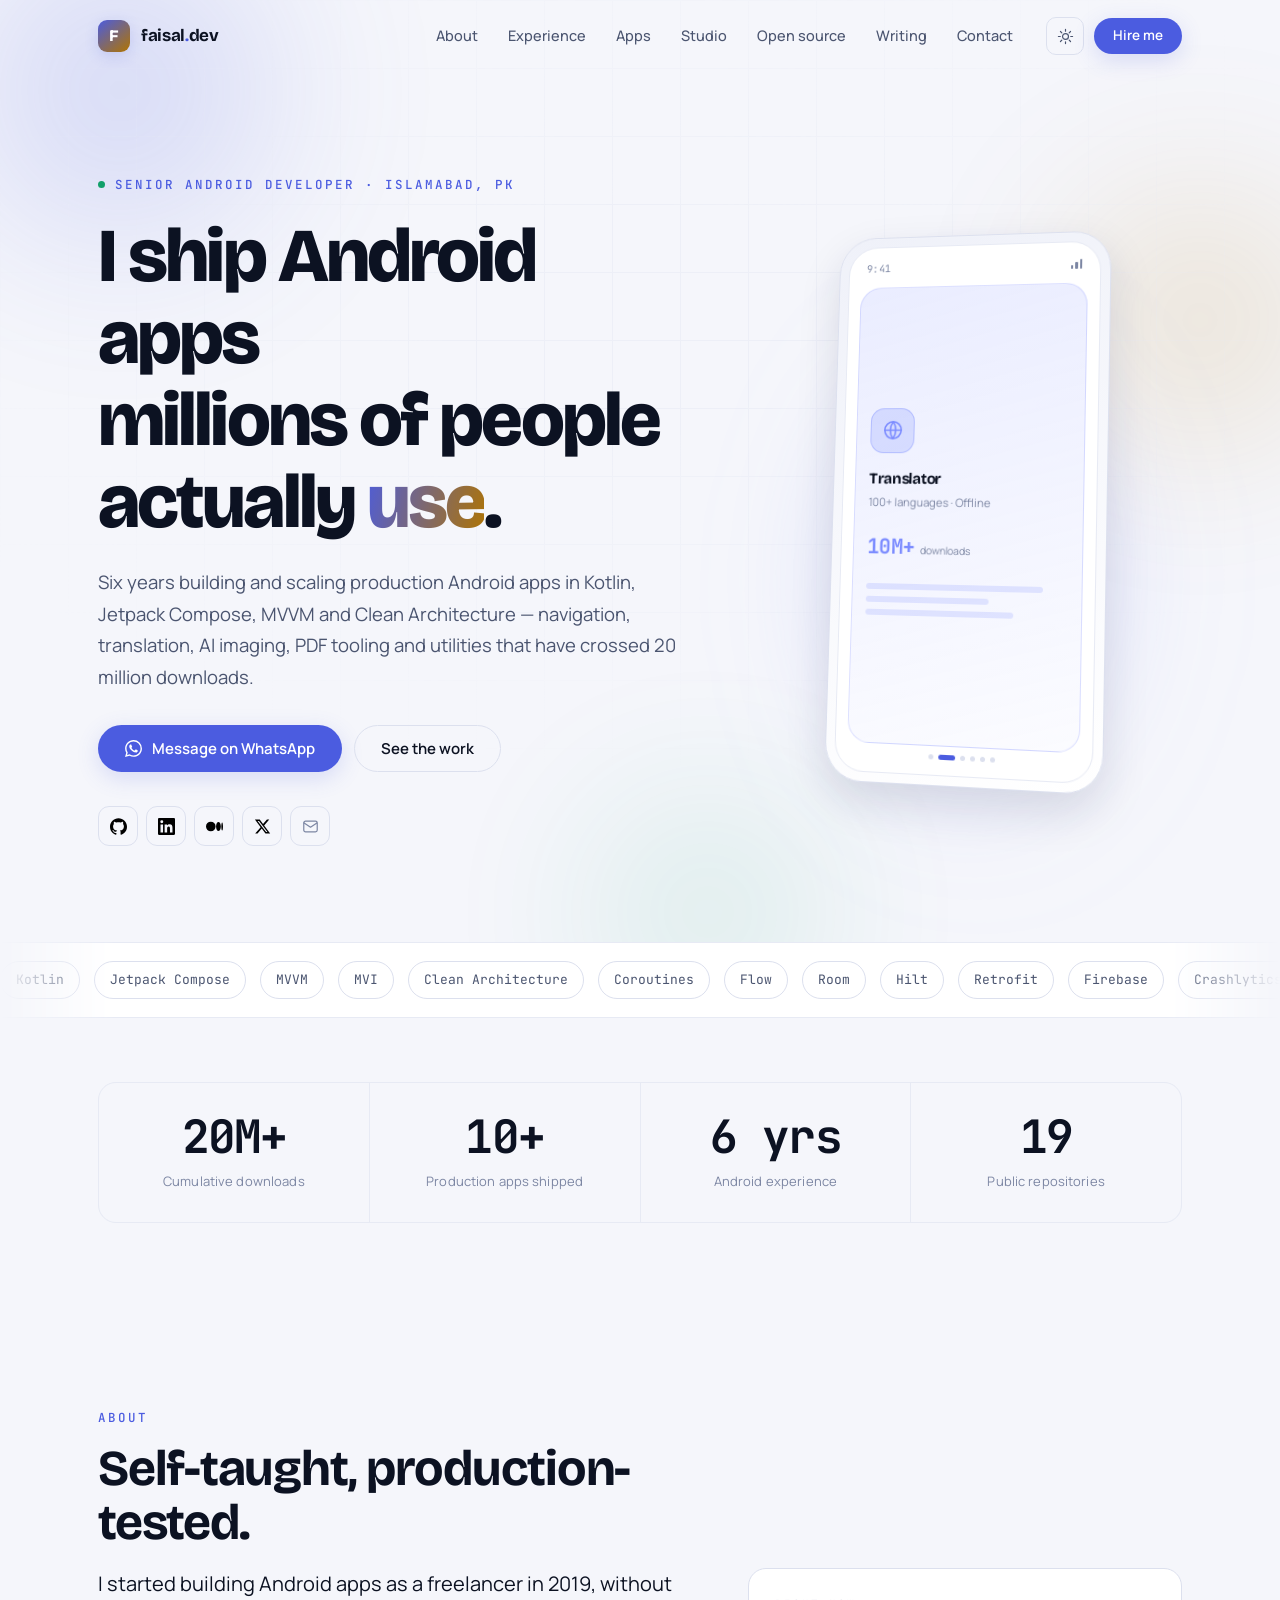
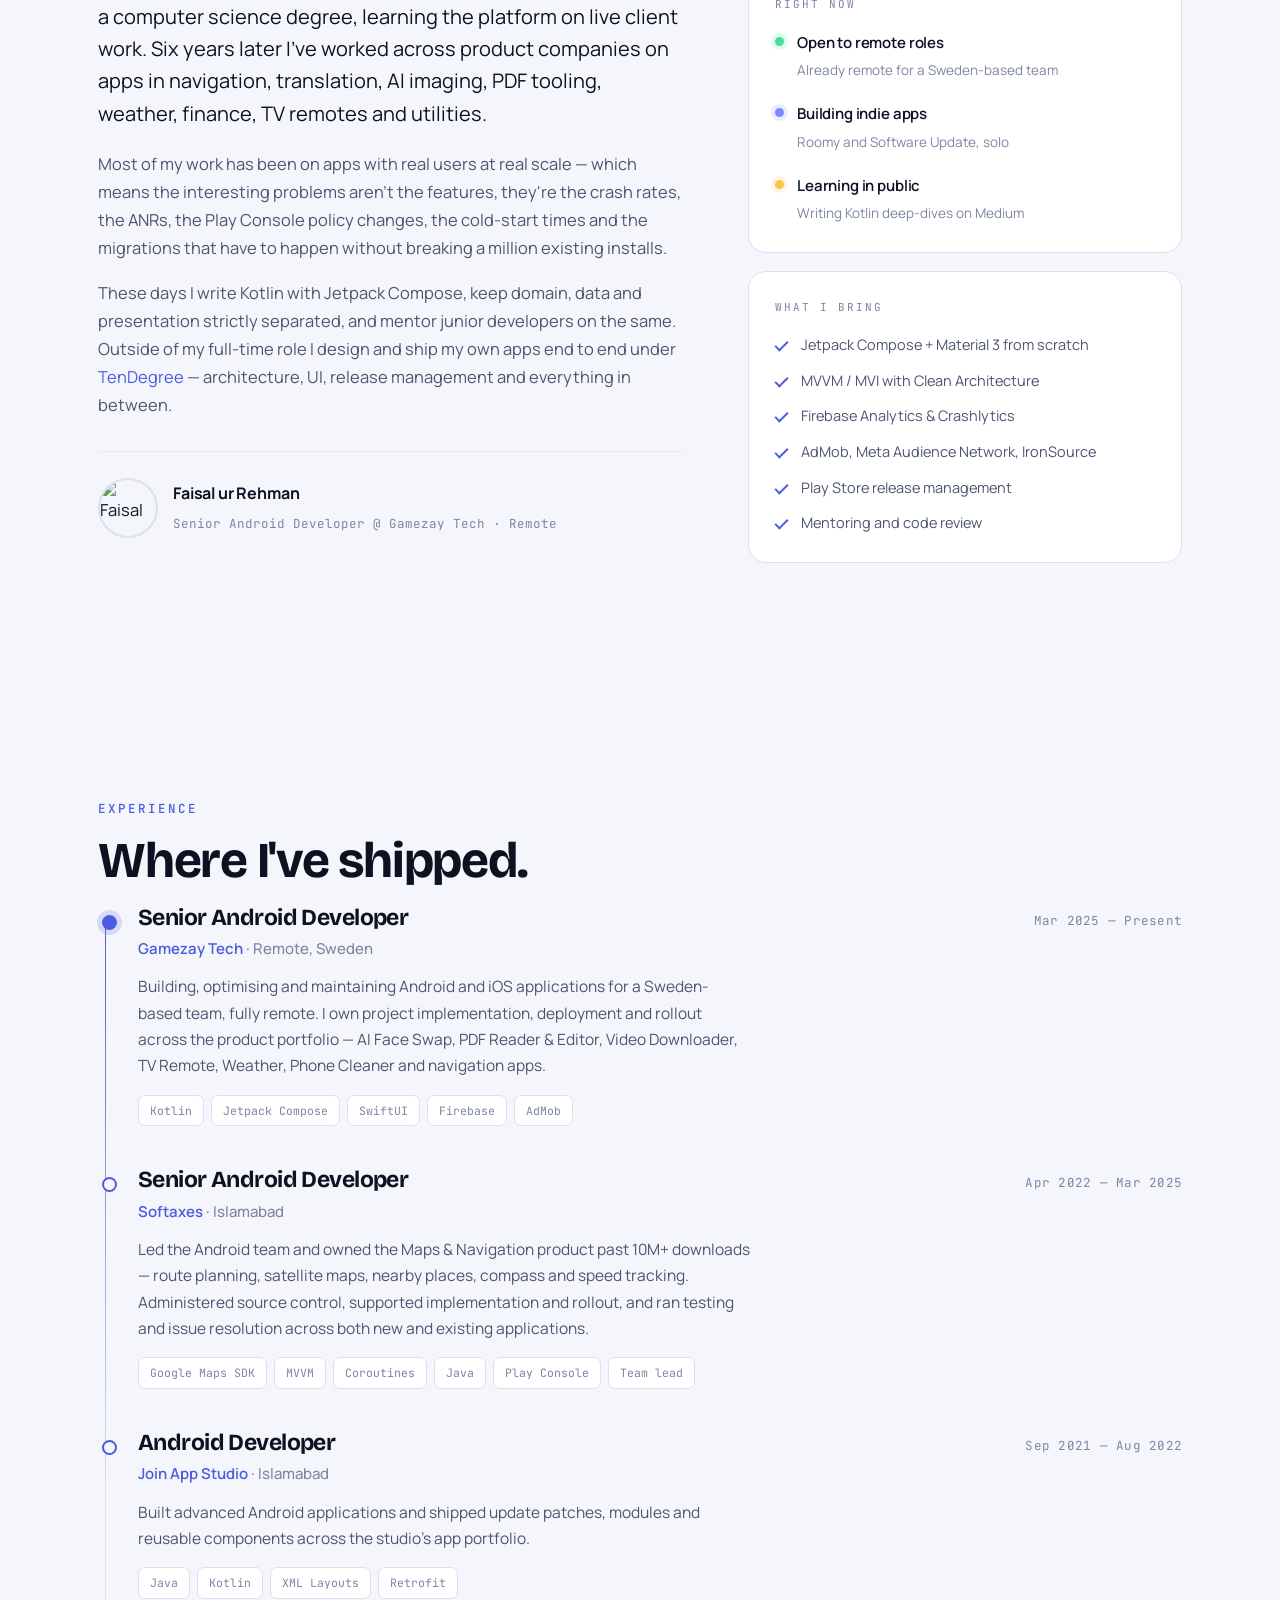
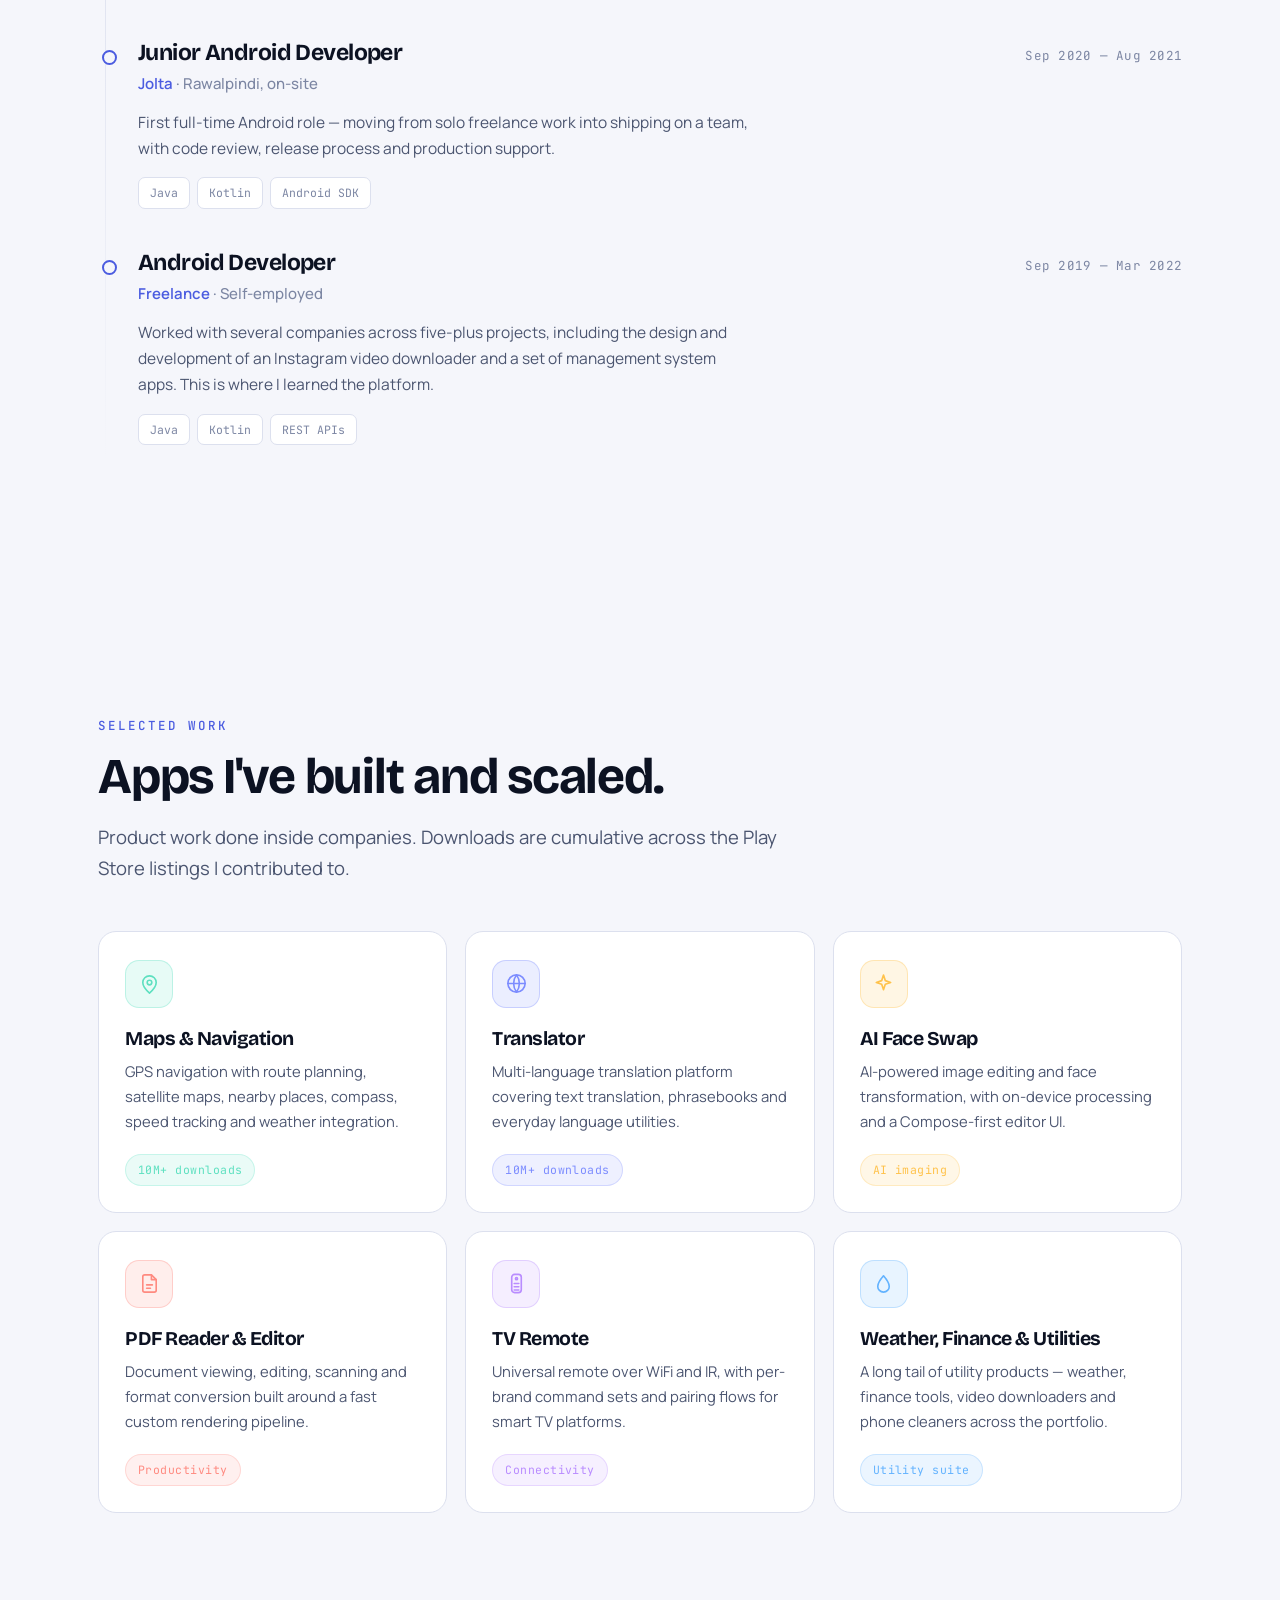
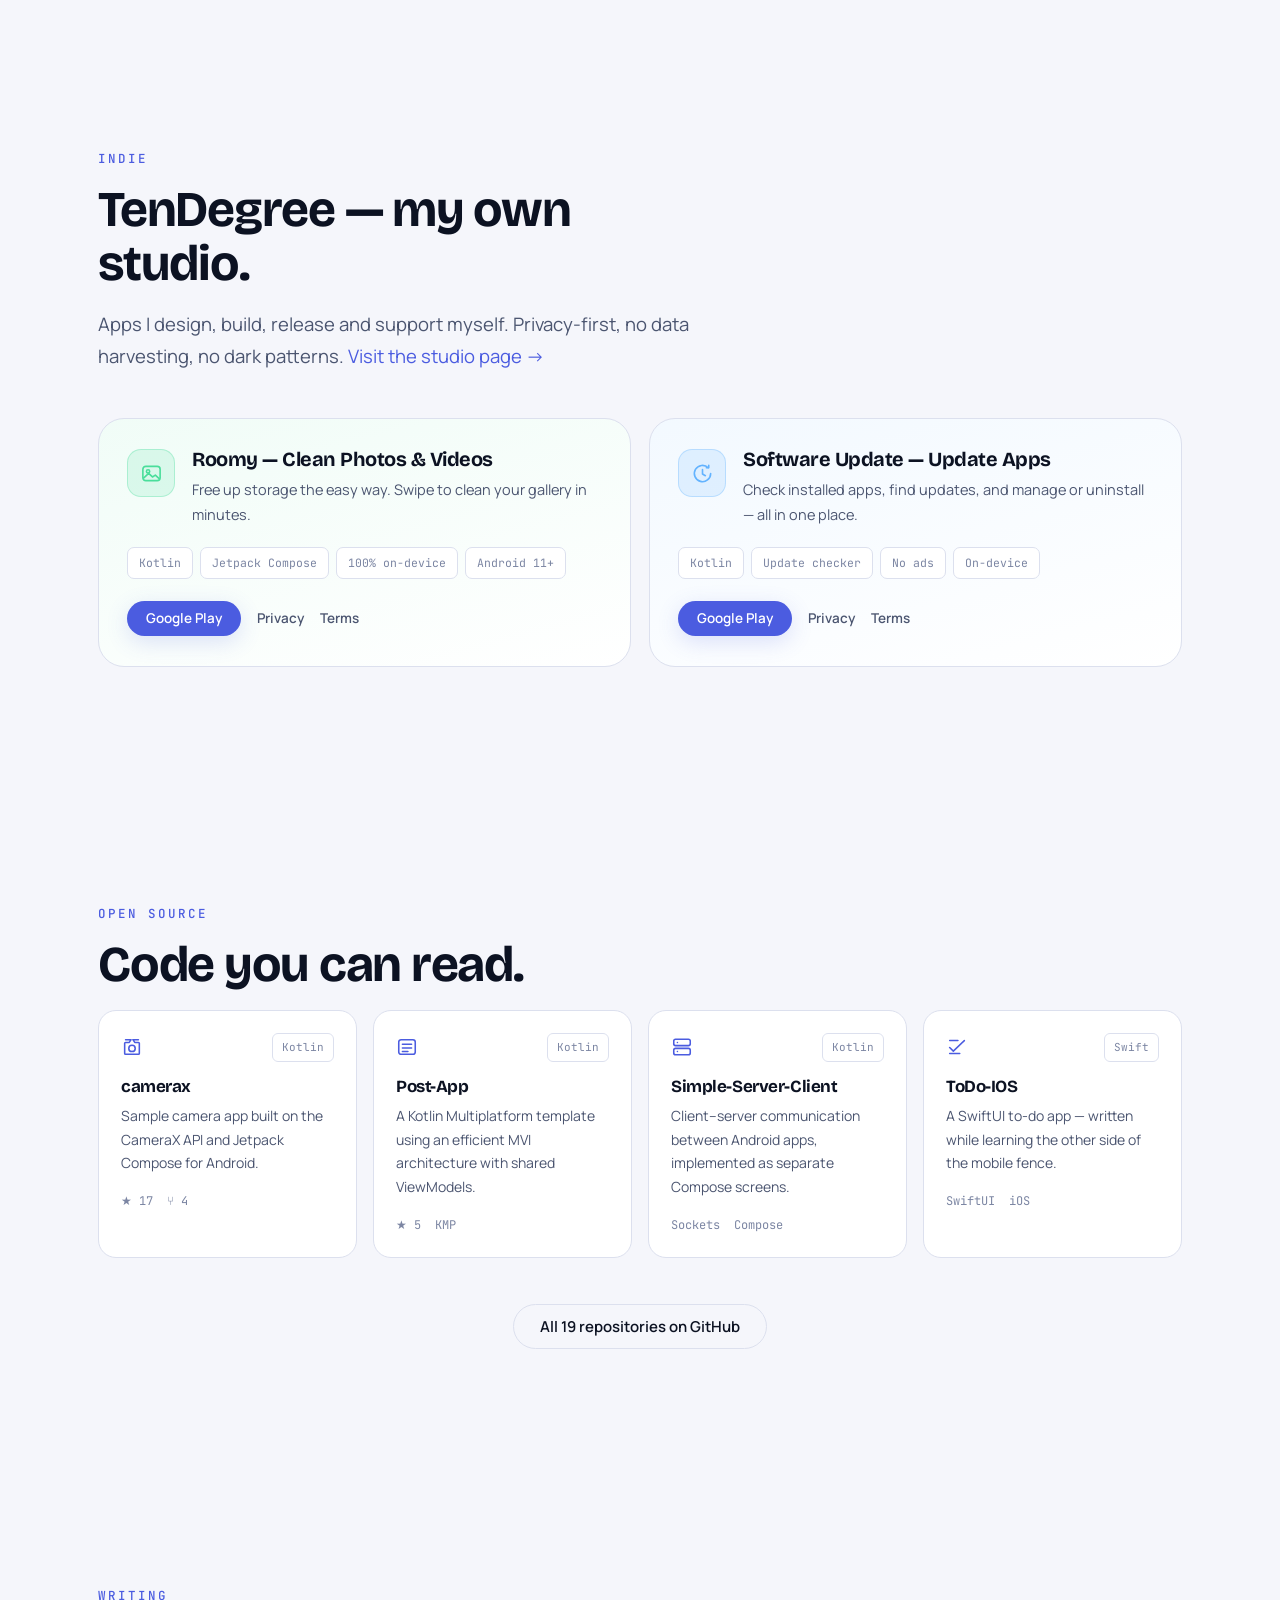
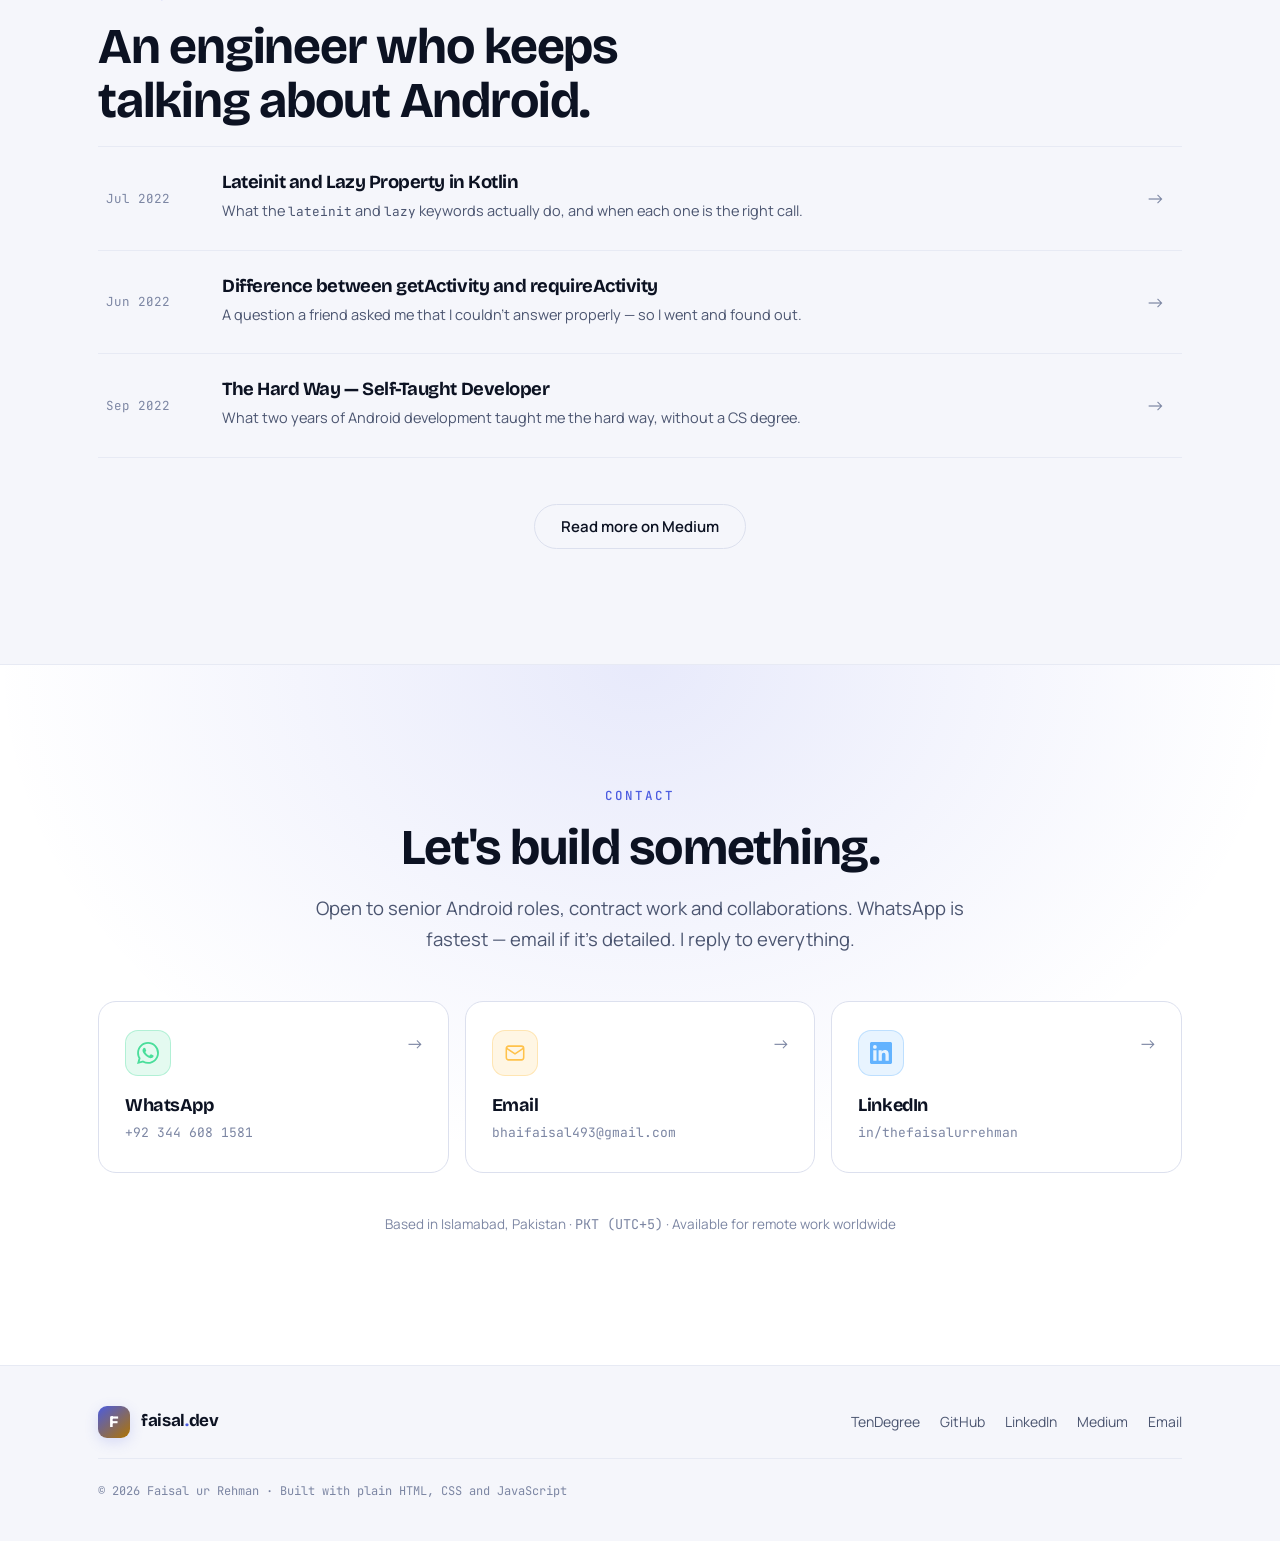
==== commit e37f56d0: "Add files via upload" ====
--- a/index.html
+++ b/index.html
@@ -126,7 +126,7 @@
       </p>
 
       <div class="hero-actions stagger" data-delay="5">
-        <a class="btn btn-primary ripple-host" href="https://wa.me/92XXXXXXXXXX?text=Hi%20Faisal%2C%20I%20found%20your%20portfolio" target="_blank" rel="noopener">
+        <a class="btn btn-primary ripple-host" href="https://wa.me/923446081581?text=Hi%20Faisal%2C%20I%20found%20your%20portfolio" target="_blank" rel="noopener">
           <svg viewBox="0 0 24 24" class="ico-brand" aria-hidden="true"><path d="M17.472 14.382c-.297-.149-1.758-.867-2.03-.967-.273-.099-.471-.148-.67.15-.197.297-.767.966-.94 1.164-.173.199-.347.223-.644.075-.297-.15-1.255-.463-2.39-1.475-.883-.788-1.48-1.761-1.653-2.059-.173-.297-.018-.458.13-.606.134-.133.298-.347.446-.52.149-.174.198-.298.298-.497.099-.198.05-.371-.025-.52-.075-.149-.669-1.612-.916-2.207-.242-.579-.487-.5-.669-.51a12.8 12.8 0 0 0-.57-.01c-.198 0-.52.074-.792.372-.272.297-1.04 1.016-1.04 2.479 0 1.462 1.065 2.875 1.213 3.074.149.198 2.096 3.2 5.077 4.487.709.306 1.262.489 1.694.625.712.227 1.36.195 1.871.118.571-.085 1.758-.719 2.006-1.413.248-.694.248-1.289.173-1.413-.074-.124-.272-.198-.57-.347m-5.421 7.403h-.004a9.87 9.87 0 0 1-5.031-1.378l-.361-.214-3.741.982.998-3.648-.235-.374a9.86 9.86 0 0 1-1.51-5.26c.001-5.45 4.436-9.884 9.888-9.884 2.64 0 5.122 1.03 6.988 2.898a9.825 9.825 0 0 1 2.893 6.994c-.003 5.45-4.437 9.884-9.885 9.884m8.413-18.297A11.815 11.815 0 0 0 12.05 0C5.495 0 .16 5.335.157 11.892c0 2.096.547 4.142 1.588 5.945L.057 24l6.305-1.654a11.882 11.882 0 0 0 5.683 1.448h.005c6.554 0 11.89-5.335 11.893-11.893a11.821 11.821 0 0 0-3.48-8.413Z"/></svg>
           Message on WhatsApp
         </a>
@@ -217,7 +217,8 @@
     <span>Kotlin</span><span>Jetpack Compose</span><span>MVVM</span><span>MVI</span><span>Clean Architecture</span>
     <span>Coroutines</span><span>Flow</span><span>Room</span><span>Hilt</span><span>Retrofit</span>
     <span>Firebase</span><span>Crashlytics</span><span>Material 3</span><span>WorkManager</span>
-    <span>DataStore</span><span>AdMob</span><span>Play Console</span><span>Java</span><span>KMP</span><span>Git</span>
+    <span>DataStore</span><span>AdMob</span><span>Play Console</span><span>Java</span>
+    <span>Kotlin Multiplatform</span><span>SwiftUI</span><span>Git</span>
   </div>
 </div>
 
@@ -254,9 +255,10 @@
     <div class="about-grid">
       <div class="about-copy reveal">
         <p class="lead">
-          I came into Android development in 2020 without a computer science degree and learned it
-          by shipping. Six years later I've worked across product companies on apps in navigation,
-          translation, AI imaging, PDF tooling, weather, finance, TV remotes and utilities.
+          I started building Android apps as a freelancer in 2019, without a computer science
+          degree, learning the platform on live client work. Six years later I've worked across
+          product companies on apps in navigation, translation, AI imaging, PDF tooling, weather,
+          finance, TV remotes and utilities.
         </p>
         <p>
           Most of my work has been on apps with real users at real scale — which means the interesting
@@ -275,7 +277,7 @@
           <img src="https://avatars.githubusercontent.com/u/77713815?v=4" alt="Faisal ur Rehman" width="72" height="72" loading="lazy">
           <div>
             <strong>Faisal ur Rehman</strong>
-            <span class="mono">Senior Android Developer @ Gamezay Tech</span>
+            <span class="mono">Senior Android Developer @ Gamezay Tech · Remote</span>
           </div>
         </div>
       </div>
@@ -286,7 +288,7 @@
           <ul class="now-list">
             <li>
               <span class="now-dot" style="--tint:#4ADE9B"></span>
-              <div><strong>Open to remote roles</strong><span>Senior Android, full-time or contract</span></div>
+              <div><strong>Open to remote roles</strong><span>Already remote for a Sweden-based team</span></div>
             </li>
             <li>
               <span class="now-dot" style="--tint:#7C8CFF"></span>
@@ -329,13 +331,14 @@
             <h3>Senior Android Developer</h3>
             <span class="tl-date mono">Mar 2025 — Present</span>
           </div>
-          <p class="tl-org">Gamezay Tech</p>
+          <p class="tl-org">Gamezay Tech <span class="tl-place">· Remote, Sweden</span></p>
           <p>
-            Leading Android work across a portfolio of consumer utility products — AI Face Swap,
-            PDF Reader &amp; Editor, Video Downloader, TV Remote, Weather, Phone Cleaner and
-            navigation apps. Compose migrations, monetisation integration and release ownership.
+            Building, optimising and maintaining Android and iOS applications for a Sweden-based
+            team, fully remote. I own project implementation, deployment and rollout across the
+            product portfolio — AI Face Swap, PDF Reader &amp; Editor, Video Downloader, TV Remote,
+            Weather, Phone Cleaner and navigation apps.
           </p>
-          <div class="tag-row"><span>Kotlin</span><span>Jetpack Compose</span><span>AdMob</span><span>Firebase</span></div>
+          <div class="tag-row"><span>Kotlin</span><span>Jetpack Compose</span><span>SwiftUI</span><span>Firebase</span><span>AdMob</span></div>
         </div>
       </li>
 
@@ -344,15 +347,16 @@
         <div class="tl-body">
           <div class="tl-head">
             <h3>Senior Android Developer</h3>
-            <span class="tl-date mono">Sep 2022 — Feb 2025</span>
-          </div>
-          <p class="tl-org">SoftAxes Technologies</p>
+            <span class="tl-date mono">Apr 2022 — Mar 2025</span>
+          </div>
+          <p class="tl-org">Softaxes <span class="tl-place">· Islamabad</span></p>
           <p>
-            Owned the Maps &amp; Navigation product past 10M+ downloads — route planning, satellite
-            maps, nearby places, compass and speed tracking. Ran Play Store releases, drove performance
-            and stability work, and mentored junior developers on architecture and review practice.
+            Led the Android team and owned the Maps &amp; Navigation product past 10M+ downloads —
+            route planning, satellite maps, nearby places, compass and speed tracking. Administered
+            source control, supported implementation and rollout, and ran testing and issue
+            resolution across both new and existing applications.
           </p>
-          <div class="tag-row"><span>Google Maps SDK</span><span>MVVM</span><span>Coroutines</span><span>Play Console</span></div>
+          <div class="tag-row"><span>Google Maps SDK</span><span>MVVM</span><span>Coroutines</span><span>Java</span><span>Play Console</span><span>Team lead</span></div>
         </div>
       </li>
 
@@ -361,15 +365,47 @@
         <div class="tl-body">
           <div class="tl-head">
             <h3>Android Developer</h3>
-            <span class="tl-date mono">2020 — 2022</span>
-          </div>
-          <p class="tl-org">Earlier roles</p>
+            <span class="tl-date mono">Sep 2021 — Aug 2022</span>
+          </div>
+          <p class="tl-org">Join App Studio <span class="tl-place">· Islamabad</span></p>
           <p>
-            Transitioned into Android development in 2020 and learned the platform by shipping —
-            translation, PDF, keyboard and utility apps monetised through in-app advertising.
-            Moved from Java and XML layouts into Kotlin, coroutines and modern Jetpack.
+            Built advanced Android applications and shipped update patches, modules and reusable
+            components across the studio's app portfolio.
           </p>
           <div class="tag-row"><span>Java</span><span>Kotlin</span><span>XML Layouts</span><span>Retrofit</span></div>
+        </div>
+      </li>
+
+      <li class="tl-item reveal">
+        <div class="tl-marker" aria-hidden="true"></div>
+        <div class="tl-body">
+          <div class="tl-head">
+            <h3>Junior Android Developer</h3>
+            <span class="tl-date mono">Sep 2020 — Aug 2021</span>
+          </div>
+          <p class="tl-org">Jolta <span class="tl-place">· Rawalpindi, on-site</span></p>
+          <p>
+            First full-time Android role — moving from solo freelance work into shipping on a team,
+            with code review, release process and production support.
+          </p>
+          <div class="tag-row"><span>Java</span><span>Kotlin</span><span>Android SDK</span></div>
+        </div>
+      </li>
+
+      <li class="tl-item reveal">
+        <div class="tl-marker" aria-hidden="true"></div>
+        <div class="tl-body">
+          <div class="tl-head">
+            <h3>Android Developer</h3>
+            <span class="tl-date mono">Sep 2019 — Mar 2022</span>
+          </div>
+          <p class="tl-org">Freelance <span class="tl-place">· Self-employed</span></p>
+          <p>
+            Worked with several companies across five-plus projects, including the design and
+            development of an Instagram video downloader and a set of management system apps.
+            This is where I learned the platform.
+          </p>
+          <div class="tag-row"><span>Java</span><span>Kotlin</span><span>REST APIs</span></div>
         </div>
       </li>
     </ol>
@@ -584,10 +620,10 @@
       </p>
 
       <div class="contact-grid">
-        <a class="contact-card ripple-host" style="--tint:#4ADE9B" href="https://wa.me/92XXXXXXXXXX?text=Hi%20Faisal%2C%20I%20found%20your%20portfolio" target="_blank" rel="noopener">
+        <a class="contact-card ripple-host" style="--tint:#4ADE9B" href="https://wa.me/923446081581?text=Hi%20Faisal%2C%20I%20found%20your%20portfolio" target="_blank" rel="noopener">
           <span class="contact-ico"><svg viewBox="0 0 24 24" class="ico-brand"><path d="M17.472 14.382c-.297-.149-1.758-.867-2.03-.967-.273-.099-.471-.148-.67.15-.197.297-.767.966-.94 1.164-.173.199-.347.223-.644.075-.297-.15-1.255-.463-2.39-1.475-.883-.788-1.48-1.761-1.653-2.059-.173-.297-.018-.458.13-.606.134-.133.298-.347.446-.52.149-.174.198-.298.298-.497.099-.198.05-.371-.025-.52-.075-.149-.669-1.612-.916-2.207-.242-.579-.487-.5-.669-.51a12.8 12.8 0 0 0-.57-.01c-.198 0-.52.074-.792.372-.272.297-1.04 1.016-1.04 2.479 0 1.462 1.065 2.875 1.213 3.074.149.198 2.096 3.2 5.077 4.487.709.306 1.262.489 1.694.625.712.227 1.36.195 1.871.118.571-.085 1.758-.719 2.006-1.413.248-.694.248-1.289.173-1.413-.074-.124-.272-.198-.57-.347m-5.421 7.403h-.004a9.87 9.87 0 0 1-5.031-1.378l-.361-.214-3.741.982.998-3.648-.235-.374a9.86 9.86 0 0 1-1.51-5.26c.001-5.45 4.436-9.884 9.888-9.884 2.64 0 5.122 1.03 6.988 2.898a9.825 9.825 0 0 1 2.893 6.994c-.003 5.45-4.437 9.884-9.885 9.884m8.413-18.297A11.815 11.815 0 0 0 12.05 0C5.495 0 .16 5.335.157 11.892c0 2.096.547 4.142 1.588 5.945L.057 24l6.305-1.654a11.882 11.882 0 0 0 5.683 1.448h.005c6.554 0 11.89-5.335 11.893-11.893a11.821 11.821 0 0 0-3.48-8.413Z"/></svg></span>
           <h3>WhatsApp</h3>
-          <p class="mono contact-value">Chat now</p>
+          <p class="mono contact-value">+92 344 608 1581</p>
           <span class="contact-go" aria-hidden="true">→</span>
         </a>
 
--- a/assets/css/styles.css
+++ b/assets/css/styles.css
@@ -898,6 +898,10 @@
   font-size: 15px;
   font-weight: 600;
   color: var(--primary);
+}
+.tl-place {
+  font-weight: 500;
+  color: var(--text-3);
 }
 .tl-body > p:not(.tl-org) {
   color: var(--text-2);
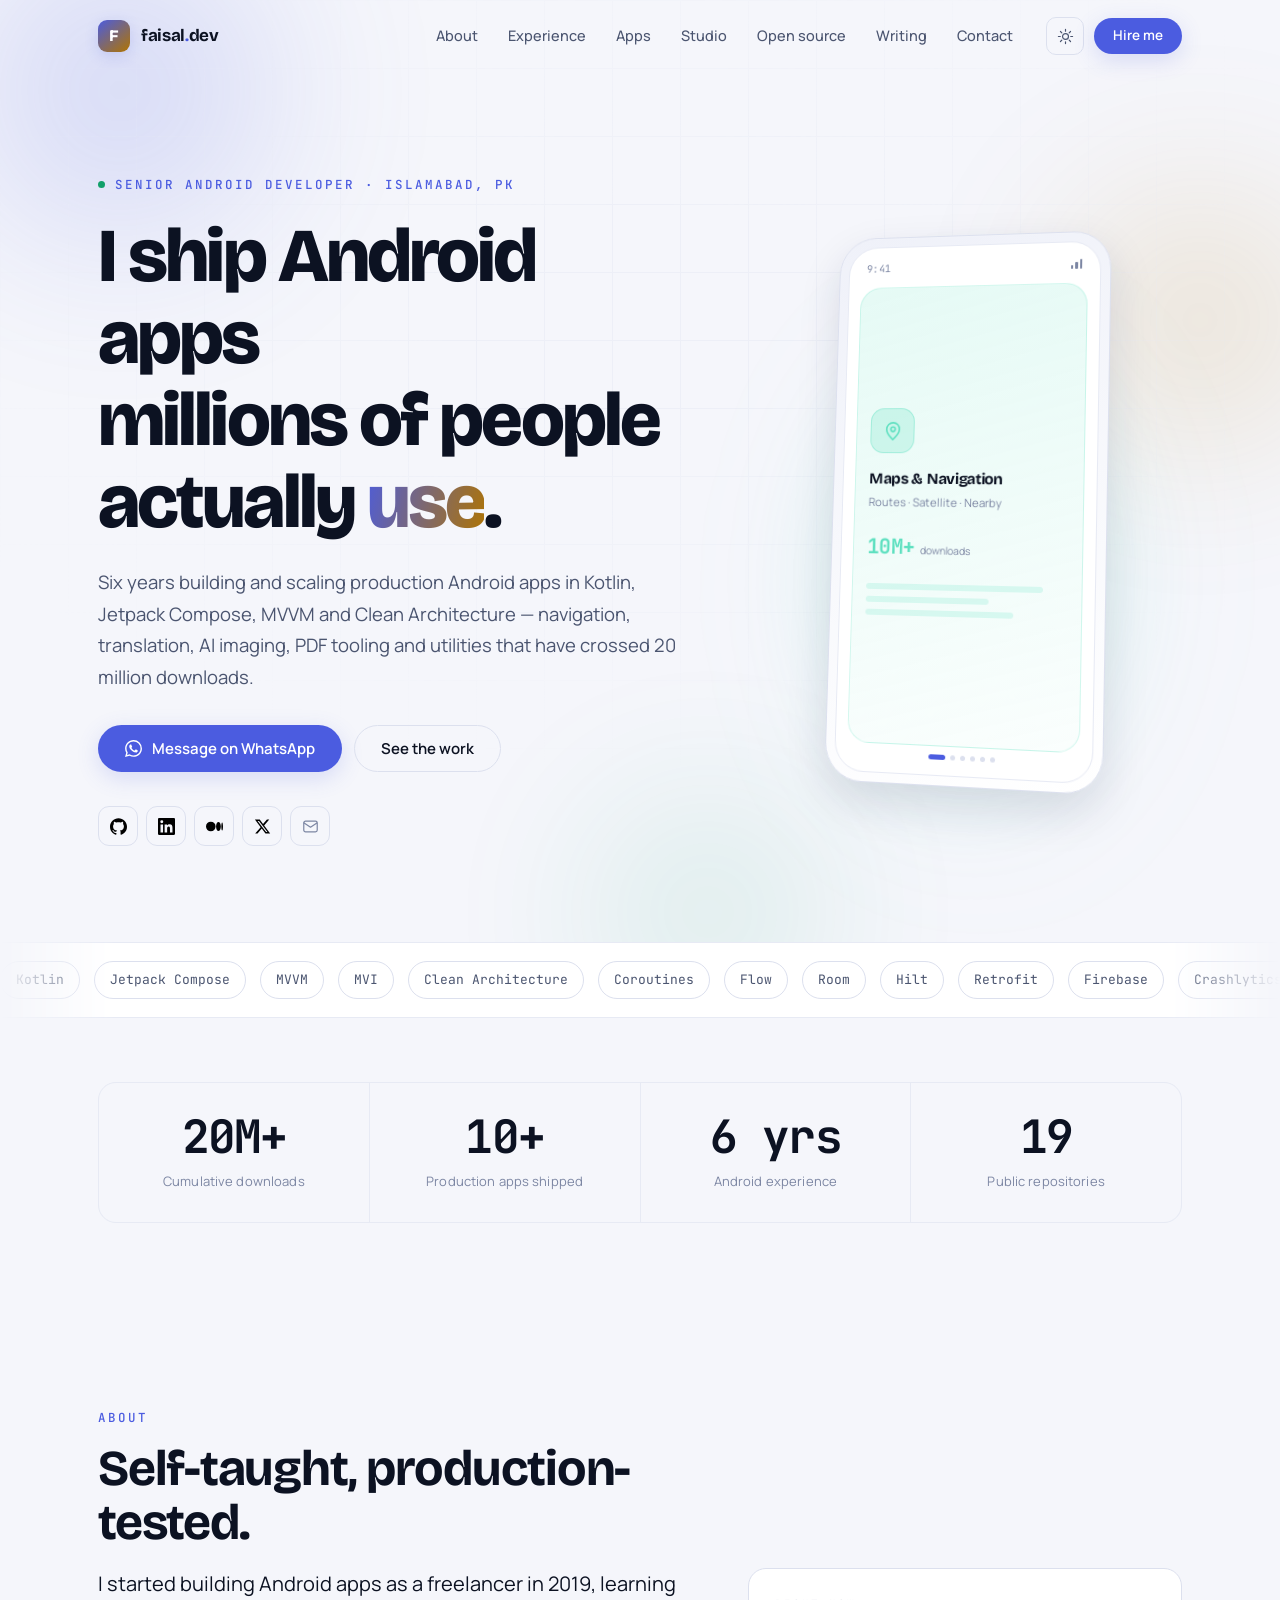
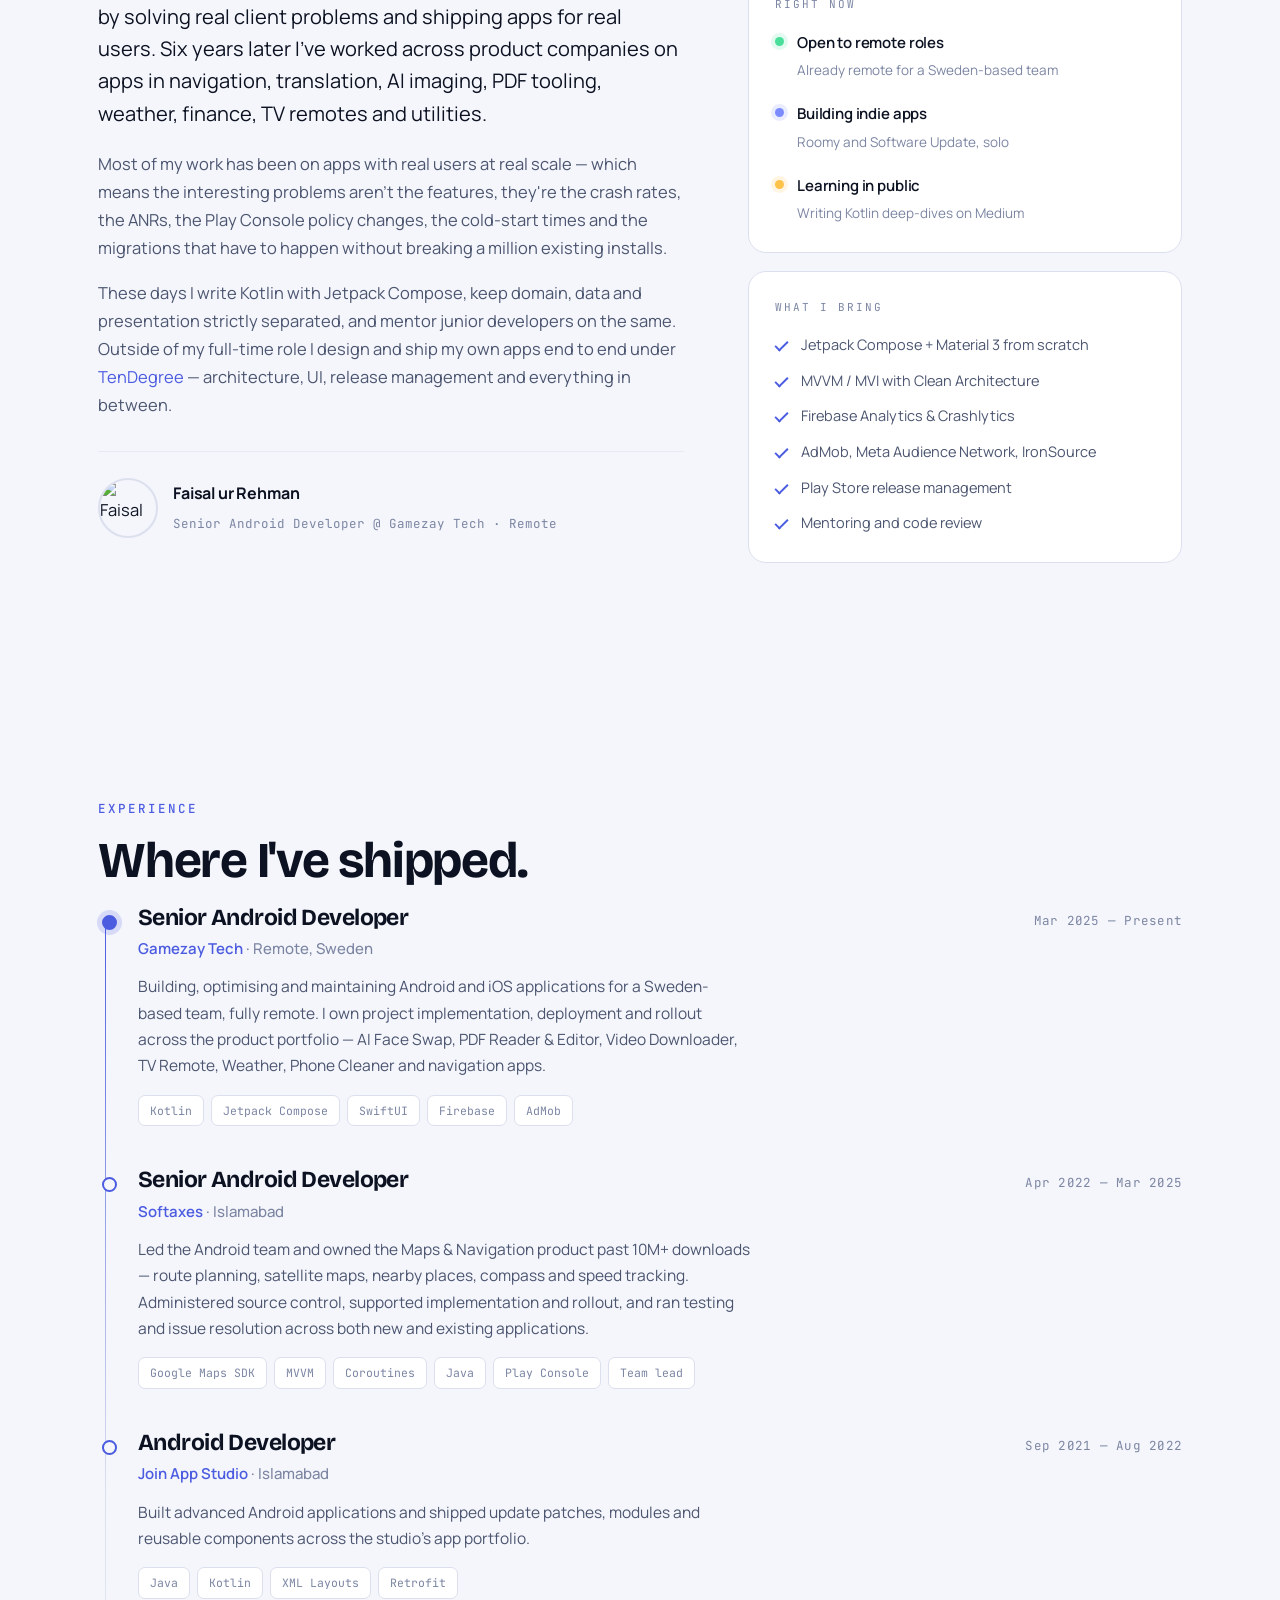
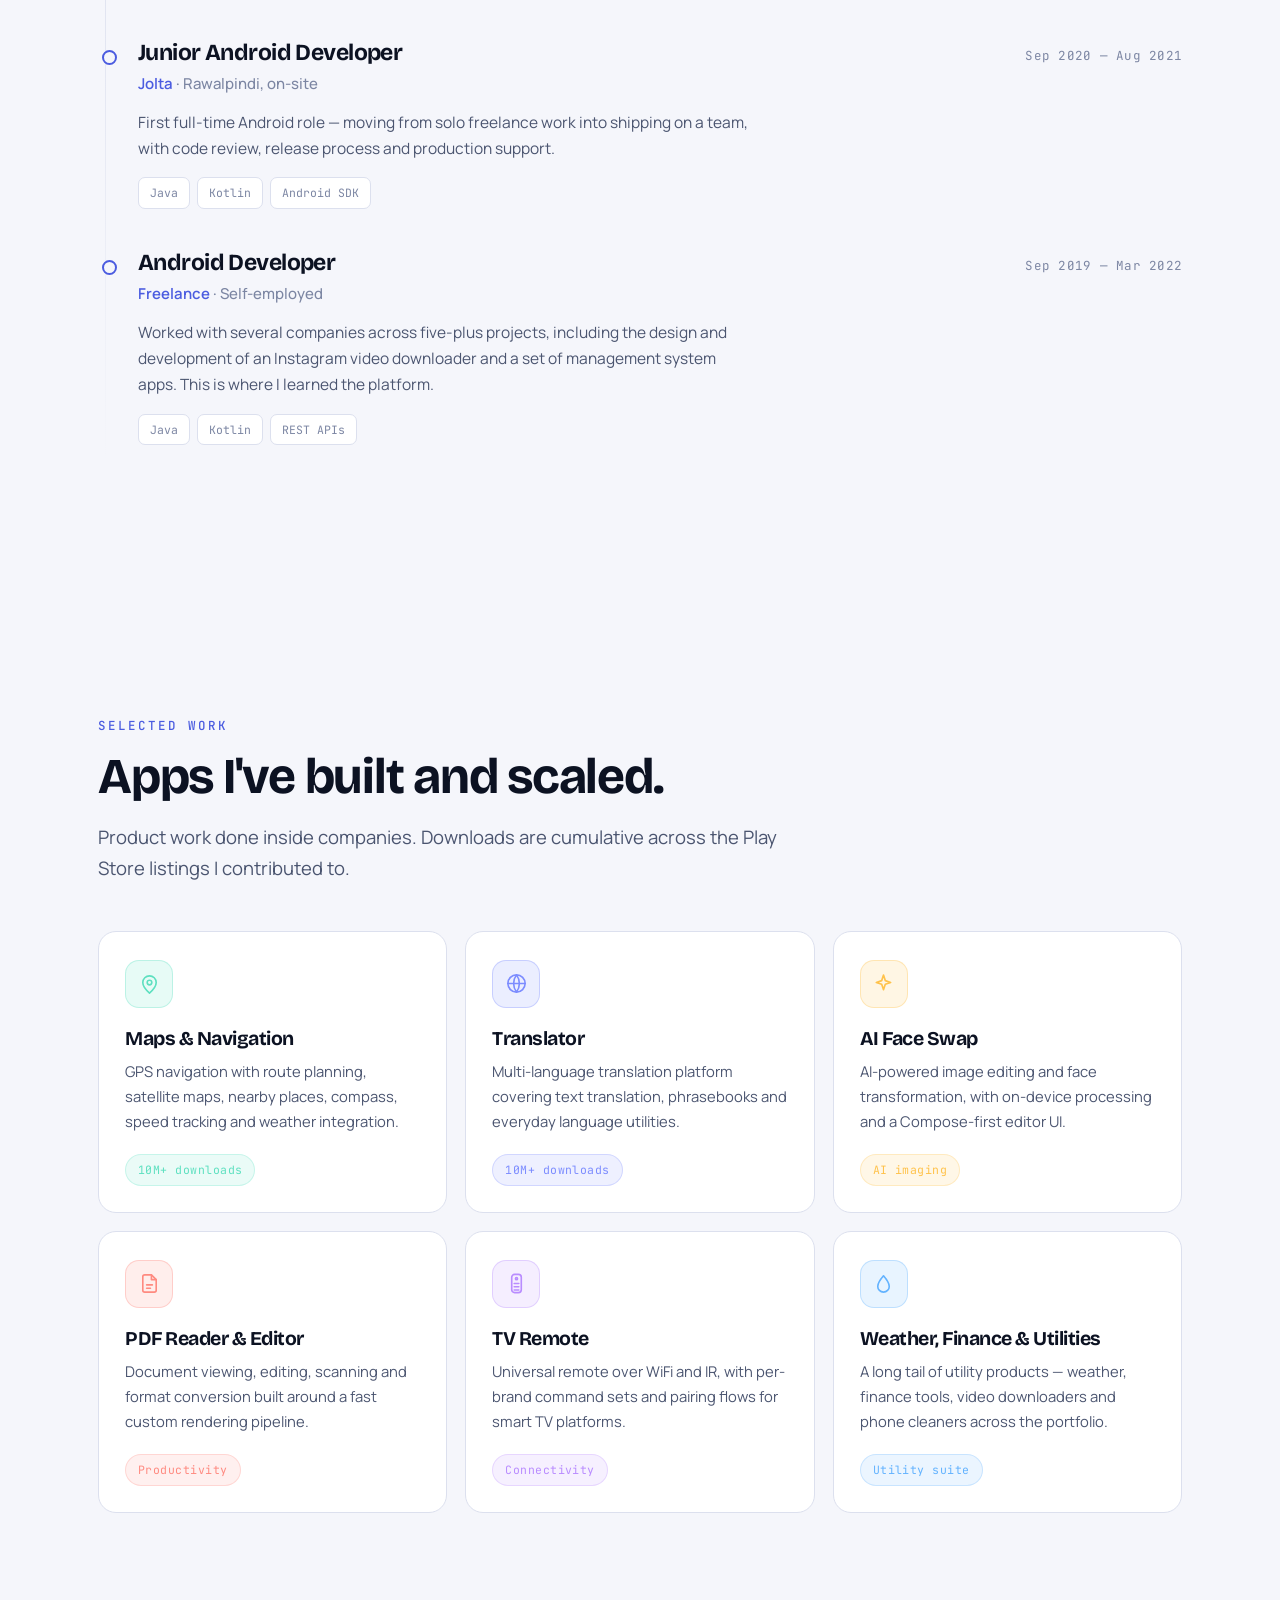
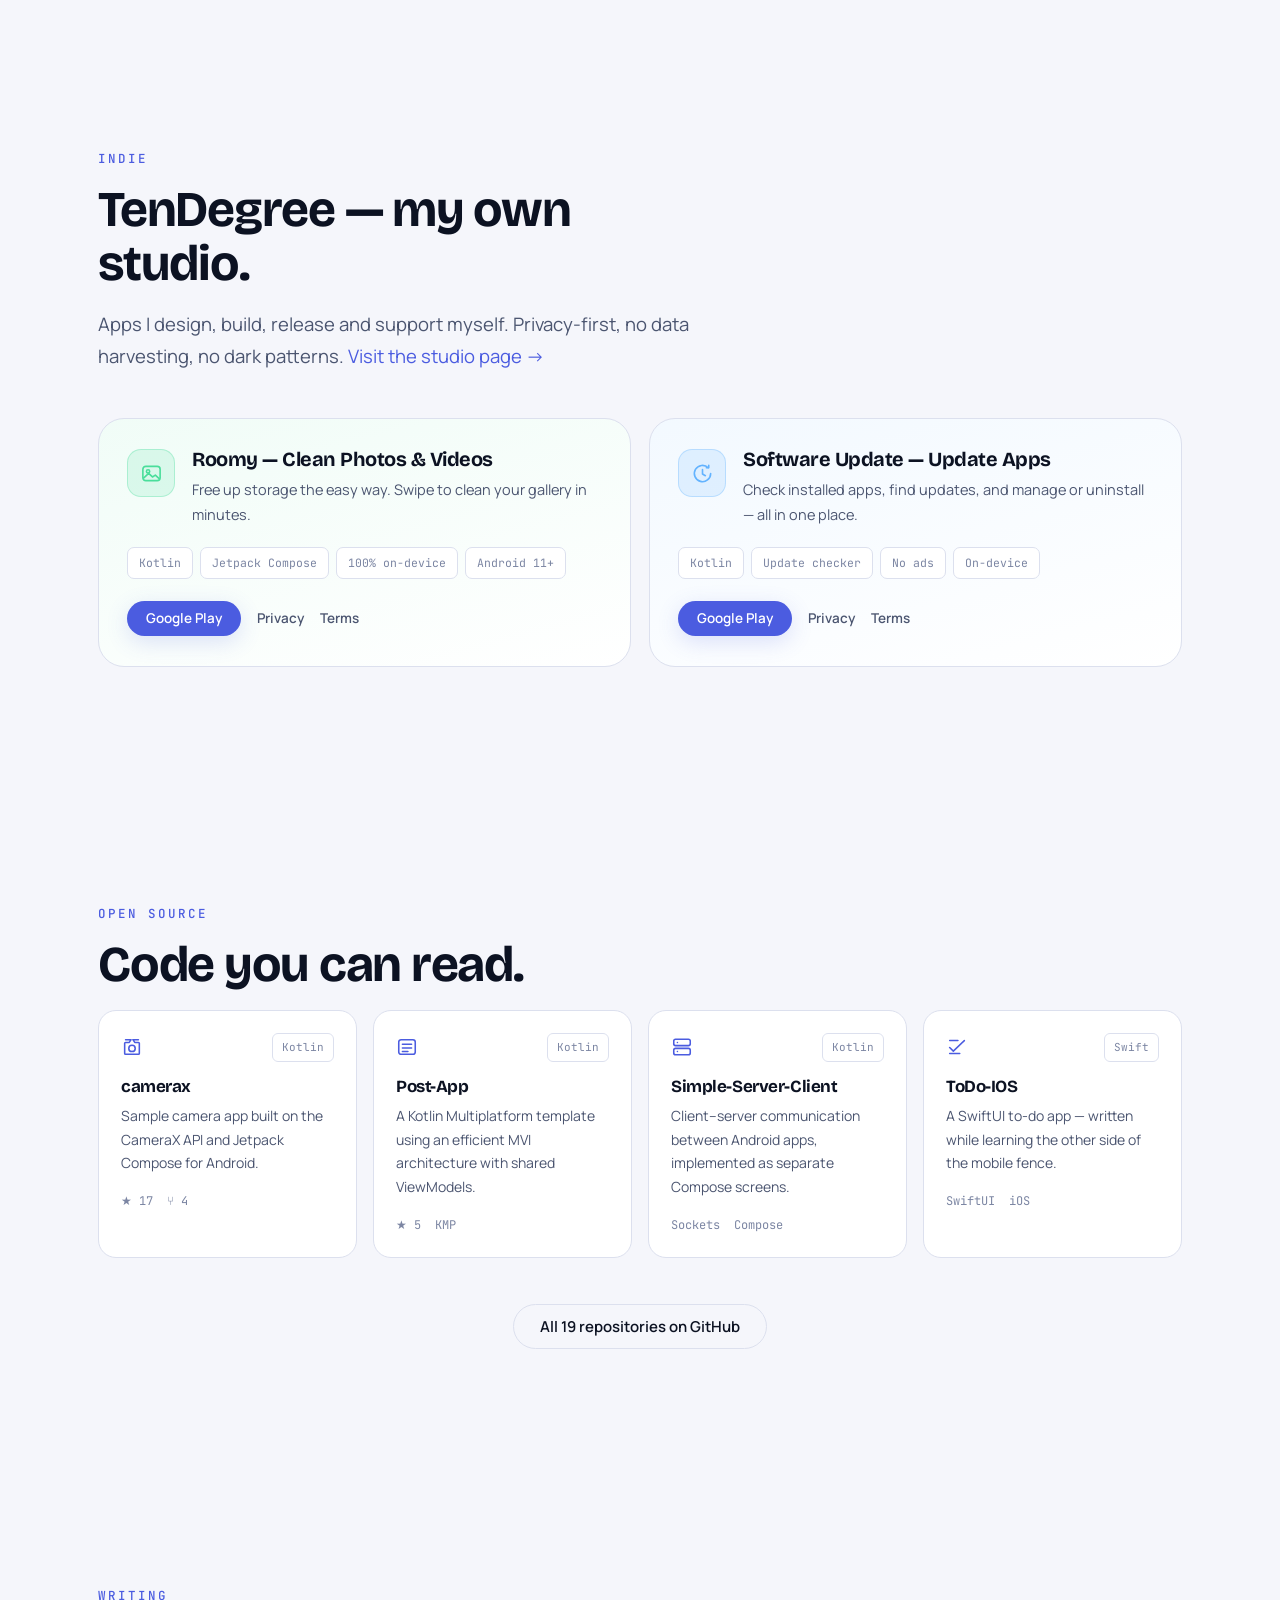
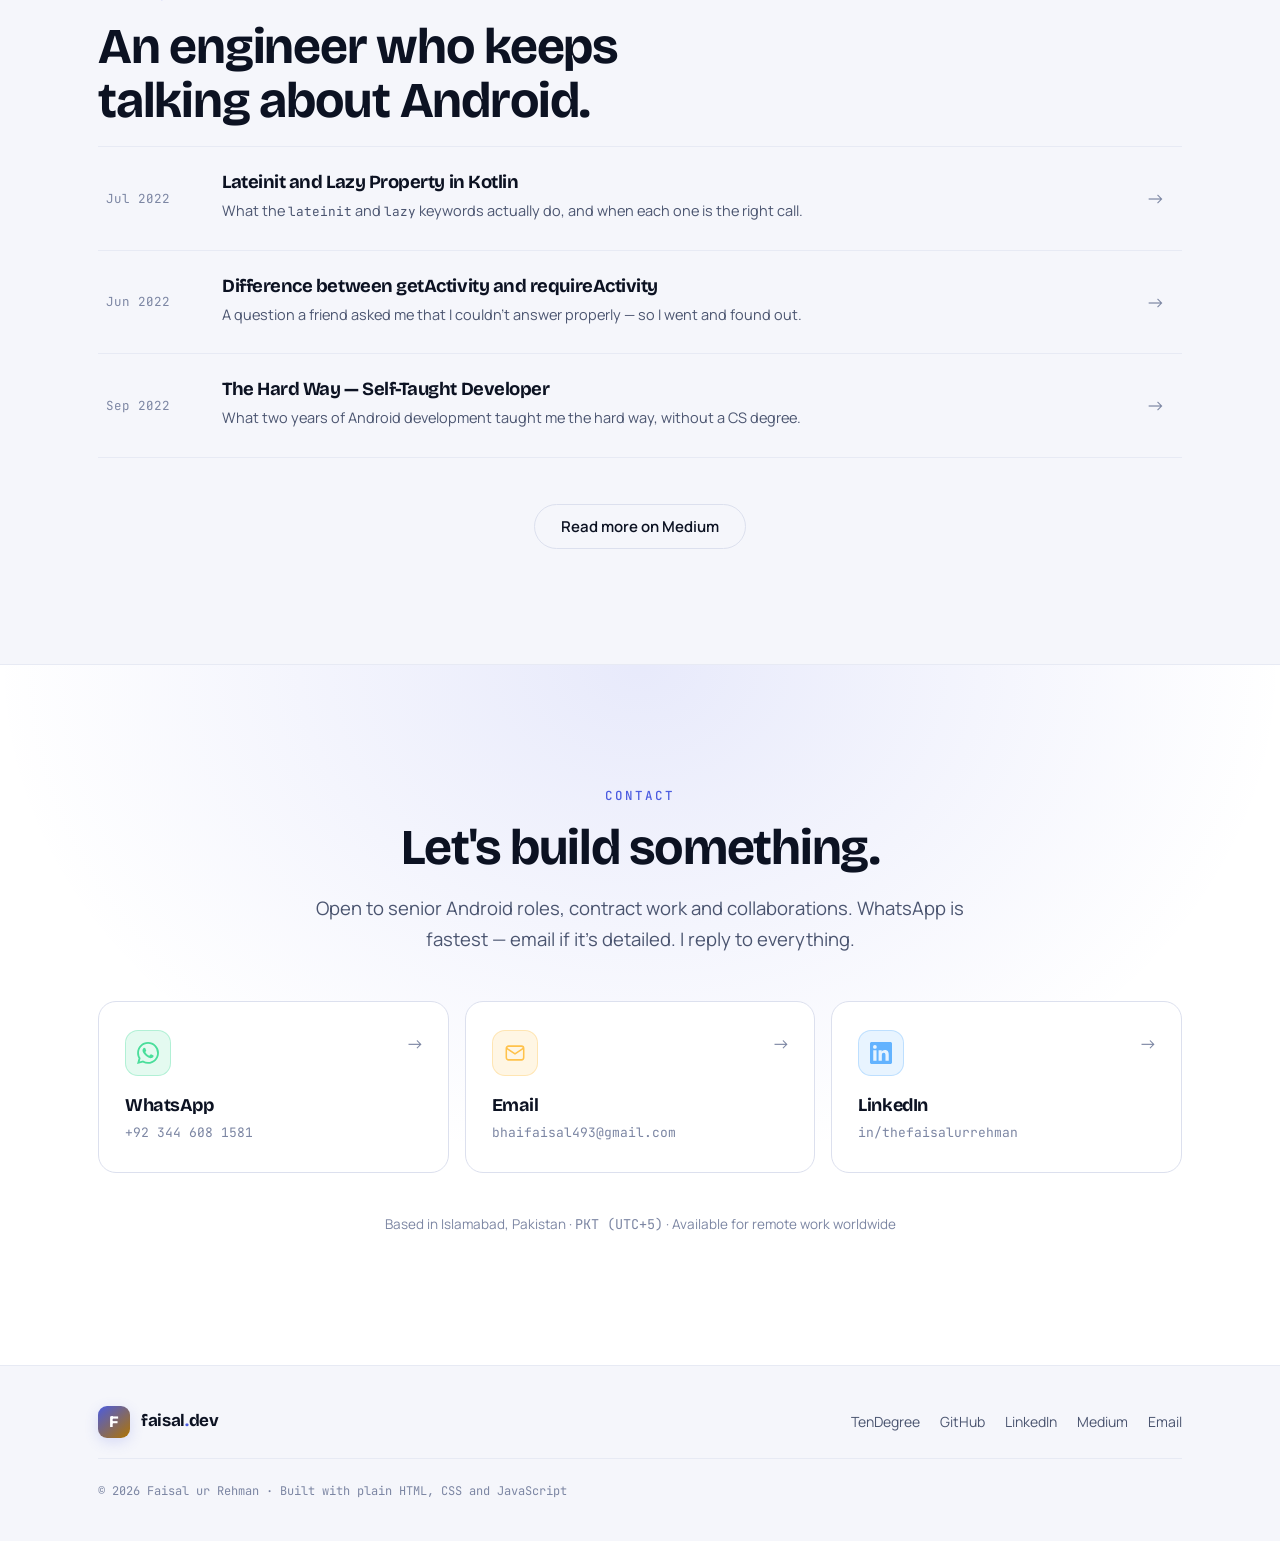
==== commit d5cc3326: "Update index.html" ====
--- a/index.html
+++ b/index.html
@@ -255,8 +255,7 @@
     <div class="about-grid">
       <div class="about-copy reveal">
         <p class="lead">
-          I started building Android apps as a freelancer in 2019, without a computer science
-          degree, learning the platform on live client work. Six years later I've worked across
+          I started building Android apps as a freelancer in 2019, learning by solving real client problems and shipping apps for real users. Six years later I've worked across
           product companies on apps in navigation, translation, AI imaging, PDF tooling, weather,
           finance, TV remotes and utilities.
         </p>
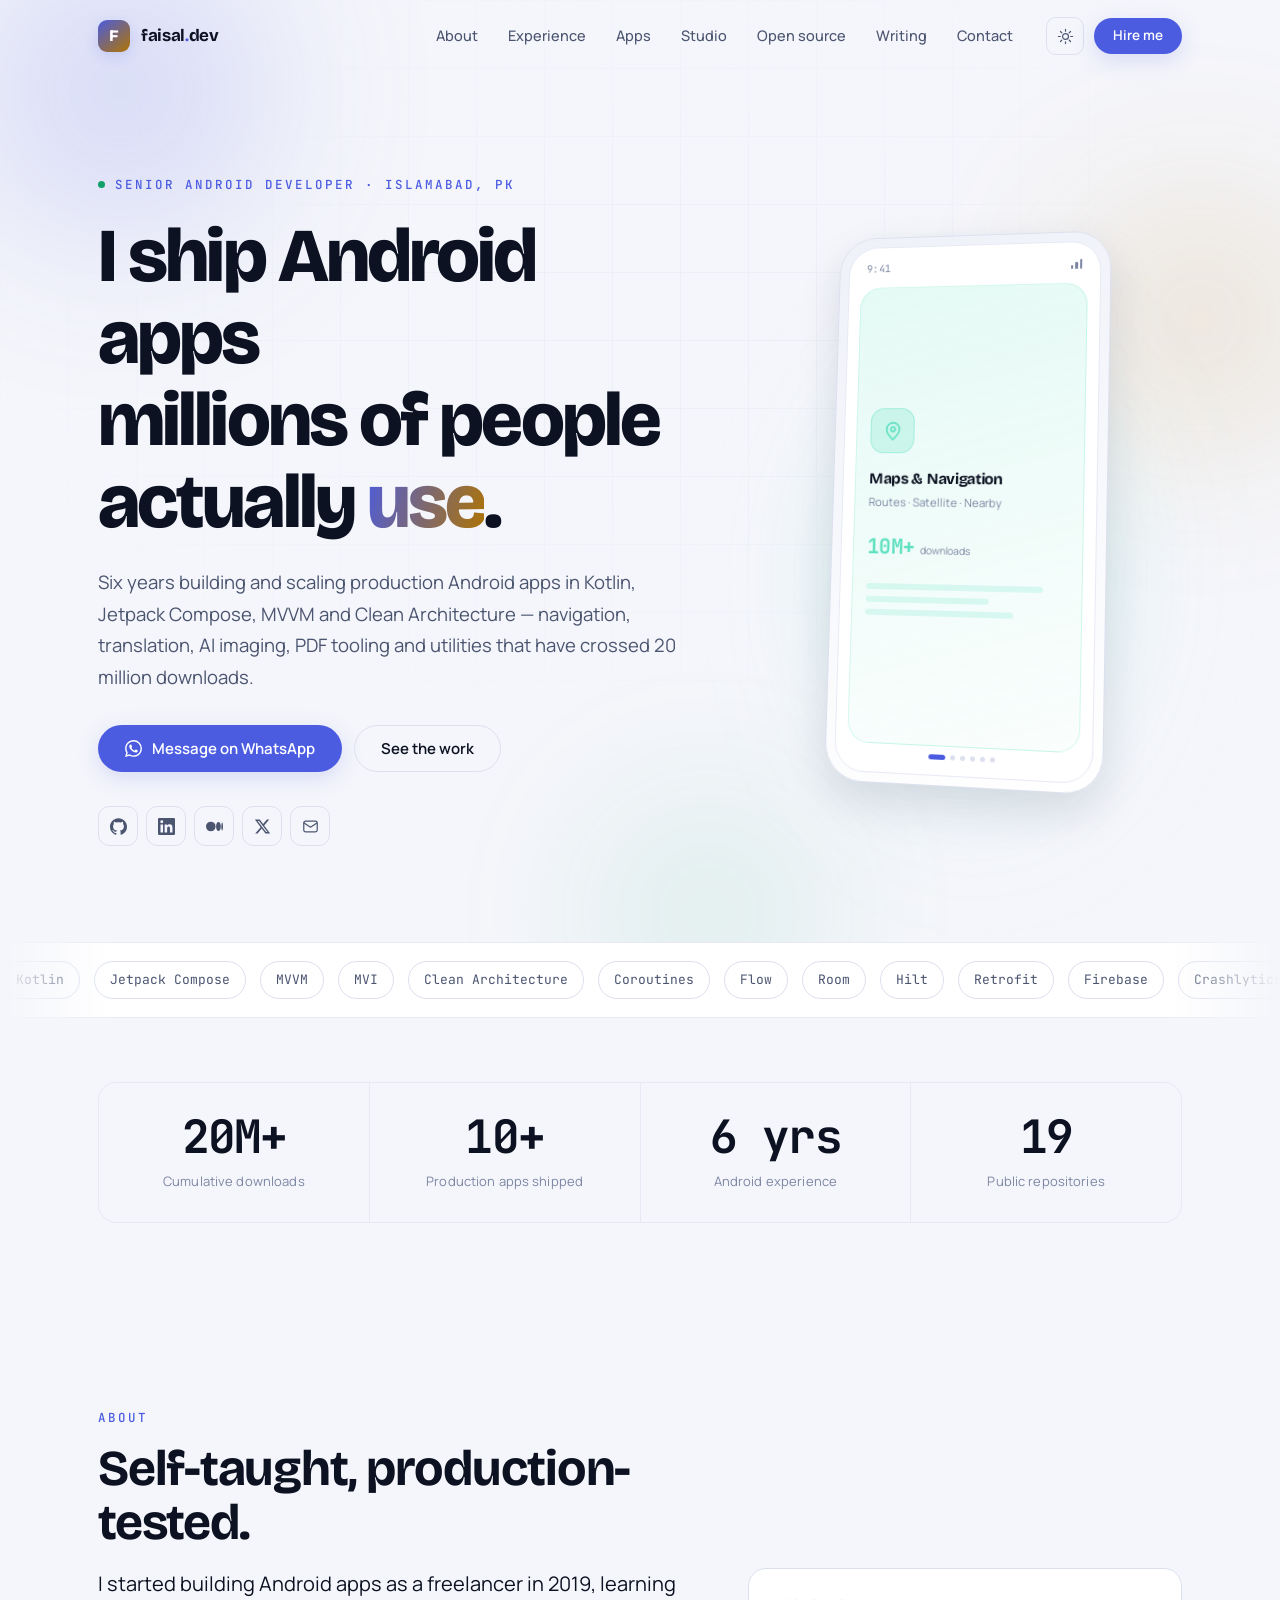
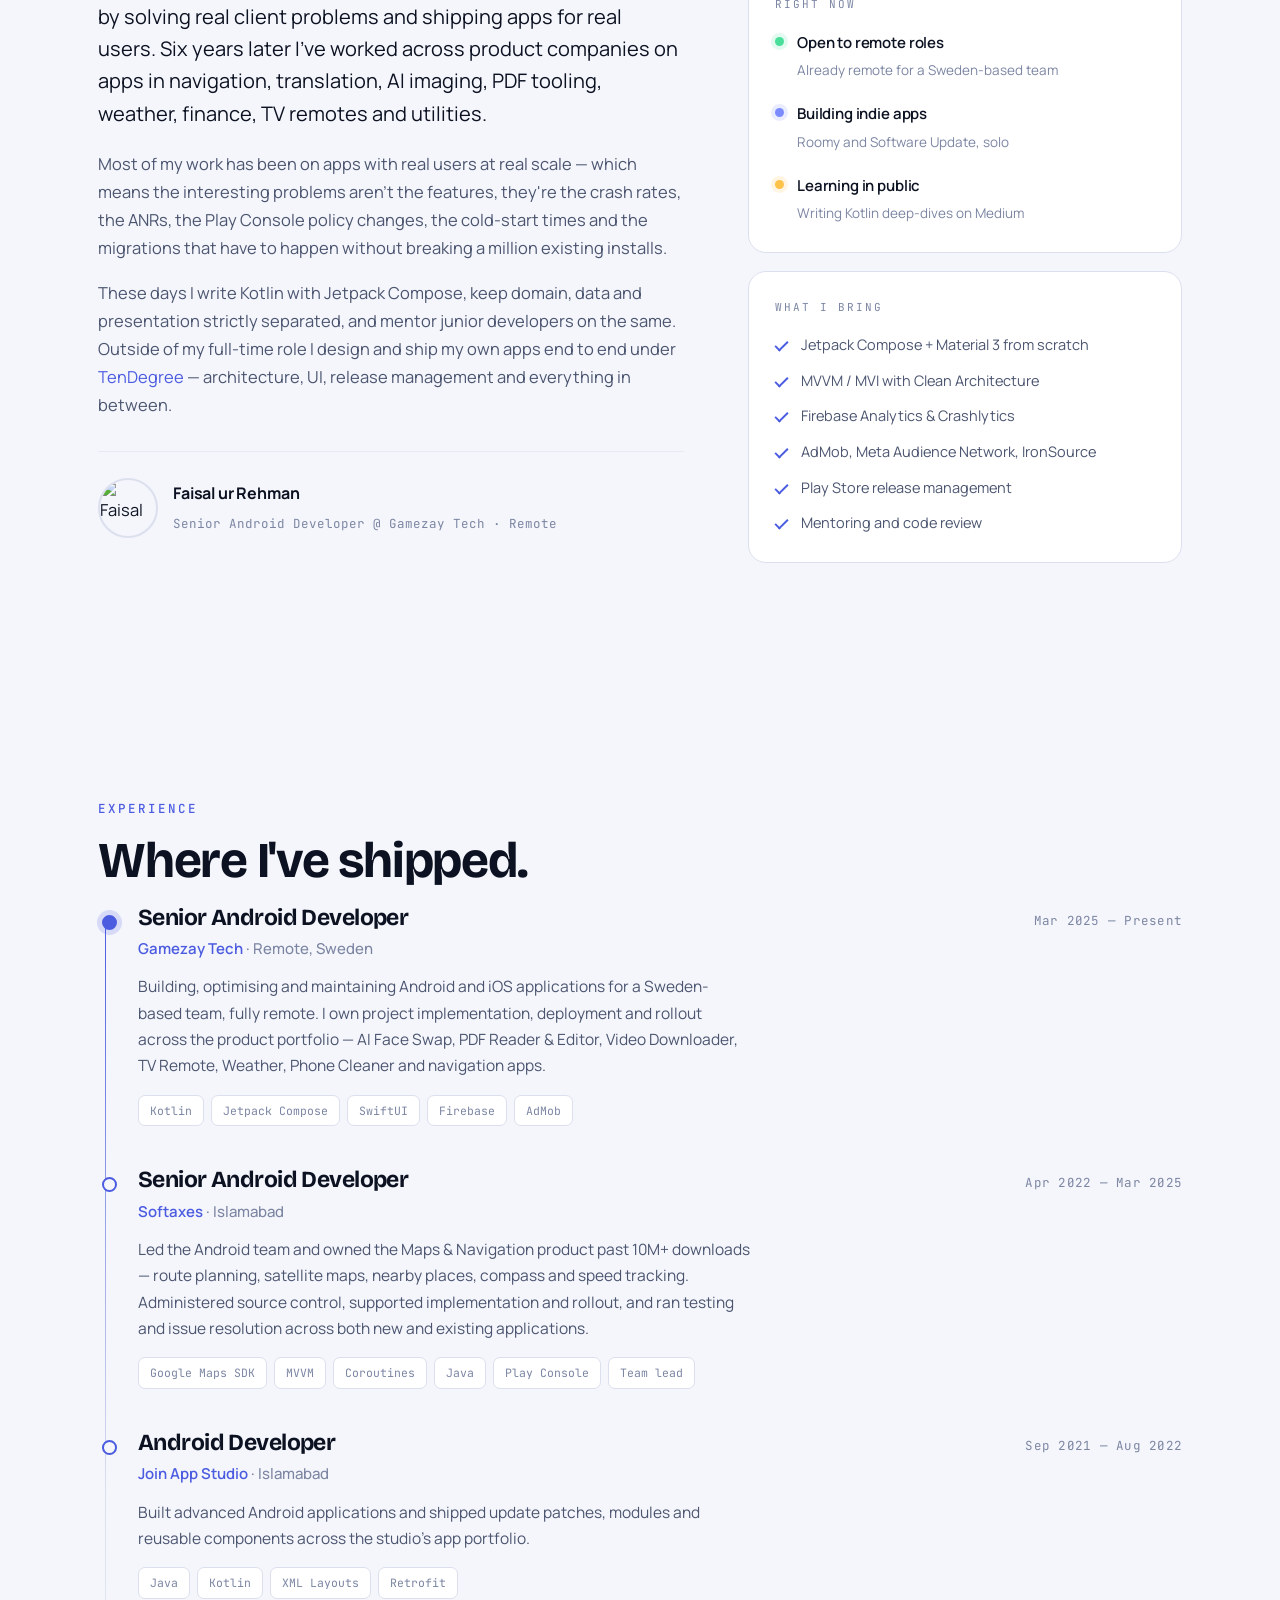
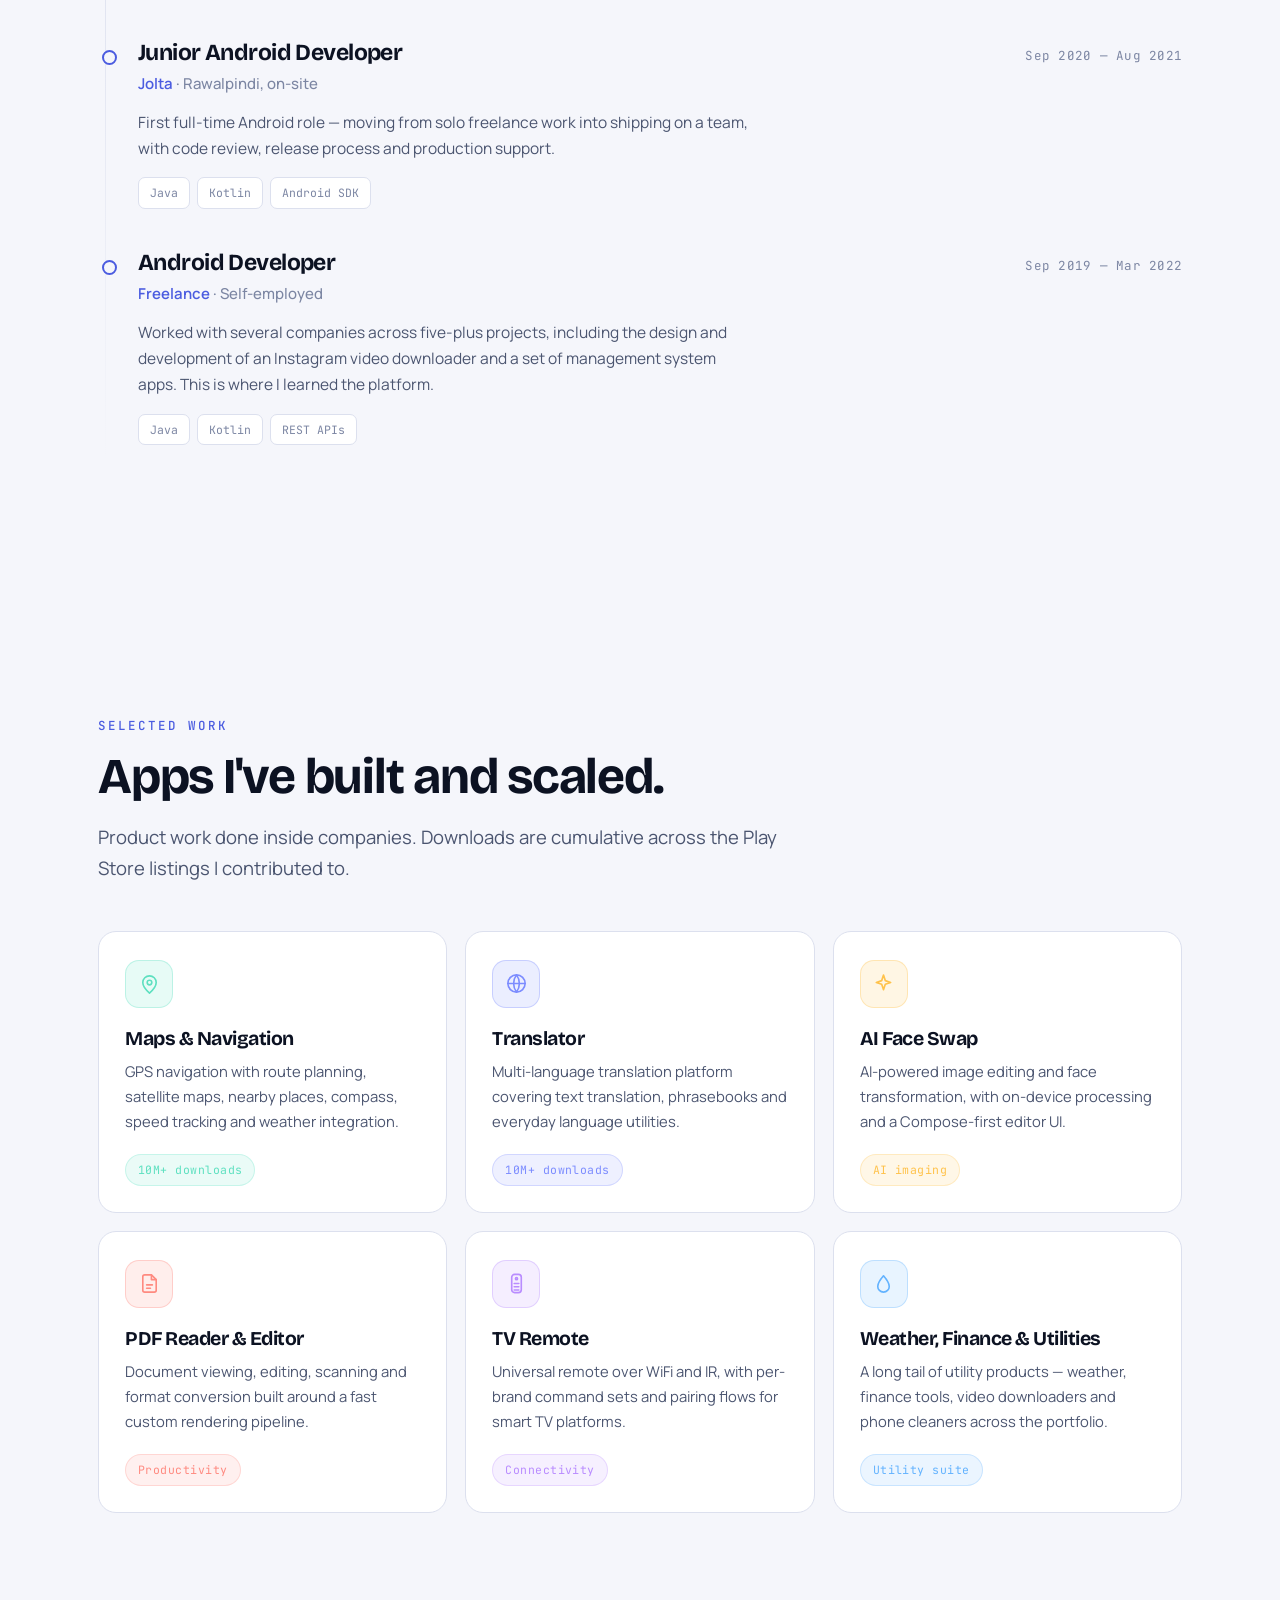
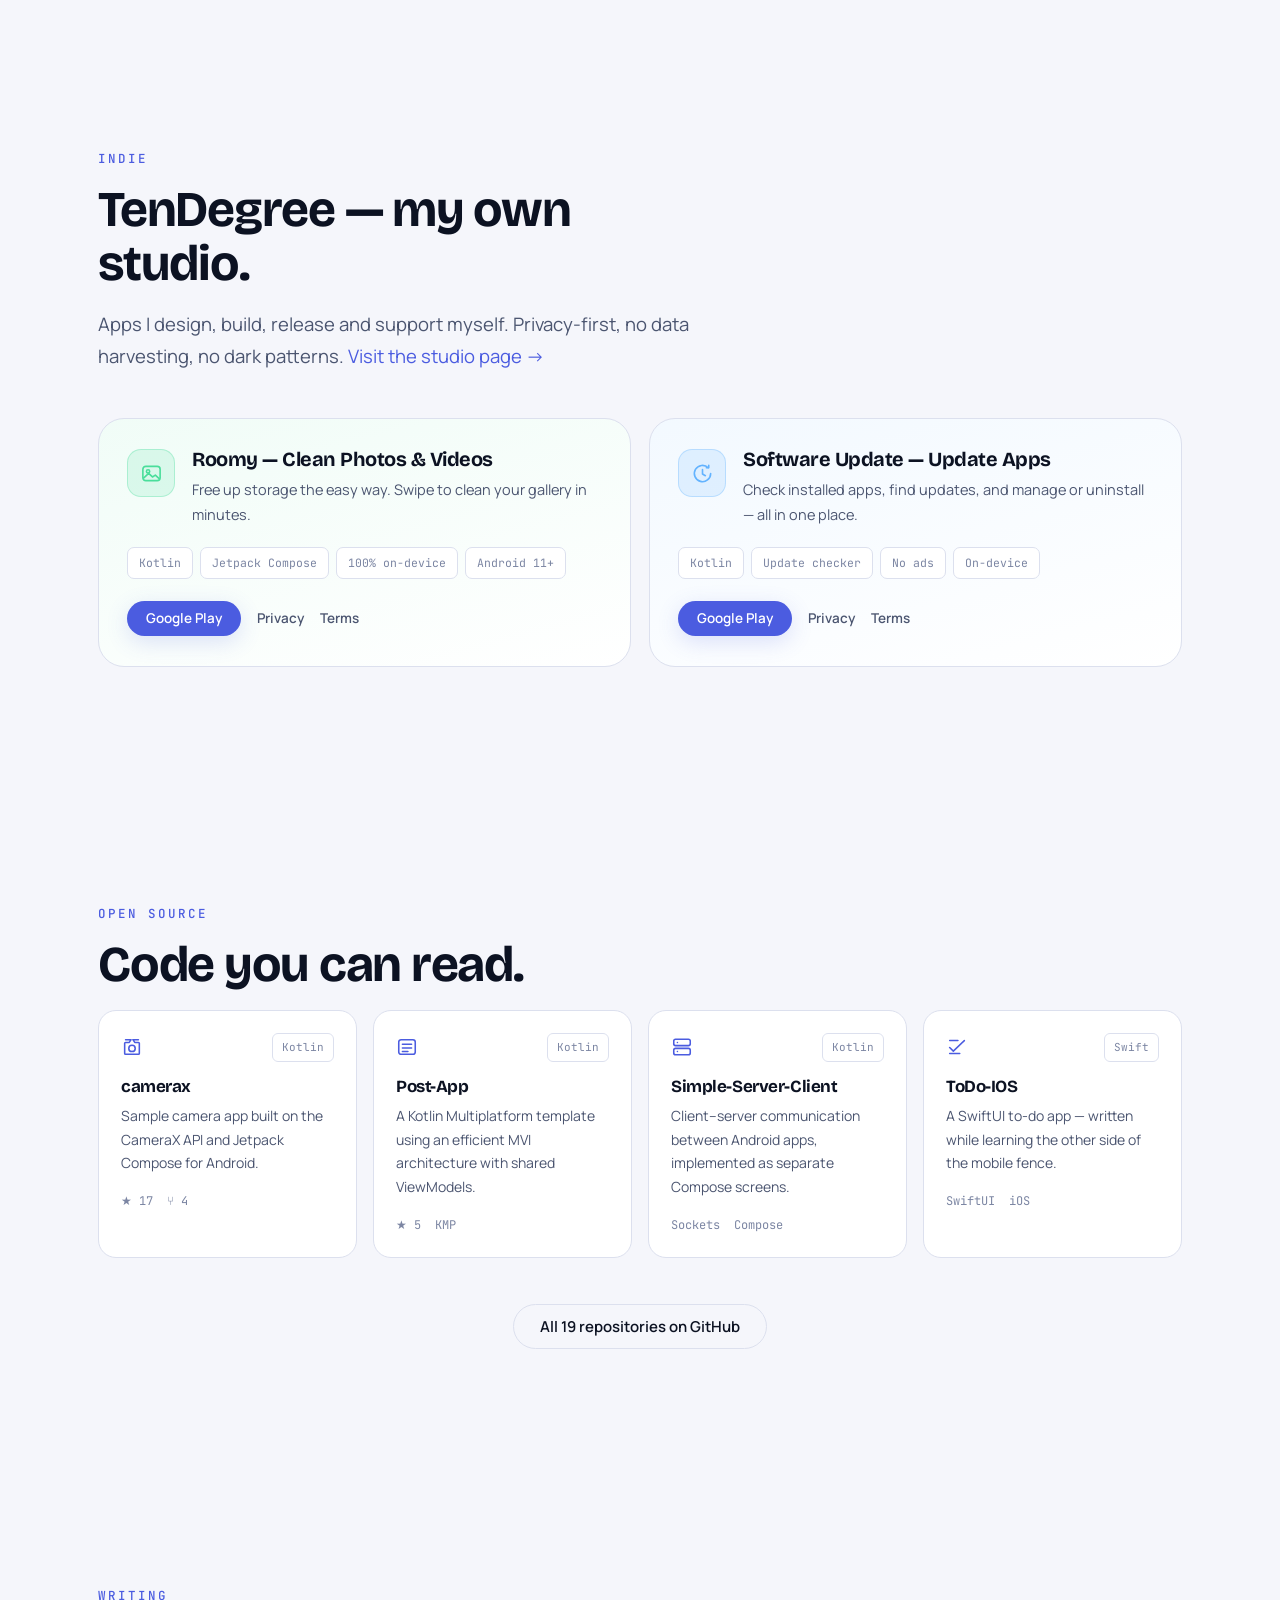
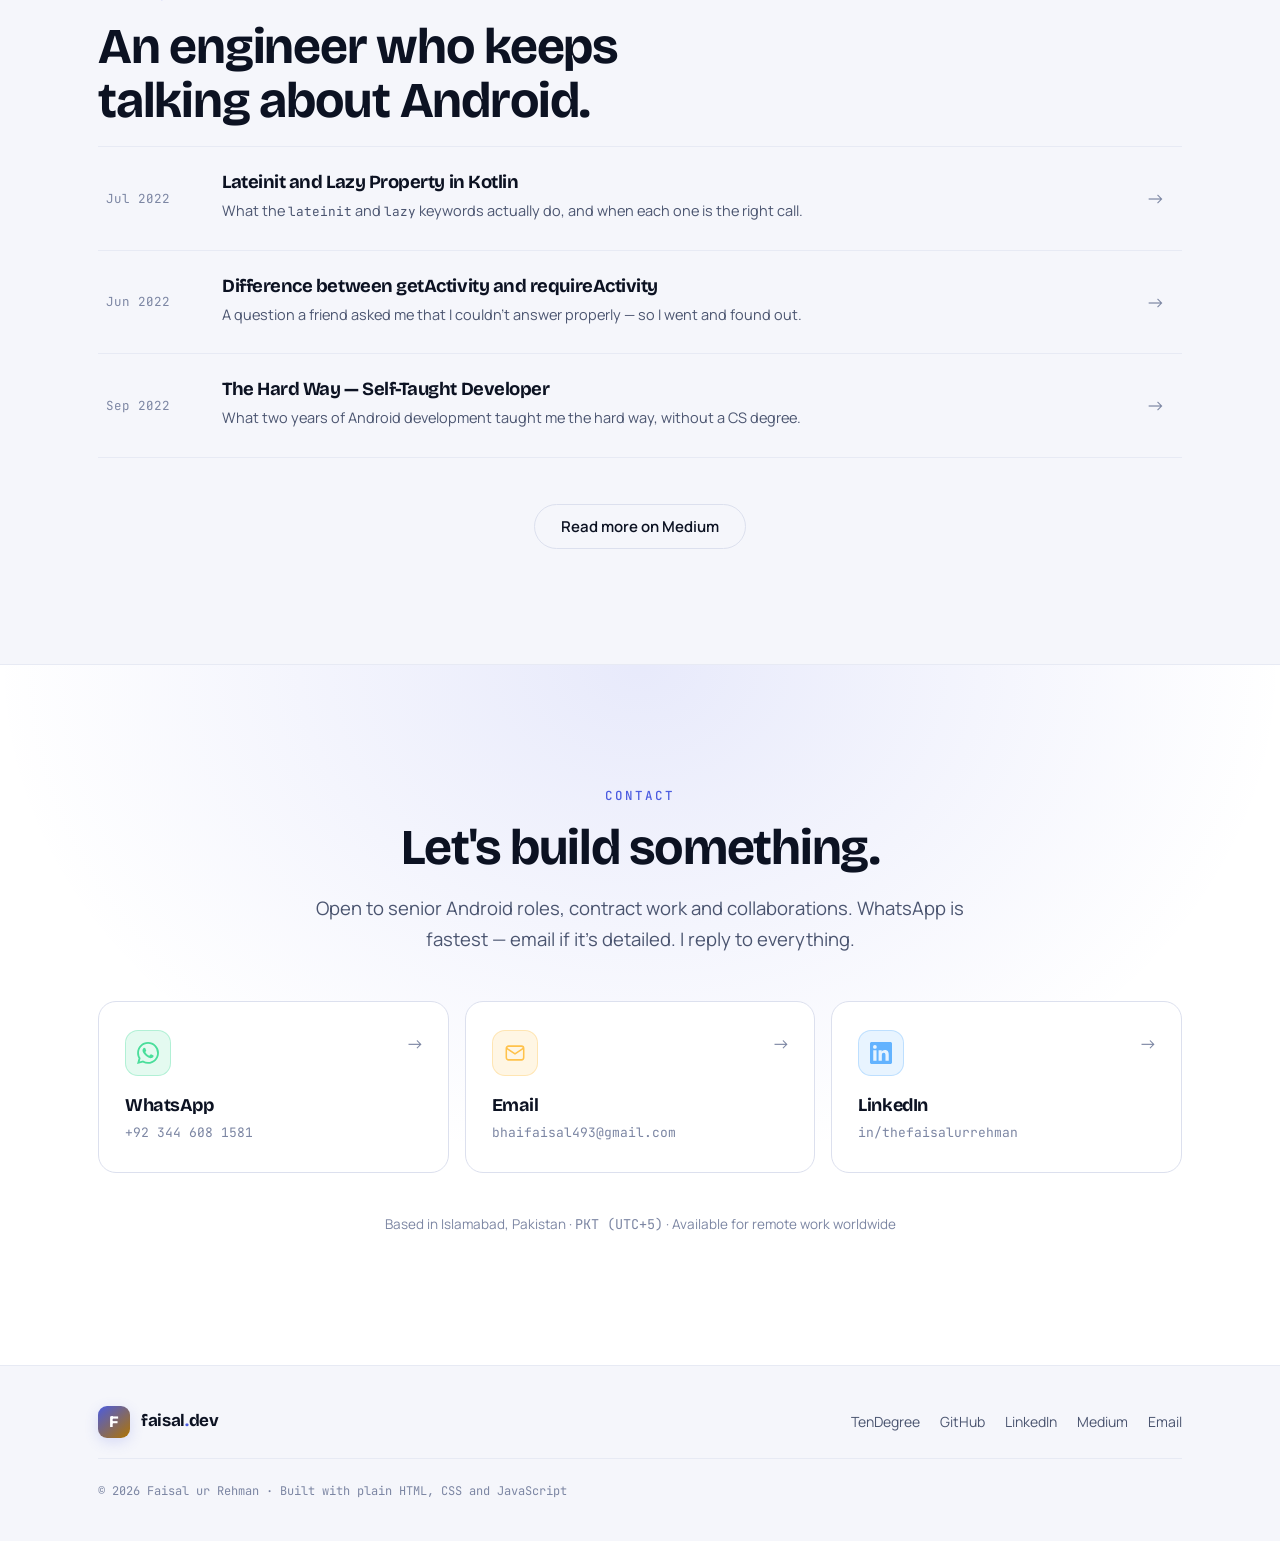
==== commit 14b07cbf: "Update index.html" ====
--- a/index.html
+++ b/index.html
@@ -134,10 +134,10 @@
       </div>
 
       <ul class="hero-links stagger" data-delay="6">
-        <li><a href="https://github.com/thefaisalurrehman" target="_blank" rel="noopener" aria-label="GitHub"><svg viewBox="0 0 24 24" aria-hidden="true"><path d="M12 .297c-6.63 0-12 5.373-12 12 0 5.303 3.438 9.8 8.205 11.385.6.113.82-.258.82-.577 0-.285-.01-1.04-.015-2.04-3.338.724-4.042-1.61-4.042-1.61C4.422 18.07 3.633 17.7 3.633 17.7c-1.087-.744.084-.729.084-.729 1.205.084 1.838 1.236 1.838 1.236 1.07 1.835 2.809 1.305 3.495.998.108-.776.417-1.305.76-1.605-2.665-.3-5.466-1.332-5.466-5.93 0-1.31.465-2.38 1.235-3.22-.135-.303-.54-1.523.105-3.176 0 0 1.005-.322 3.3 1.23.96-.267 1.98-.399 3-.405 1.02.006 2.04.138 3 .405 2.28-1.552 3.285-1.23 3.285-1.23.645 1.653.24 2.873.12 3.176.765.84 1.23 1.91 1.23 3.22 0 4.61-2.805 5.625-5.475 5.92.42.36.81 1.096.81 2.22 0 1.606-.015 2.896-.015 3.286 0 .315.21.69.825.57C20.565 22.092 24 17.592 24 12.297c0-6.627-5.373-12-12-12"/></svg></a></li>
-        <li><a href="https://www.linkedin.com/in/thefaisalurrehman/" target="_blank" rel="noopener" aria-label="LinkedIn"><svg viewBox="0 0 24 24" aria-hidden="true"><path d="M20.447 20.452h-3.554v-5.569c0-1.328-.027-3.037-1.852-3.037-1.853 0-2.136 1.445-2.136 2.939v5.667H9.351V9h3.414v1.561h.046c.477-.9 1.637-1.85 3.37-1.85 3.601 0 4.267 2.37 4.267 5.455v6.286zM5.337 7.433a2.062 2.062 0 0 1-2.063-2.065 2.064 2.064 0 1 1 2.063 2.065zm1.782 13.019H3.555V9h3.564v11.452zM22.225 0H1.771C.792 0 0 .774 0 1.729v20.542C0 23.227.792 24 1.771 24h20.451C23.2 24 24 23.227 24 22.271V1.729C24 .774 23.2 0 22.222 0h.003z"/></svg></a></li>
-        <li><a href="https://medium.com/@faisaldeveloper493" target="_blank" rel="noopener" aria-label="Medium"><svg viewBox="0 0 24 24" aria-hidden="true"><path d="M13.54 12a6.8 6.8 0 0 1-6.77 6.82A6.8 6.8 0 0 1 0 12a6.8 6.8 0 0 1 6.77-6.82A6.8 6.8 0 0 1 13.54 12zM20.96 12c0 3.54-1.51 6.42-3.38 6.42-1.87 0-3.39-2.88-3.39-6.42s1.52-6.42 3.39-6.42 3.38 2.88 3.38 6.42M24 12c0 3.17-.53 5.75-1.19 5.75-.66 0-1.19-2.58-1.19-5.75s.53-5.75 1.19-5.75C23.47 6.25 24 8.83 24 12z"/></svg></a></li>
-        <li><a href="https://twitter.com/faisalcheema493" target="_blank" rel="noopener" aria-label="X"><svg viewBox="0 0 24 24" aria-hidden="true"><path d="M18.244 2.25h3.308l-7.227 8.26 8.502 11.24H16.17l-5.214-6.817L4.99 21.75H1.68l7.73-8.835L1.254 2.25H8.08l4.713 6.231zm-1.161 17.52h1.833L7.084 4.126H5.117z"/></svg></a></li>
+        <li><a href="https://github.com/thefaisalurrehman" target="_blank" rel="noopener" aria-label="GitHub"><svg viewBox="0 0 24 24" class="ico-brand" aria-hidden="true"><path d="M12 .297c-6.63 0-12 5.373-12 12 0 5.303 3.438 9.8 8.205 11.385.6.113.82-.258.82-.577 0-.285-.01-1.04-.015-2.04-3.338.724-4.042-1.61-4.042-1.61C4.422 18.07 3.633 17.7 3.633 17.7c-1.087-.744.084-.729.084-.729 1.205.084 1.838 1.236 1.838 1.236 1.07 1.835 2.809 1.305 3.495.998.108-.776.417-1.305.76-1.605-2.665-.3-5.466-1.332-5.466-5.93 0-1.31.465-2.38 1.235-3.22-.135-.303-.54-1.523.105-3.176 0 0 1.005-.322 3.3 1.23.96-.267 1.98-.399 3-.405 1.02.006 2.04.138 3 .405 2.28-1.552 3.285-1.23 3.285-1.23.645 1.653.24 2.873.12 3.176.765.84 1.23 1.91 1.23 3.22 0 4.61-2.805 5.625-5.475 5.92.42.36.81 1.096.81 2.22 0 1.606-.015 2.896-.015 3.286 0 .315.21.69.825.57C20.565 22.092 24 17.592 24 12.297c0-6.627-5.373-12-12-12"/></svg></a></li>
+        <li><a href="https://www.linkedin.com/in/thefaisalurrehman/" target="_blank" rel="noopener" aria-label="LinkedIn"><svg viewBox="0 0 24 24" class="ico-brand" aria-hidden="true"><path d="M20.447 20.452h-3.554v-5.569c0-1.328-.027-3.037-1.852-3.037-1.853 0-2.136 1.445-2.136 2.939v5.667H9.351V9h3.414v1.561h.046c.477-.9 1.637-1.85 3.37-1.85 3.601 0 4.267 2.37 4.267 5.455v6.286zM5.337 7.433a2.062 2.062 0 0 1-2.063-2.065 2.064 2.064 0 1 1 2.063 2.065zm1.782 13.019H3.555V9h3.564v11.452zM22.225 0H1.771C.792 0 0 .774 0 1.729v20.542C0 23.227.792 24 1.771 24h20.451C23.2 24 24 23.227 24 22.271V1.729C24 .774 23.2 0 22.222 0h.003z"/></svg></a></li>
+        <li><a href="https://medium.com/@faisaldeveloper493" target="_blank" rel="noopener" aria-label="Medium"><svg viewBox="0 0 24 24" class="ico-brand" aria-hidden="true"><path d="M13.54 12a6.8 6.8 0 0 1-6.77 6.82A6.8 6.8 0 0 1 0 12a6.8 6.8 0 0 1 6.77-6.82A6.8 6.8 0 0 1 13.54 12zM20.96 12c0 3.54-1.51 6.42-3.38 6.42-1.87 0-3.39-2.88-3.39-6.42s1.52-6.42 3.39-6.42 3.38 2.88 3.38 6.42M24 12c0 3.17-.53 5.75-1.19 5.75-.66 0-1.19-2.58-1.19-5.75s.53-5.75 1.19-5.75C23.47 6.25 24 8.83 24 12z"/></svg></a></li>
+        <li><a href="https://twitter.com/faisalcheema493" target="_blank" rel="noopener" aria-label="X"><svg viewBox="0 0 24 24" class="ico-brand" aria-hidden="true"><path d="M18.244 2.25h3.308l-7.227 8.26 8.502 11.24H16.17l-5.214-6.817L4.99 21.75H1.68l7.73-8.835L1.254 2.25H8.08l4.713 6.231zm-1.161 17.52h1.833L7.084 4.126H5.117z"/></svg></a></li>
         <li><a href="mailto:bhaifaisal493@gmail.com" aria-label="Email"><svg viewBox="0 0 24 24" class="ico-stroke" aria-hidden="true"><rect x="2.5" y="4.5" width="19" height="15" rx="2.5"/><path d="m3 7 9 6 9-6"/></svg></a></li>
       </ul>
     </div>
@@ -255,7 +255,7 @@
     <div class="about-grid">
       <div class="about-copy reveal">
         <p class="lead">
-          I started building Android apps as a freelancer in 2019, learning by solving real client problems and shipping apps for real users. Six years later I've worked across
+           I started building Android apps as a freelancer in 2019, learning by solving real client problems and shipping apps for real users. Six years later I've worked across
           product companies on apps in navigation, translation, AI imaging, PDF tooling, weather,
           finance, TV remotes and utilities.
         </p>
--- a/assets/css/styles.css
+++ b/assets/css/styles.css
@@ -114,7 +114,8 @@
 img { max-width: 100%; display: block; }
 code { font-family: var(--font-mono); font-size: .88em; }
 
-svg { width: 100%; height: 100%; display: block; }
+/* fill defaults to currentColor so an icon can never fall back to black */
+svg { width: 100%; height: 100%; display: block; fill: currentColor; }
 .ico-stroke { fill: none; stroke: currentColor; stroke-width: 1.7; stroke-linecap: round; stroke-linejoin: round; }
 .ico-brand  { fill: currentColor; stroke: none; }
 
@@ -523,13 +524,15 @@
   display: grid; place-items: center;
   border-radius: 11px;
   border: 1px solid var(--line);
-  color: var(--text-3);
-  transition: color .22s var(--ease), border-color .22s var(--ease), transform .22s var(--ease);
+  color: var(--text-2);
+  transition: color .22s var(--ease), border-color .22s var(--ease),
+              transform .22s var(--ease), background-color .22s var(--ease);
 }
 .hero-links svg { width: 17px; height: 17px; }
 .hero-links a:hover {
   color: var(--text);
   border-color: var(--primary);
+  background: color-mix(in srgb, var(--primary) 10%, transparent);
   transform: translateY(-3px);
 }
 
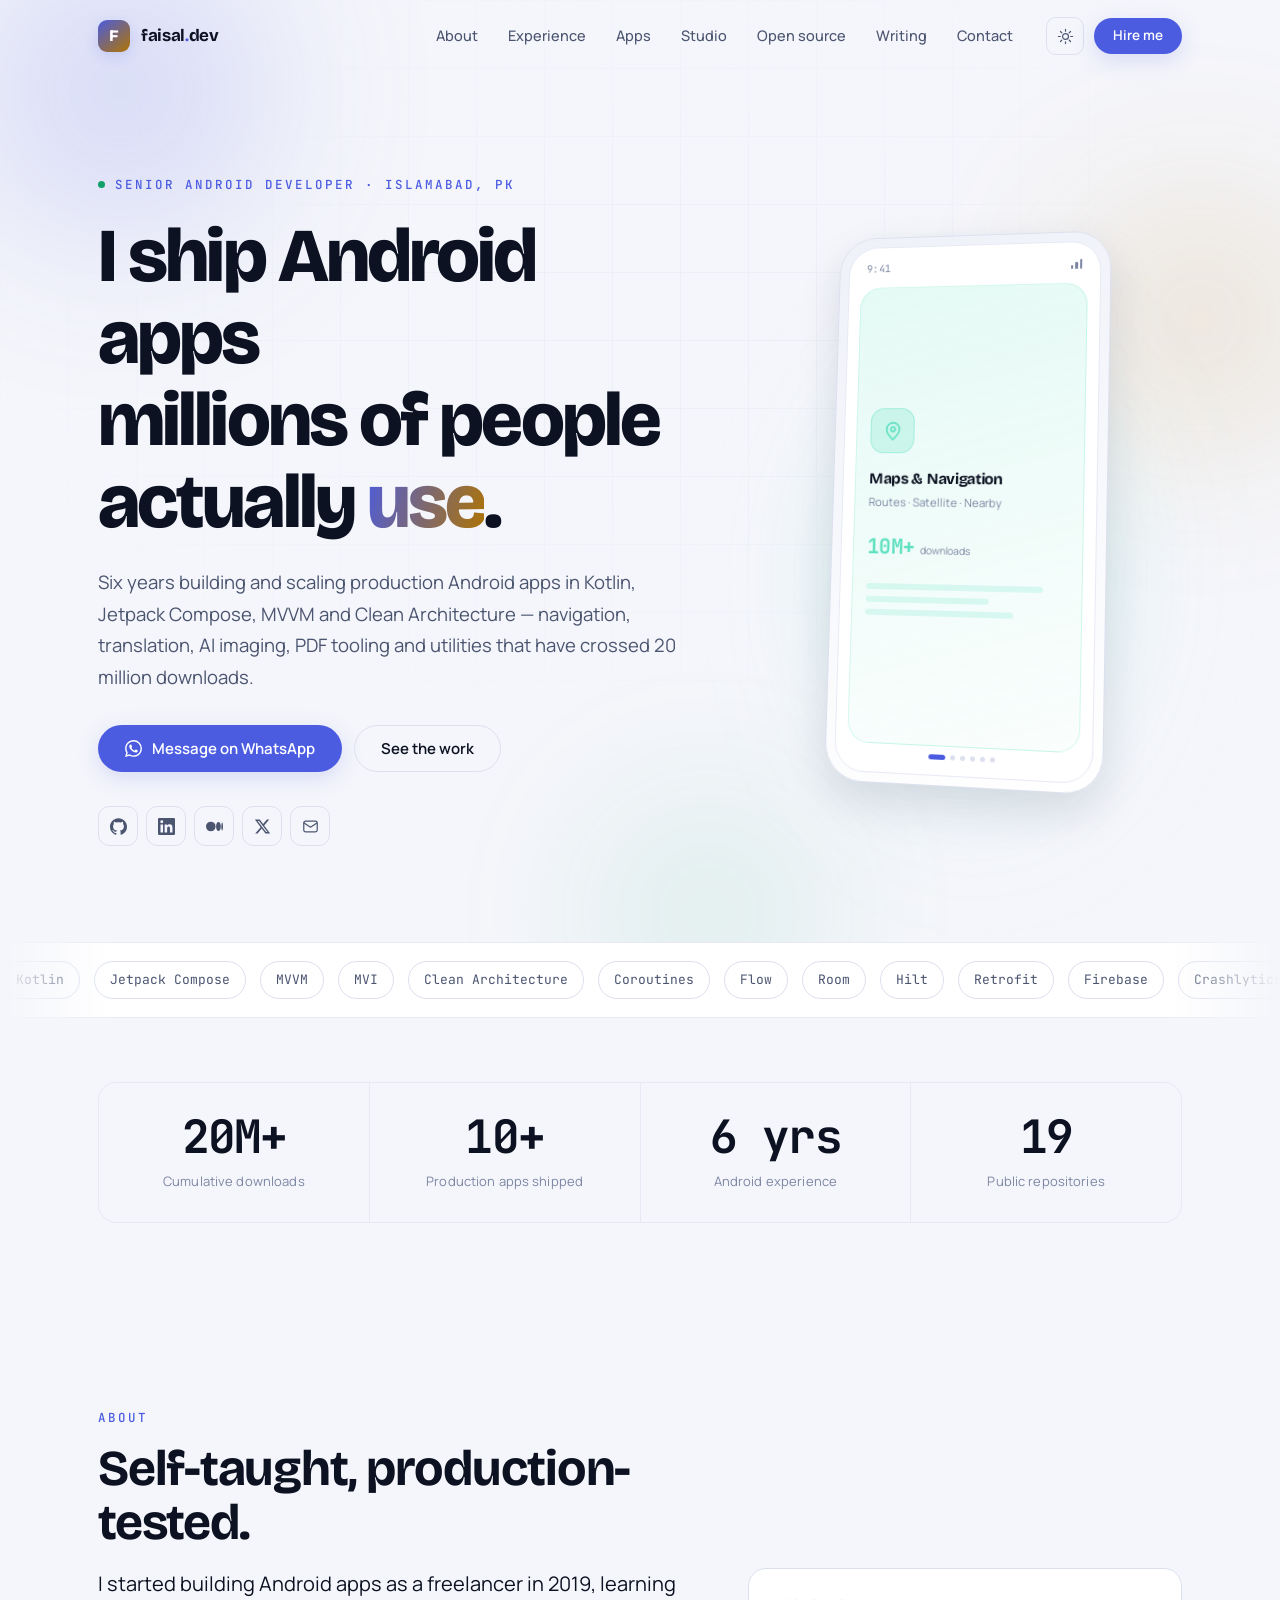
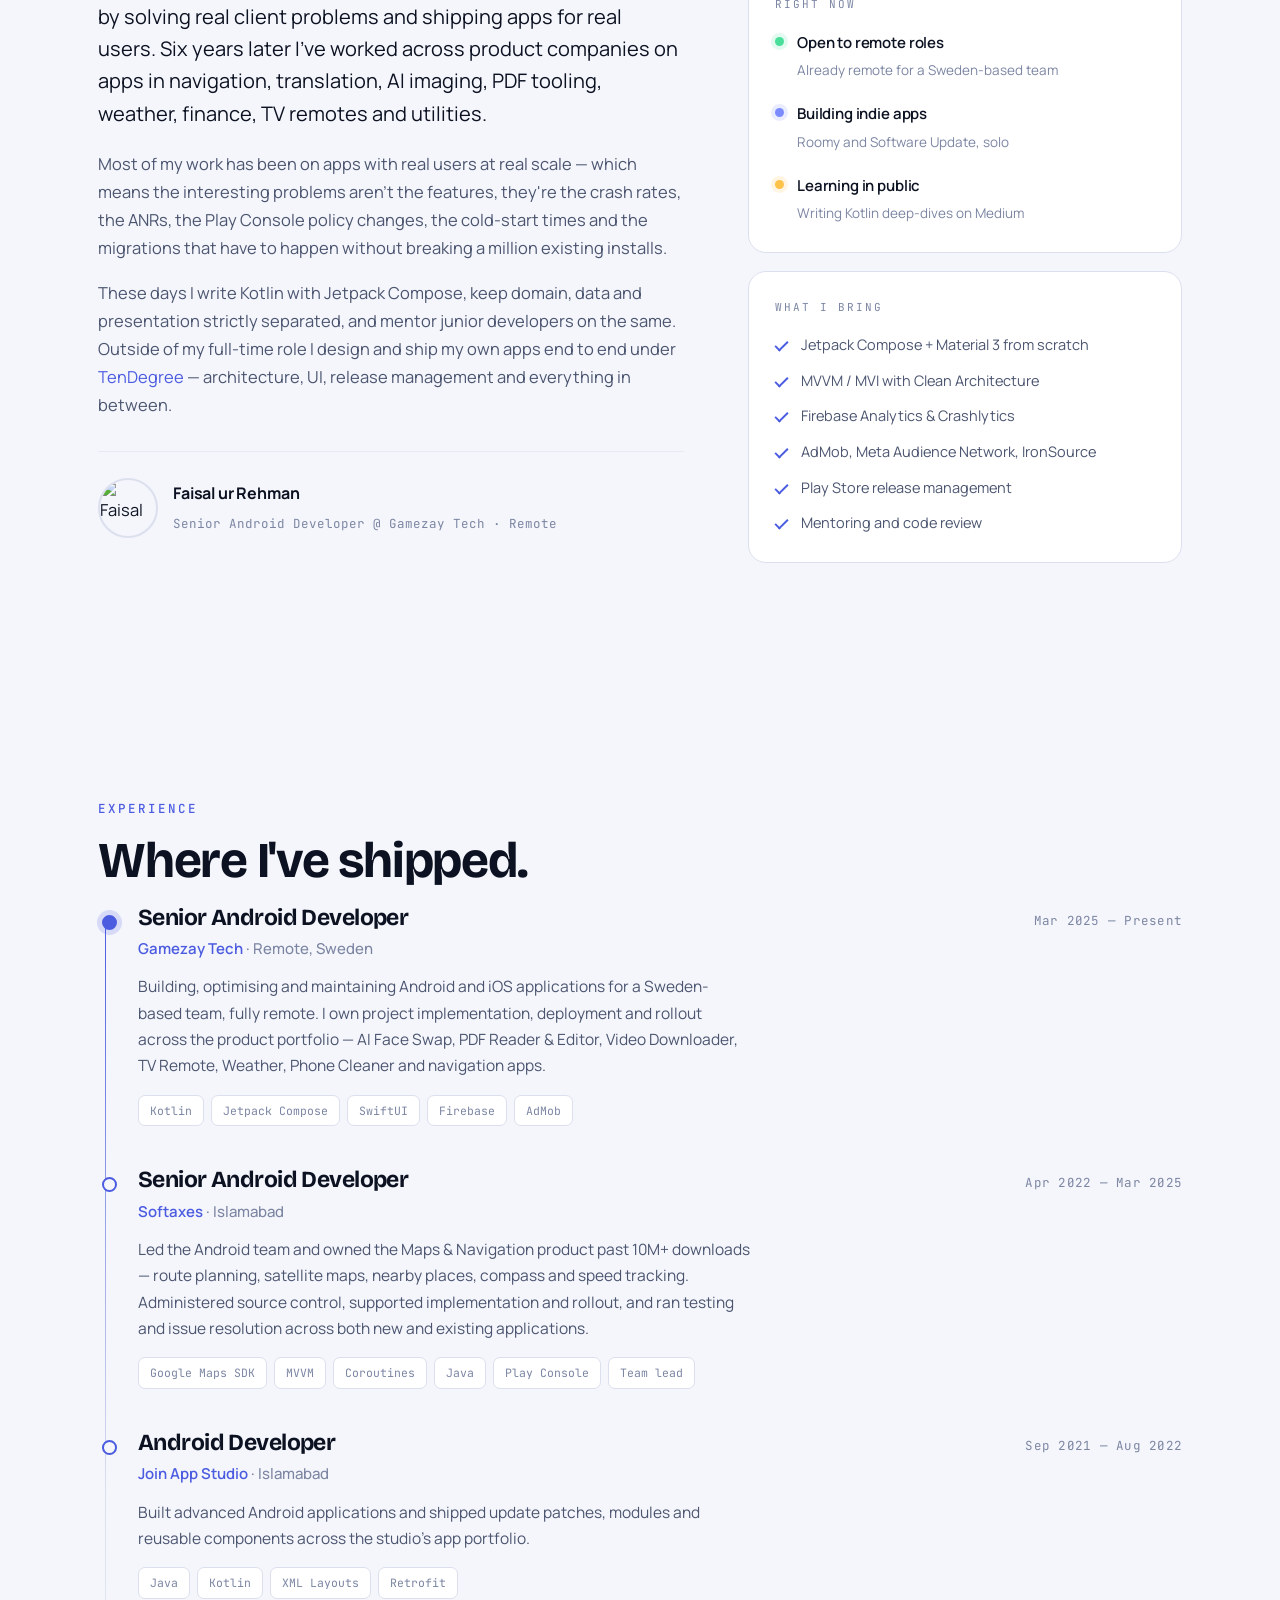
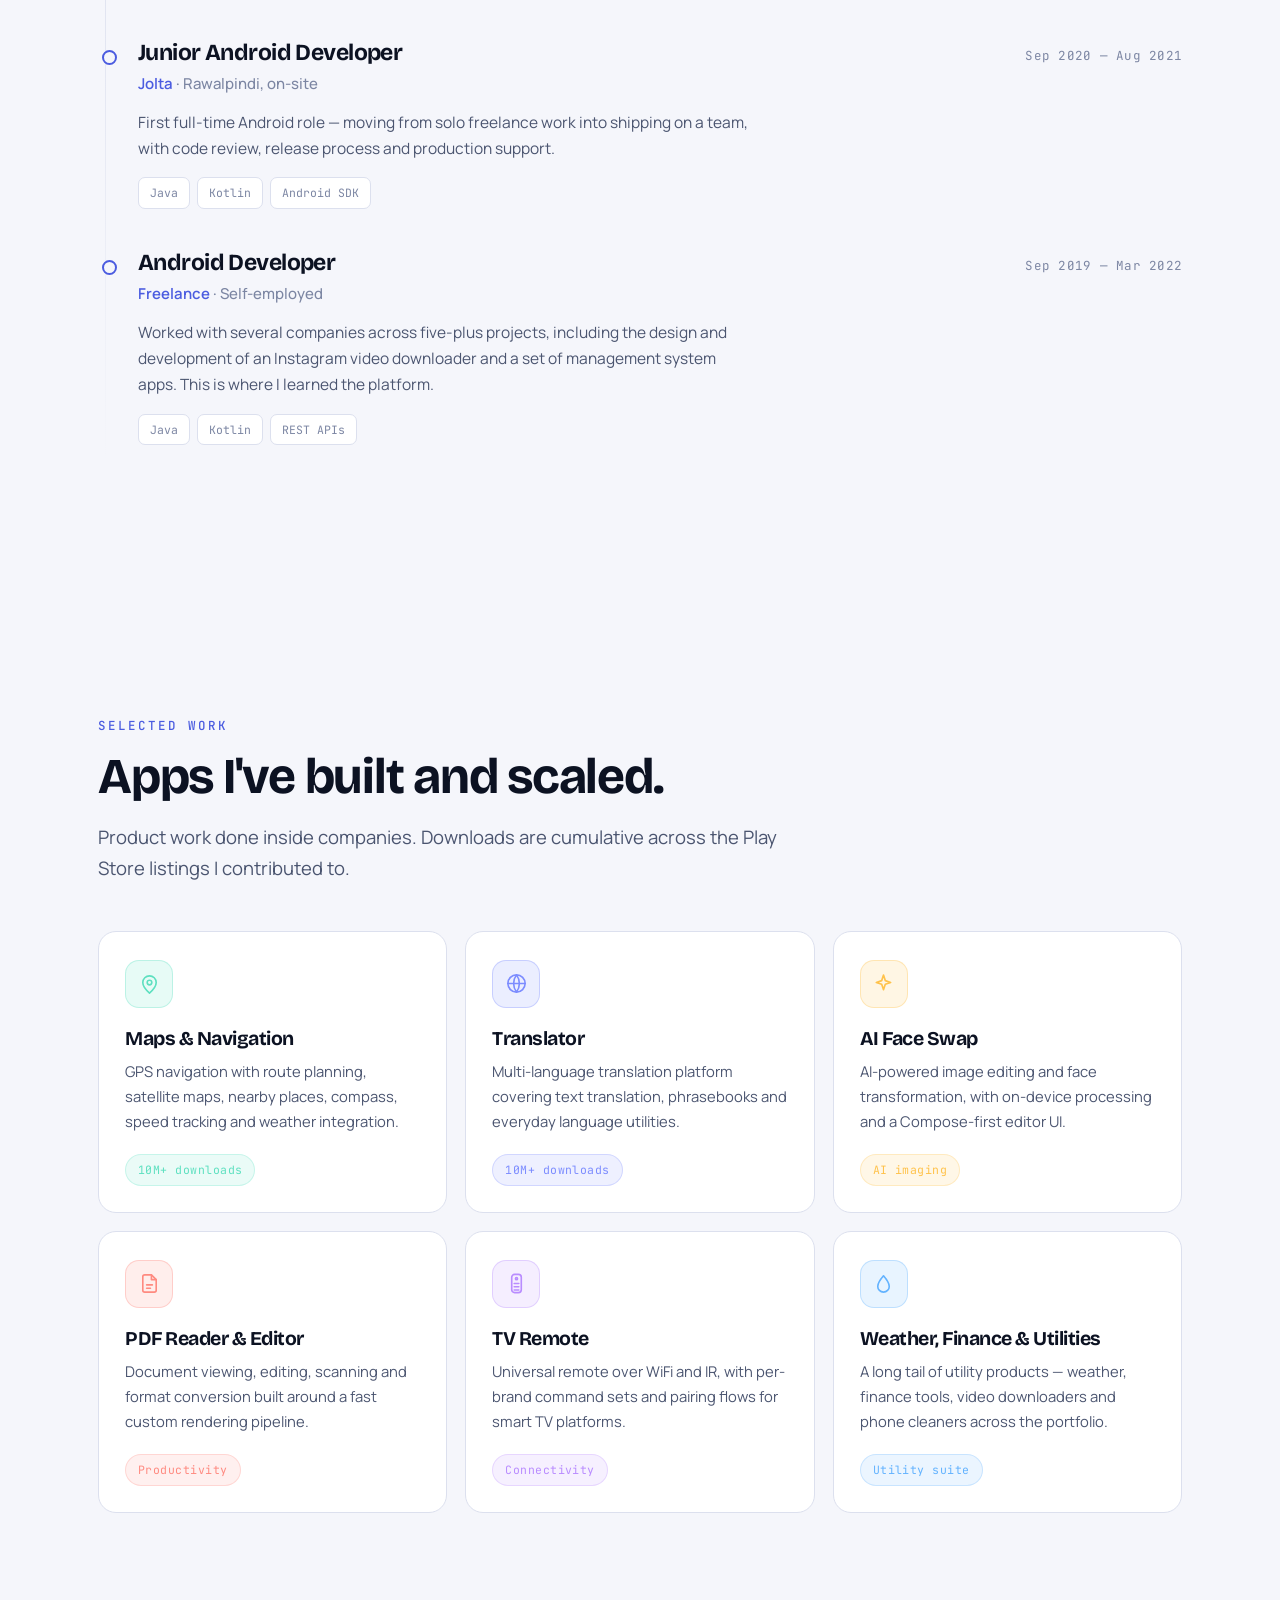
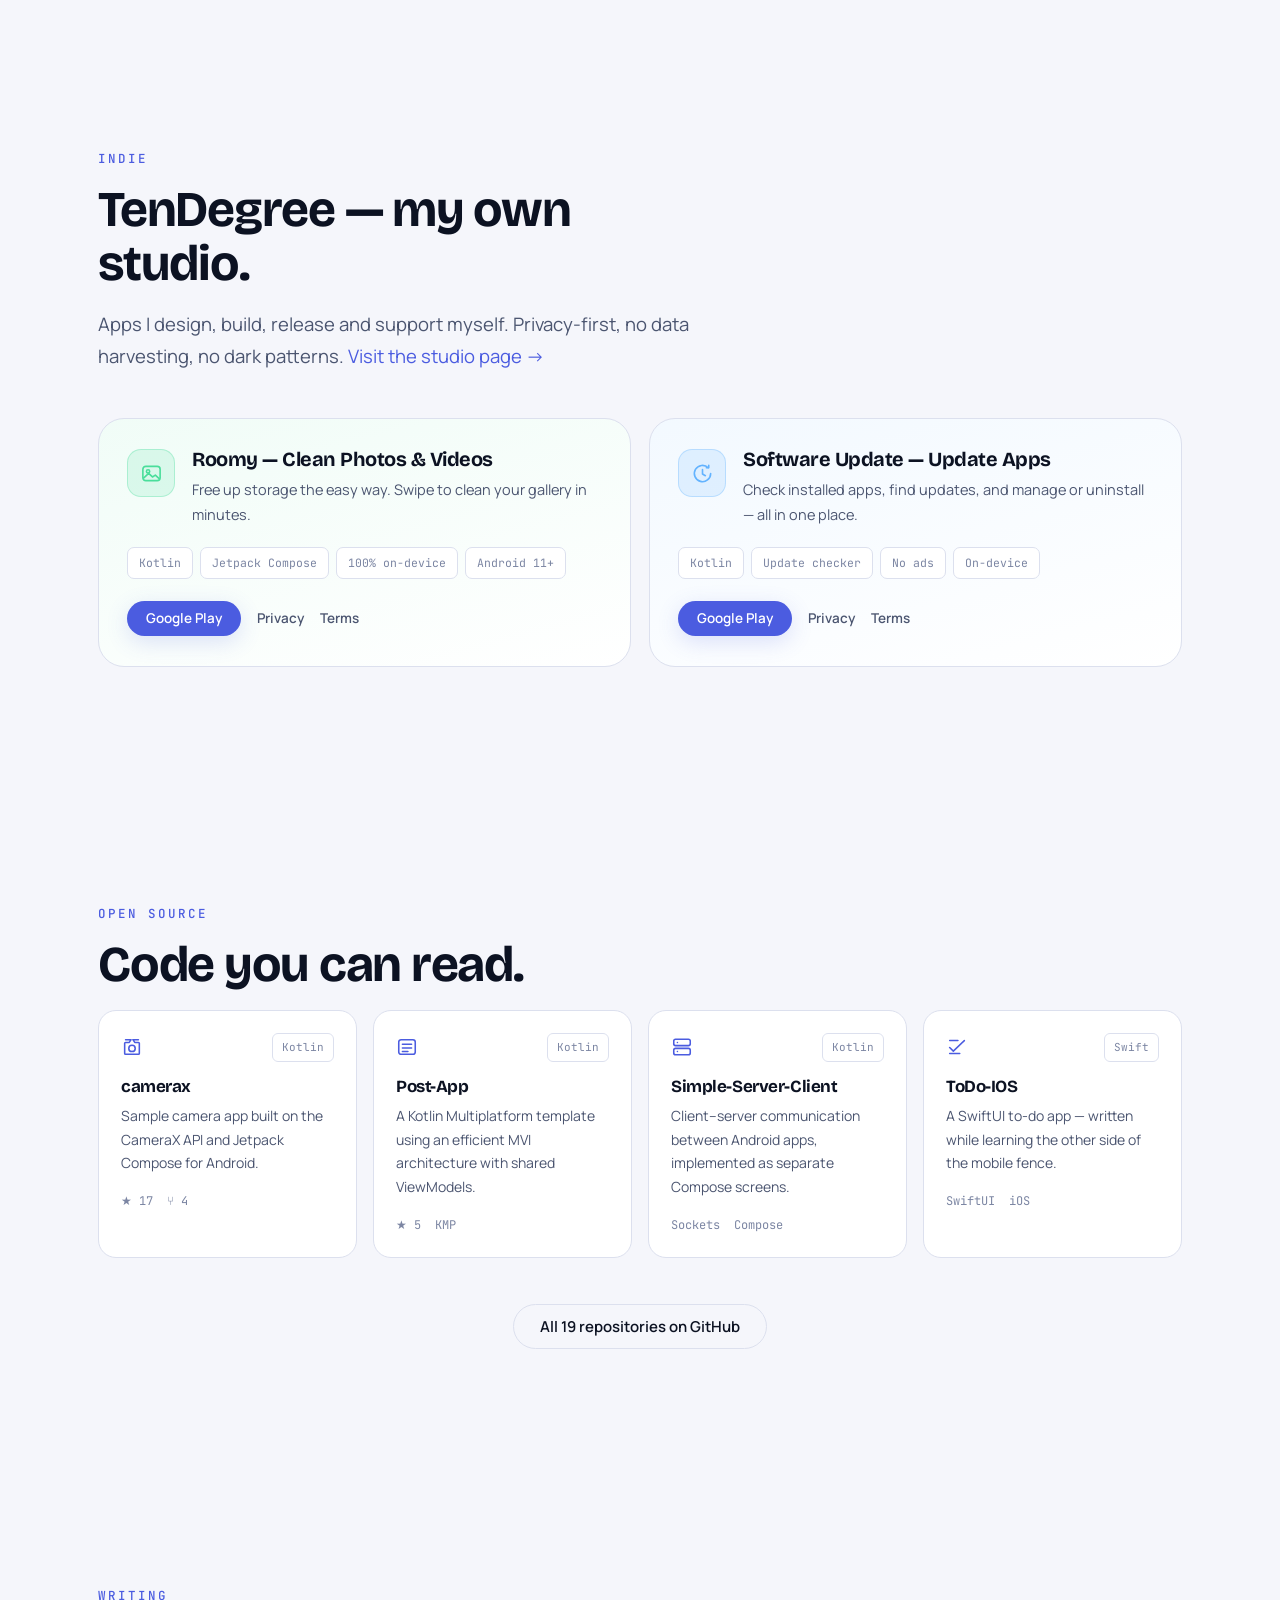
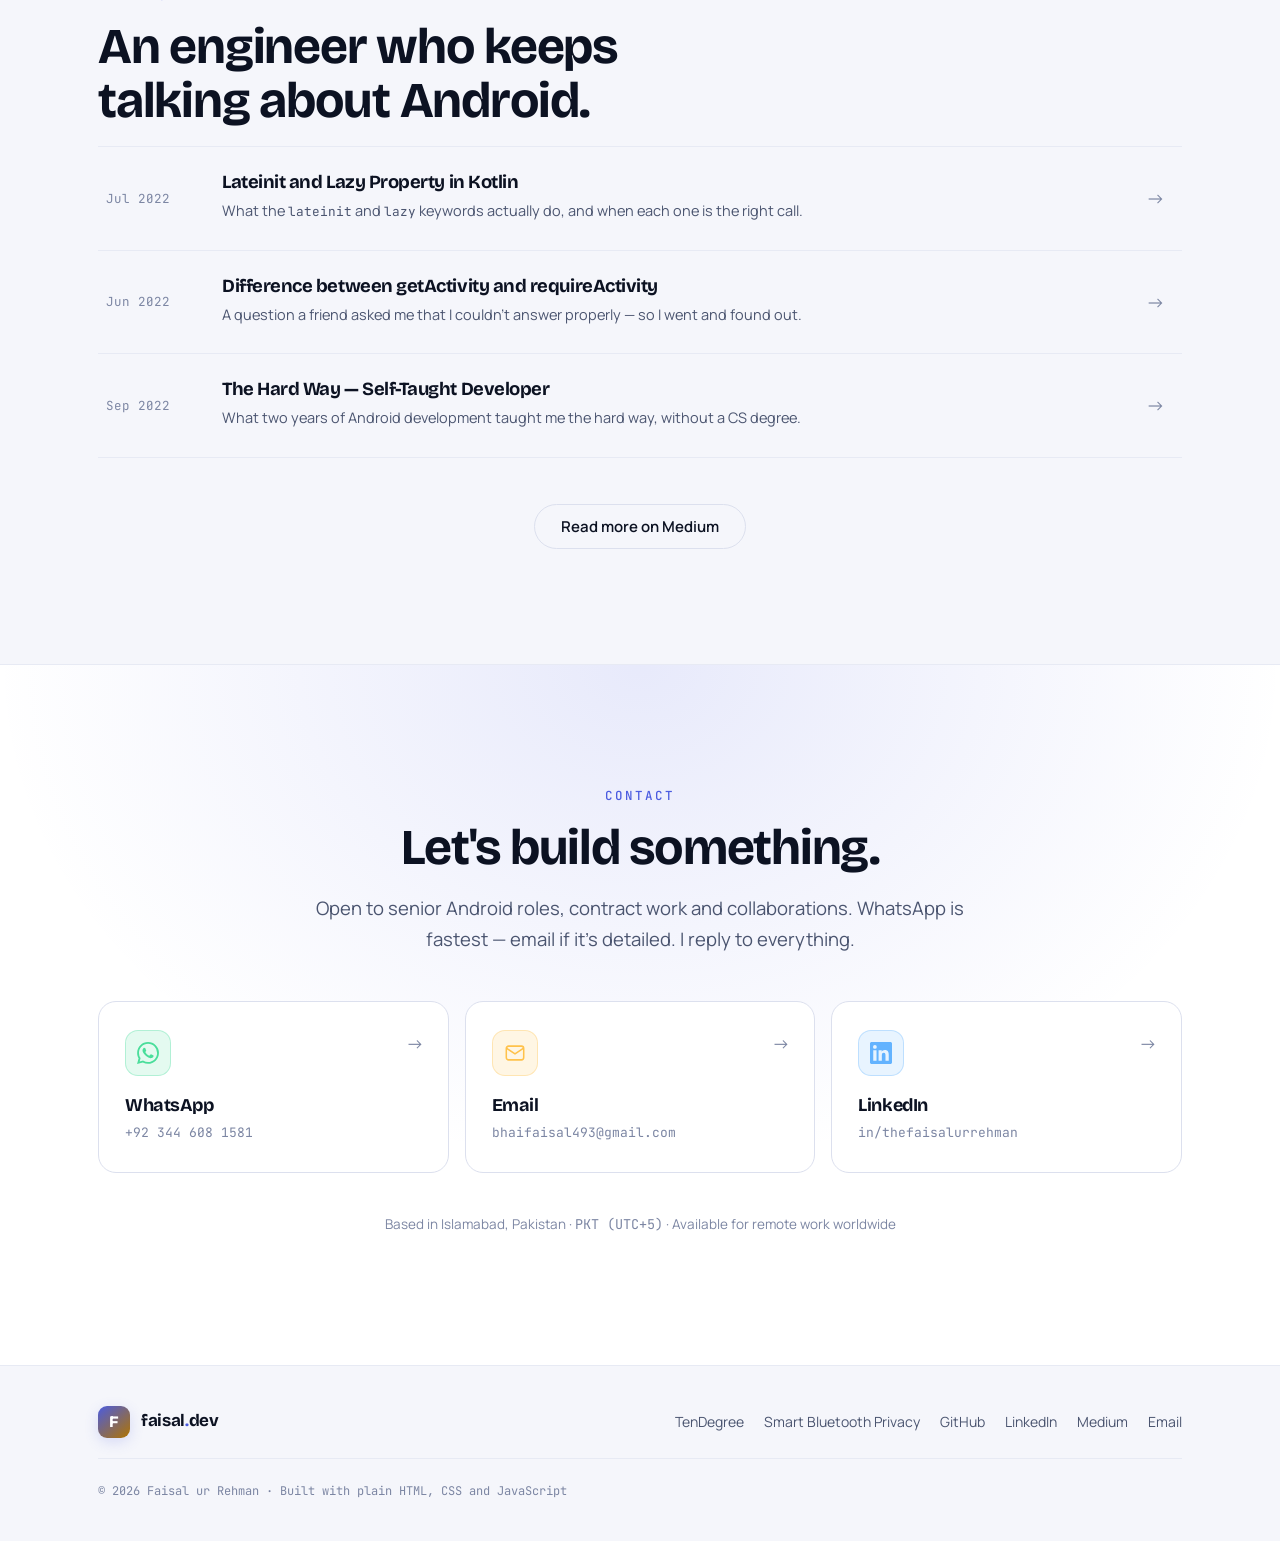
==== commit 2b6a242f: "Add Smart Bluetooth privacy policy and refresh public README" ====
--- a/index.html
+++ b/index.html
@@ -660,6 +660,7 @@
 
     <nav class="footer-links" aria-label="Footer">
       <a href="tendegree.html">TenDegree</a>
+      <a href="smart-bluetooth-privacy-policy.html">Smart Bluetooth Privacy</a>
       <a href="https://github.com/thefaisalurrehman" target="_blank" rel="noopener">GitHub</a>
       <a href="https://www.linkedin.com/in/thefaisalurrehman/" target="_blank" rel="noopener">LinkedIn</a>
       <a href="https://medium.com/@faisaldeveloper493" target="_blank" rel="noopener">Medium</a>
